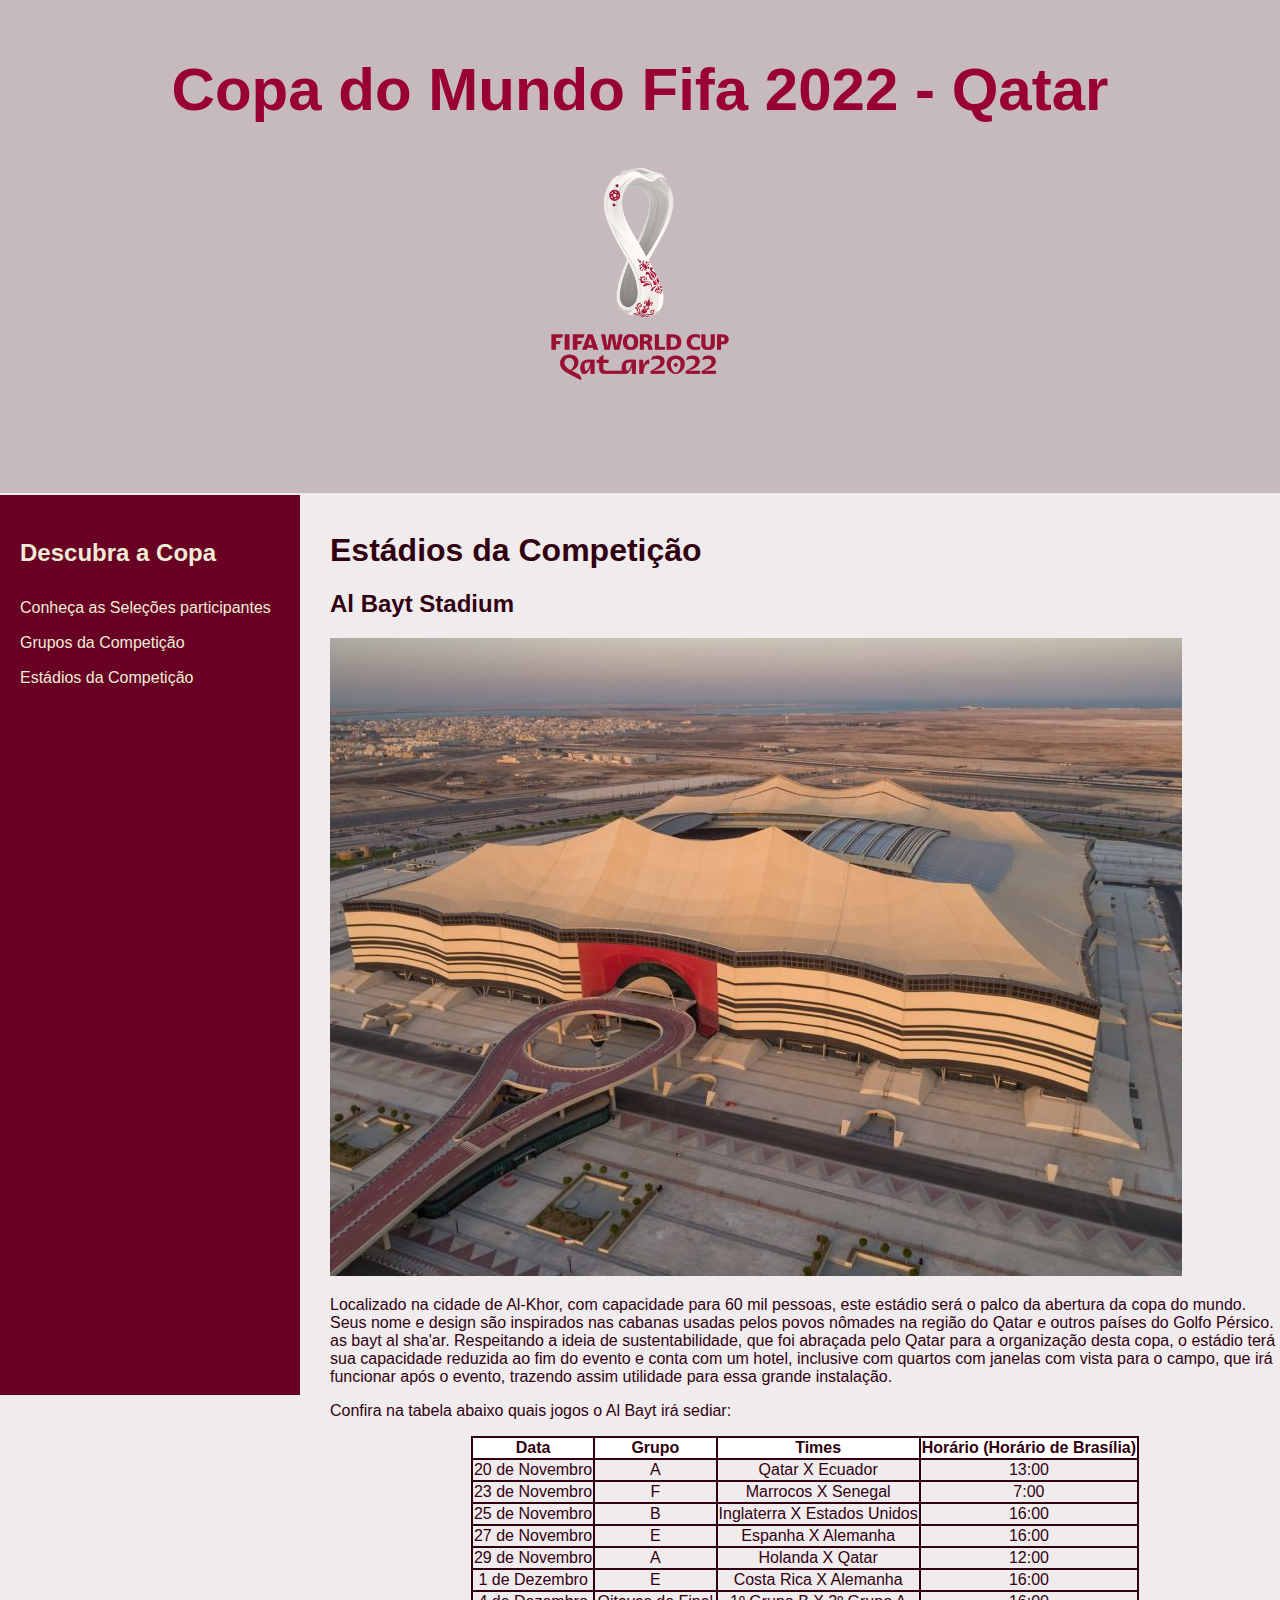
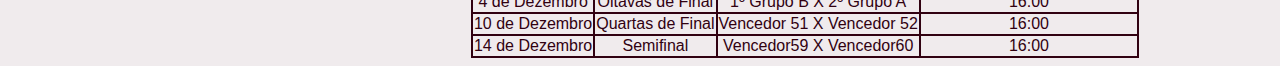
==== estadios.html @ d71aa8a8 "Add files via upload" ====
<!DOCTYPE html>
<html lang="pt-BR">
<head>
    <meta charset="UTF-8">
    <meta http-equiv="X-UA-Compatible" content="IE=edge">
    <meta name="viewport" content="width=device-width, initial-scale=1.0">
    <a href="index.html"><title>
      Copa do Mundo 2022 | Qatar
    </a></title>
    <link href="img/copaicon.ico" rel="icon">
    <link rel="stylesheet" href="css/copa.css">
    <style> 
#jogos1, th, td {
  border: 2px solid rgb(49, 1, 17);
  border-collapse: collapse;
  text-align: center;
}

#info {
    margin-top: 524px;
    margin-left: 330px;
}

.tabela1 {
  text-align: center;
}

#primeira {
    background-color: rgb(255, 255, 255);
}
    </style>
</head>
<body>
    <header><div class="myDiv">
        <h1 id="myDiv">Copa do Mundo Fifa 2022 - Qatar
          <br>
          <img src="img/logo-copa-cabec-2.png" alt="Copa do Mundo Fifa 2022 - Qatar" height="300px" width="300px">
        </h1>
      </div>

    </header>

    <section></section>
      <nav>
        <ul>
          <head>
            <style>
             
             a{ color: rgb(240, 235, 214); }
             
            
            </style>
            </head>
            <body>
            
            <h2>Descubra a Copa</h2>
          
          <li><a href="#">Conheça as Seleções participantes</a></li>
          <li><a href="#">Grupos da Competição</a></li>
          <li><a href="estadios.html">Estádios da Competição</a></li>
          
        </ul>
      </nav>


    <div id="info"> <h1>Estádios da Competição</h1>
    <h2>Al Bayt Stadium</h2>
    <img src="img/estadio_al_bayt.jpg" alt="Estádio Al Bayt">
    <p>Localizado na cidade de Al-Khor, com capacidade para 60 mil pessoas, este estádio será o palco da abertura da copa do mundo. 
      Seus nome e design são inspirados nas cabanas usadas pelos povos nômades na região do Qatar e outros países do Golfo Pérsico. as bayt al sha'ar.
      Respeitando a ideia de sustentabilidade, que foi abraçada pelo Qatar para a organização desta copa, o estádio terá sua capacidade reduzida ao fim do 
      evento e conta com um hotel, inclusive com quartos com janelas com vista para o campo, que irá funcionar após o evento, trazendo assim utilidade 
      para essa grande instalação.
    </p>
    <p>Confira na tabela abaixo quais jogos o Al Bayt irá sediar:</p>
    <div id="tabela1" align="center">

    <table id="jogos1">
        <tr id="primeira">
            <th>Data</th>
            <th>Grupo</th>
            <th>Times</th>
            <th>Horário (Horário de Brasília)</th>
        </tr>
        <tr>
            <td>20 de Novembro</td>
            <td>A</td>
            <td>Qatar X Ecuador</td>
            <td>13:00</td>
        </tr>
        <tr>
            <td>23 de Novembro</td>
            <td>F</td>
            <td>Marrocos X Senegal</td>
            <td>7:00</td>
        </tr>
      <tr>
        <td>25 de Novembro</td>
        <td>B</td>
        <td>Inglaterra X Estados Unidos</td>
        <td>16:00</td>
      </tr>
      <tr>
          <td>27 de Novembro</td>
          <td>E</td>
          <td>Espanha X Alemanha</td>
          <td>16:00</td>
      </tr>
      <tr>
          <td>29 de Novembro</td>
          <td>A</td>
          <td>Holanda X Qatar</td>
          <td>12:00</td>
      </tr>
      <tr>
          <td>1 de Dezembro</td>
          <td>E</td>
          <td>Costa Rica X Alemanha</td>
          <td>16:00</td>
      </tr>
      <tr>
          <td>4 de Dezembro</td>
          <td>Oitavas de Final</td>
          <td>1º Grupo B X 2º Grupo A</td>
          <td>16:00</td>
      </tr>
      <tr>
          <td>10 de Dezembro</td>
          <td>Quartas de Final</td>
          <td>Vencedor 51 X Vencedor 52</td>
          <td>16:00</td>
      </tr>
      <tr>
          <td>14 de Dezembro</td>
          <td>Semifinal</td>
          <td>Vencedor59 X Vencedor60</td>
          <td>16:00</td>
      </tr>


    </table></div></div>
</body>
</html>
---- css/copa.css ----
* {
    box-sizing: border-box;
    
  }

  a {
    color: rgb(153, 0, 51)
    
  }
  a:link {
    text-decoration: none;
  }


  header {
    background-color: rgb(199, 186, 191);
    position:fixed;
    padding: 15px;
    top: 0px;
    width: 100%;
    text-align: center;
    font-size: 30px;
    font-family: 'Lucida Sans', 'Lucida Sans Regular', 'Lucida Grande', 'Lucida Sans Unicode', Geneva, Verdana, sans-serif;
    color: rgb(153, 0, 51);
  }

   body {
        
          margin-left: auto;
          margin-right: auto;
  
          font-family: 'Lucida Sans', 'Lucida Sans Regular', 'Lucida Grande', 'Lucida Sans Unicode', Geneva, Verdana, sans-serif;
          color:rgb(49, 1, 17);
          background-color: rgb(240, 235, 237);
        }
        
  /* Create two columns/boxes that floats next to each other */
  nav {
    margin-top: 487px;
    float: left;
    position: fixed;
    line-height: 35px;
    width: 300px;
    height: 100%;
    background: rgb(104, 1, 35);
    padding: 20px;
  }
  
  /* Style the list inside the menu */
  nav ul {
    list-style-type: none;
    padding: 0;
    font-family: 'Lucida Sans', 'Lucida Sans Regular', 'Lucida Grande', 'Lucida Sans Unicode', Geneva, Verdana, sans-serif;
    color:rgb(240, 235, 237);
  }

  .divText {
    position: relative;
    margin-left: 300px;
    margin-top: 486px;
    padding: 20px;
    width: 70%;
    background-color: rgb(240, 235, 237);
  
  }

section::after {
  content: "";
  display: table;
  clear: both;
}

     

      @media (max-width: 600px) {
  nav, article {
    width: 100%;
    height: auto;
  }
}
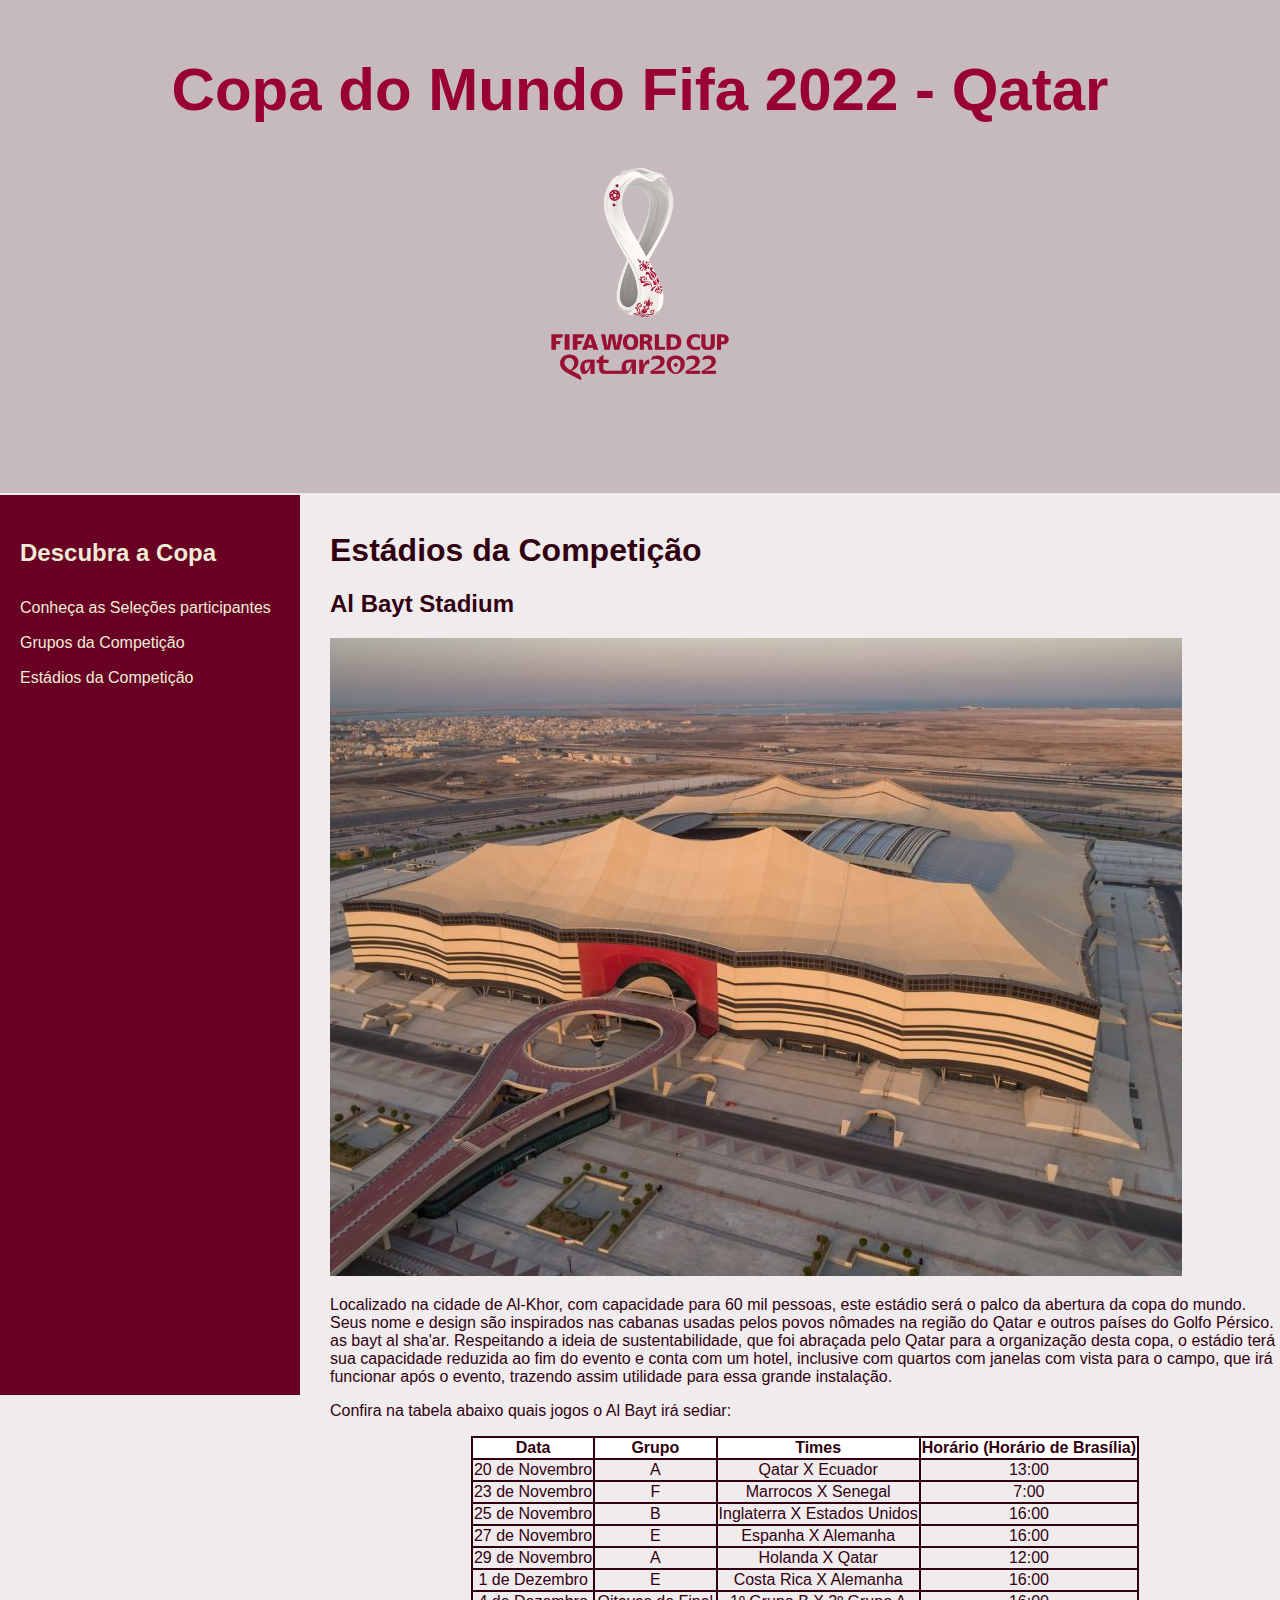
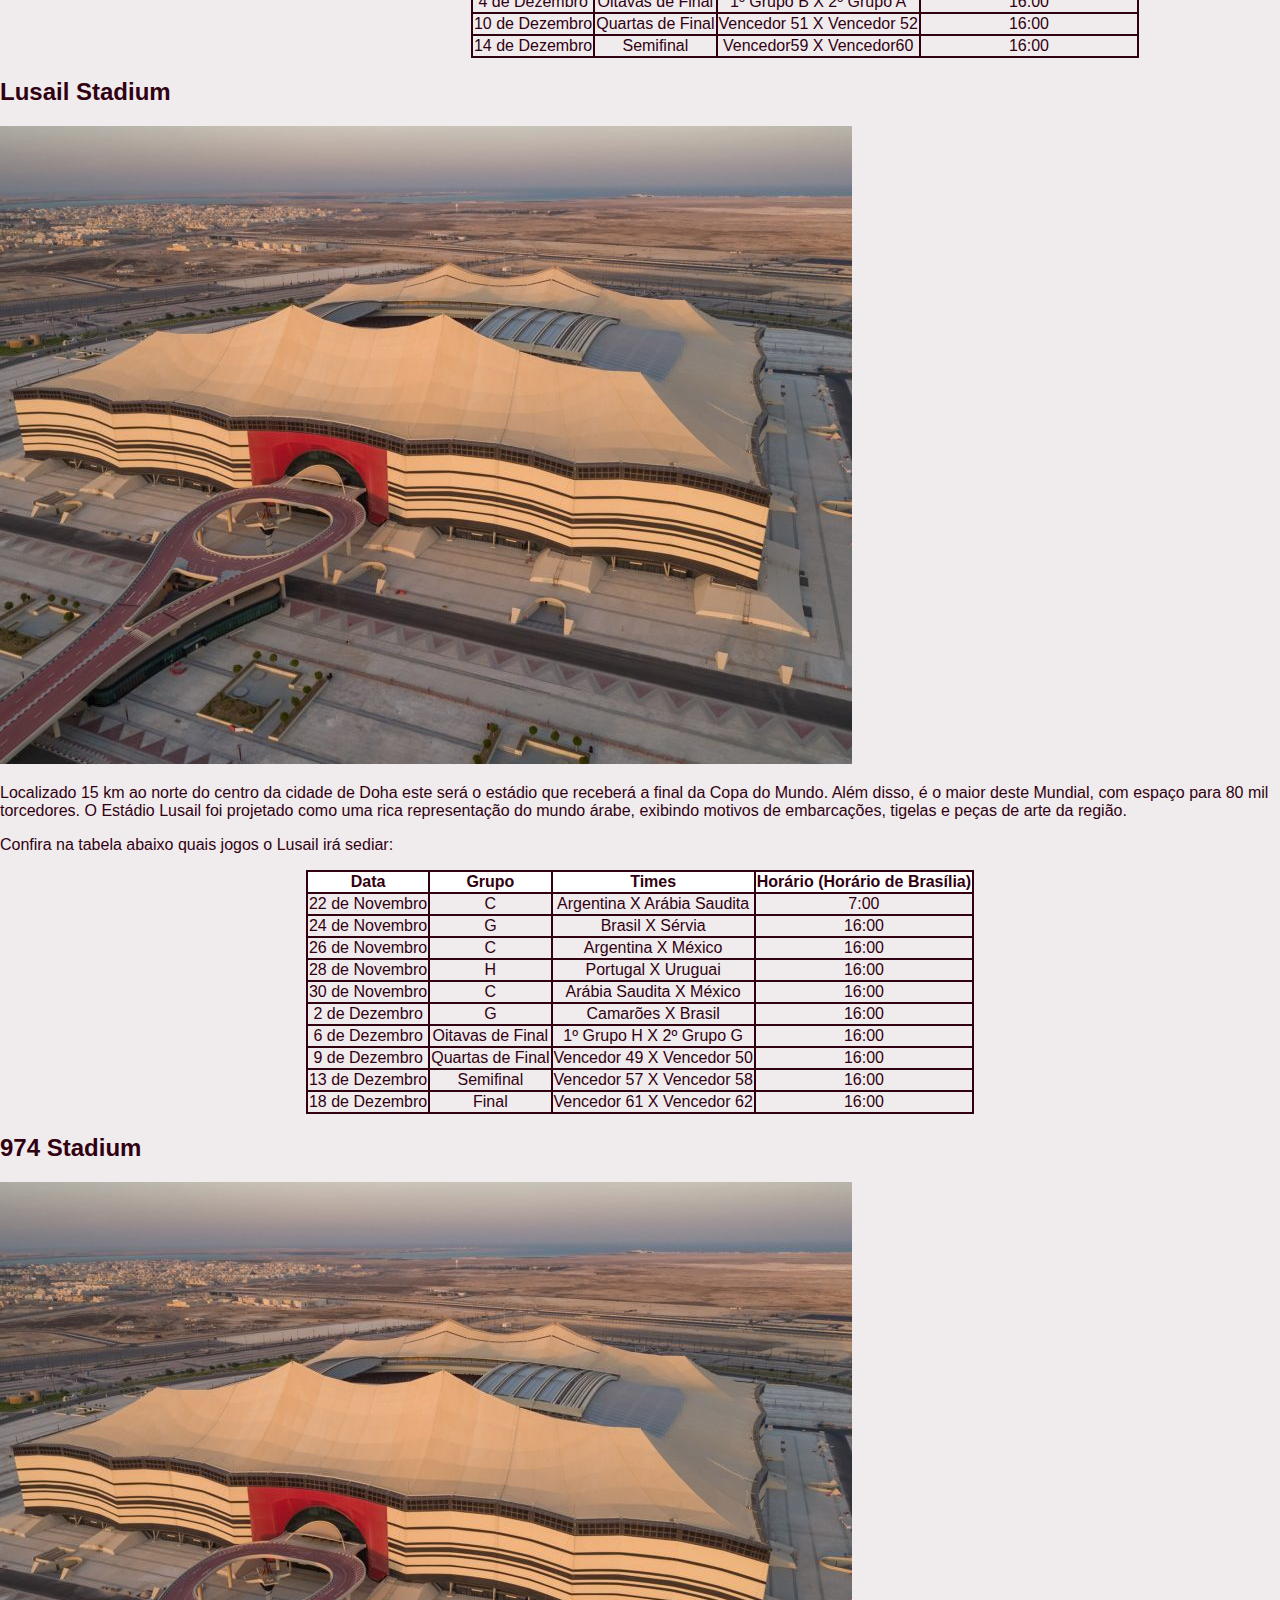
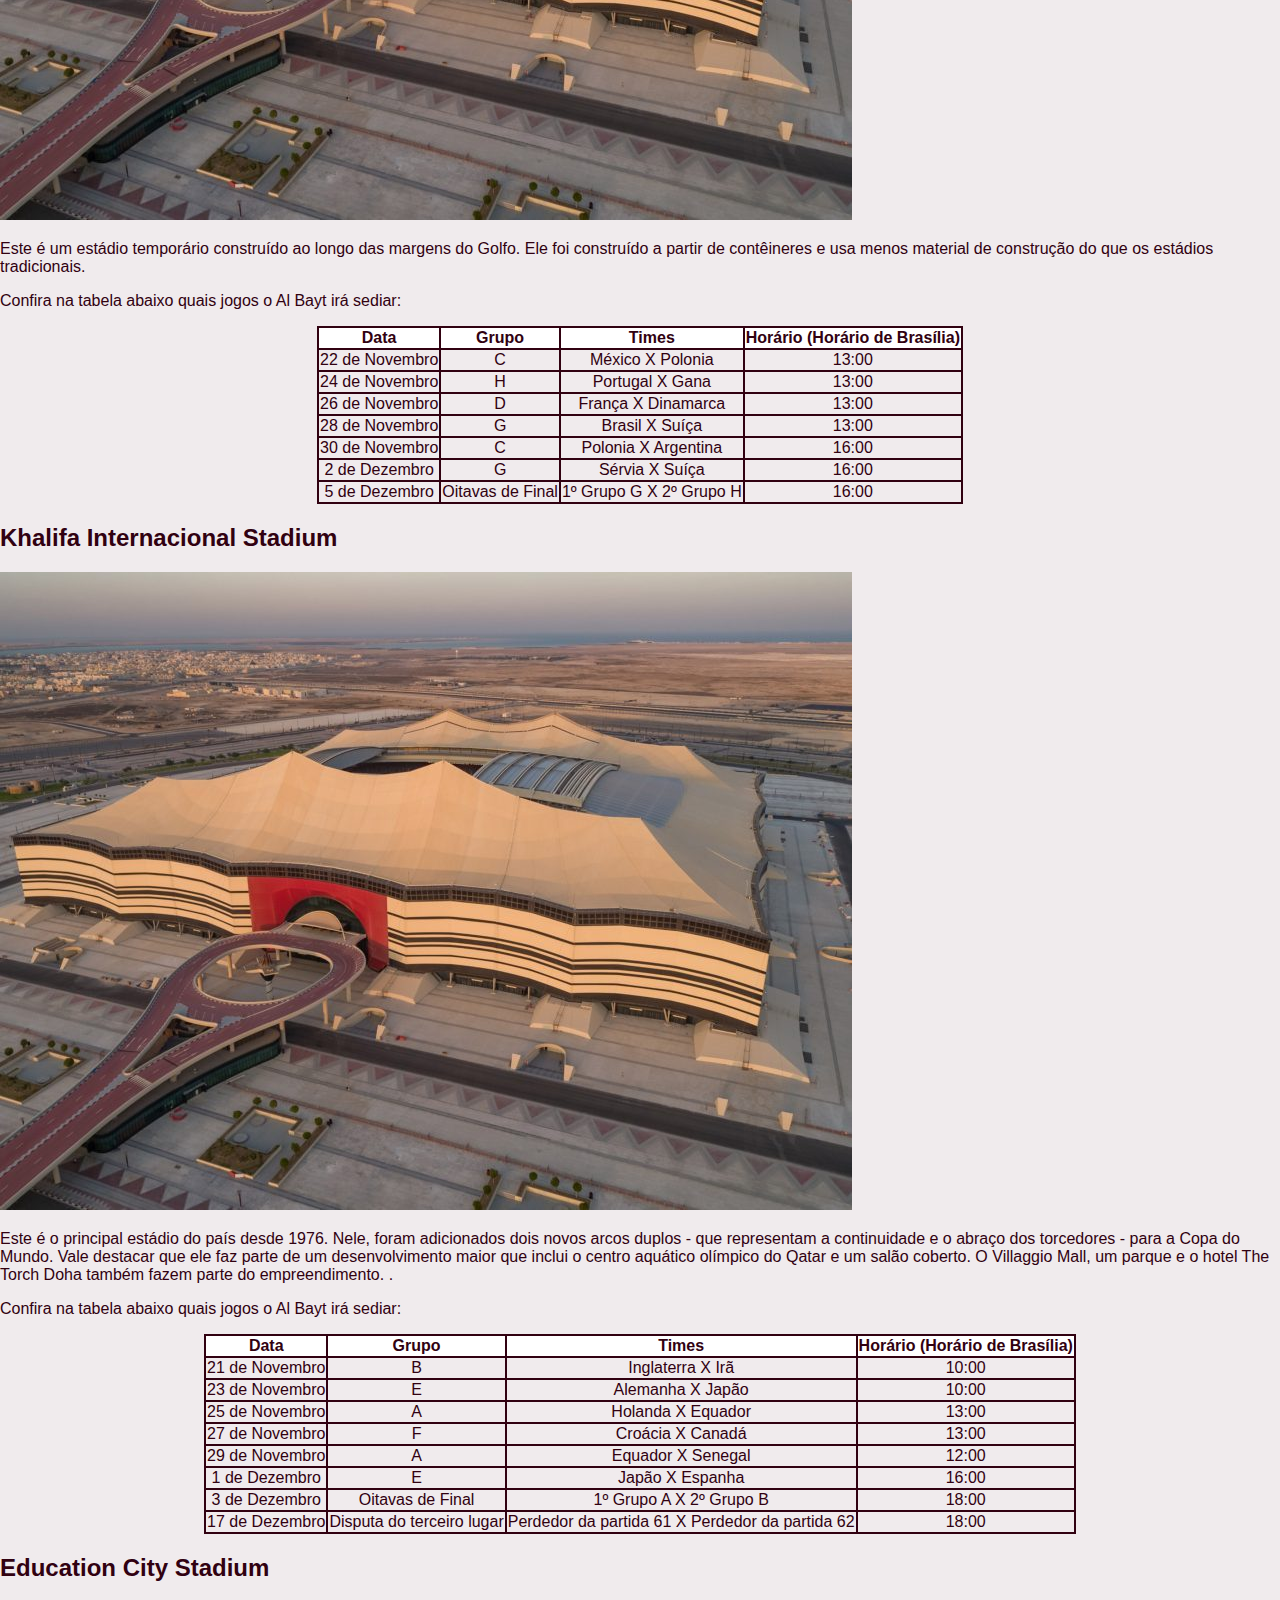
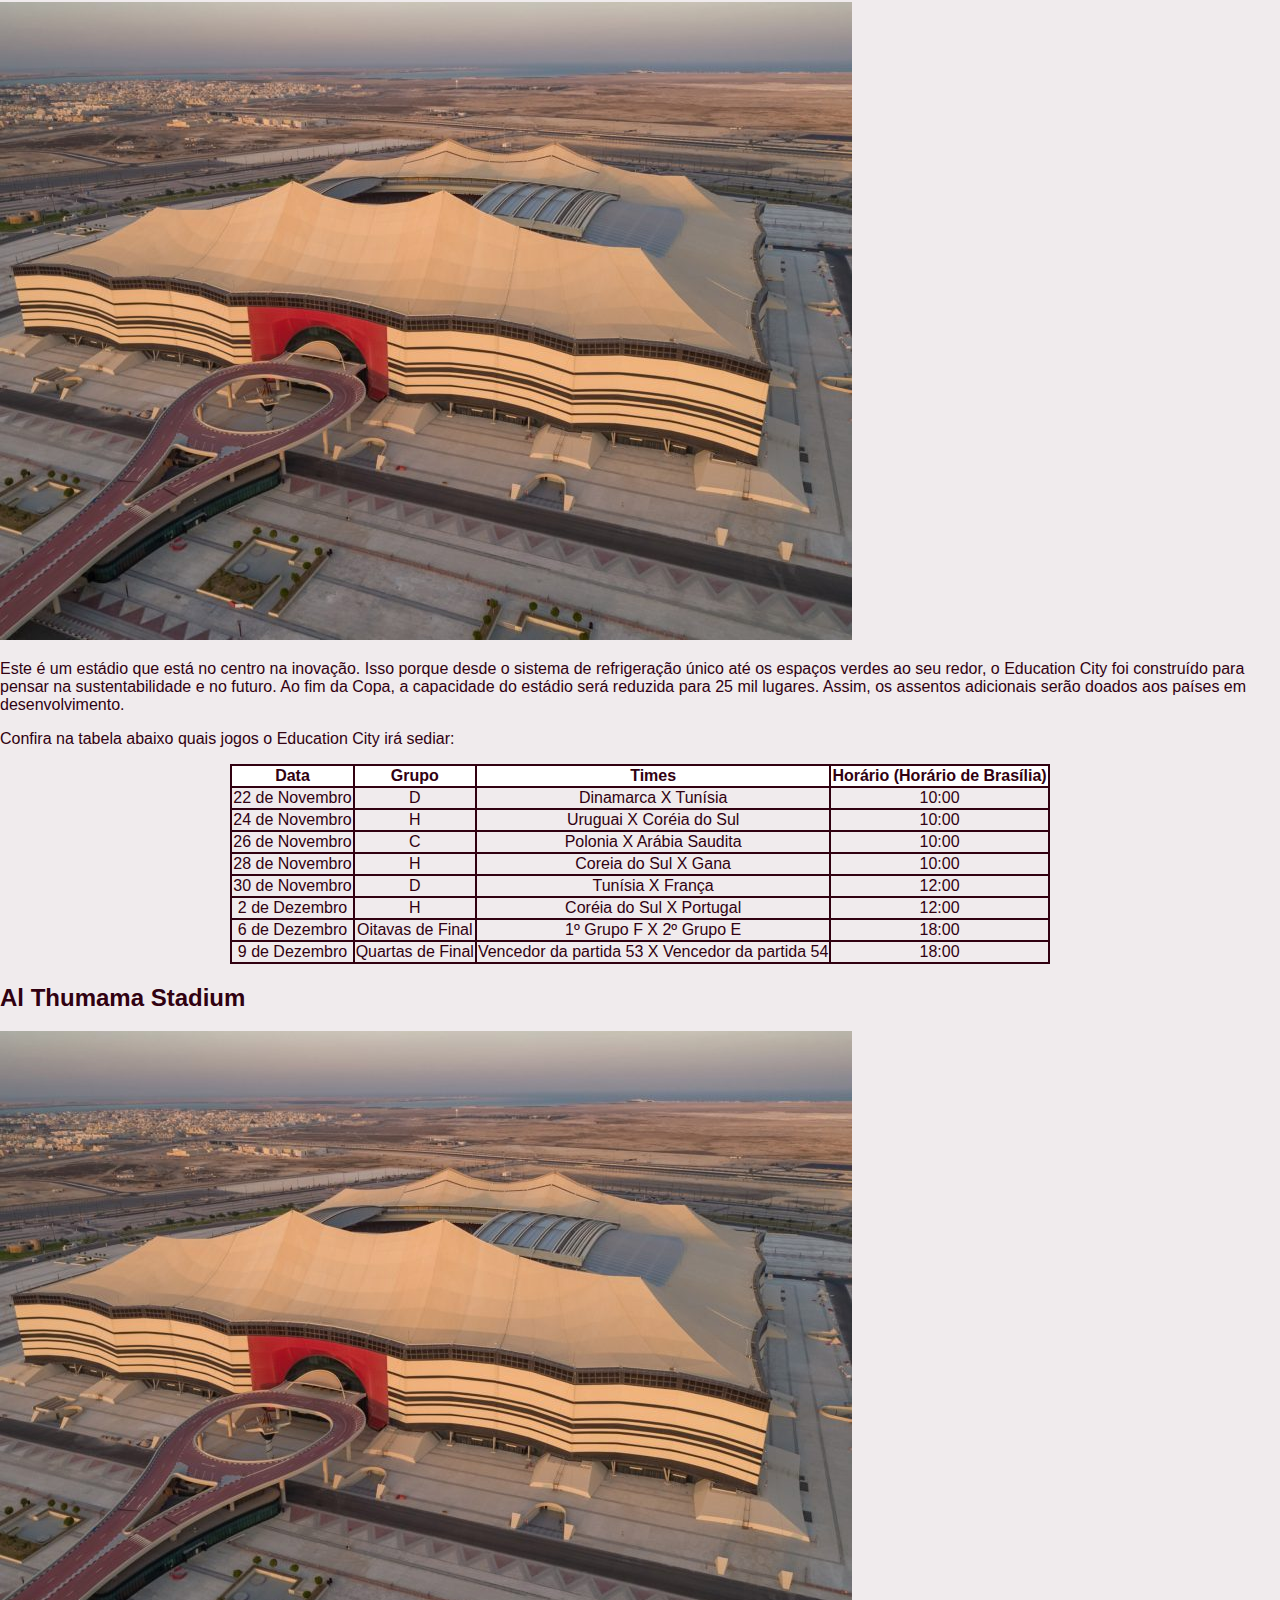
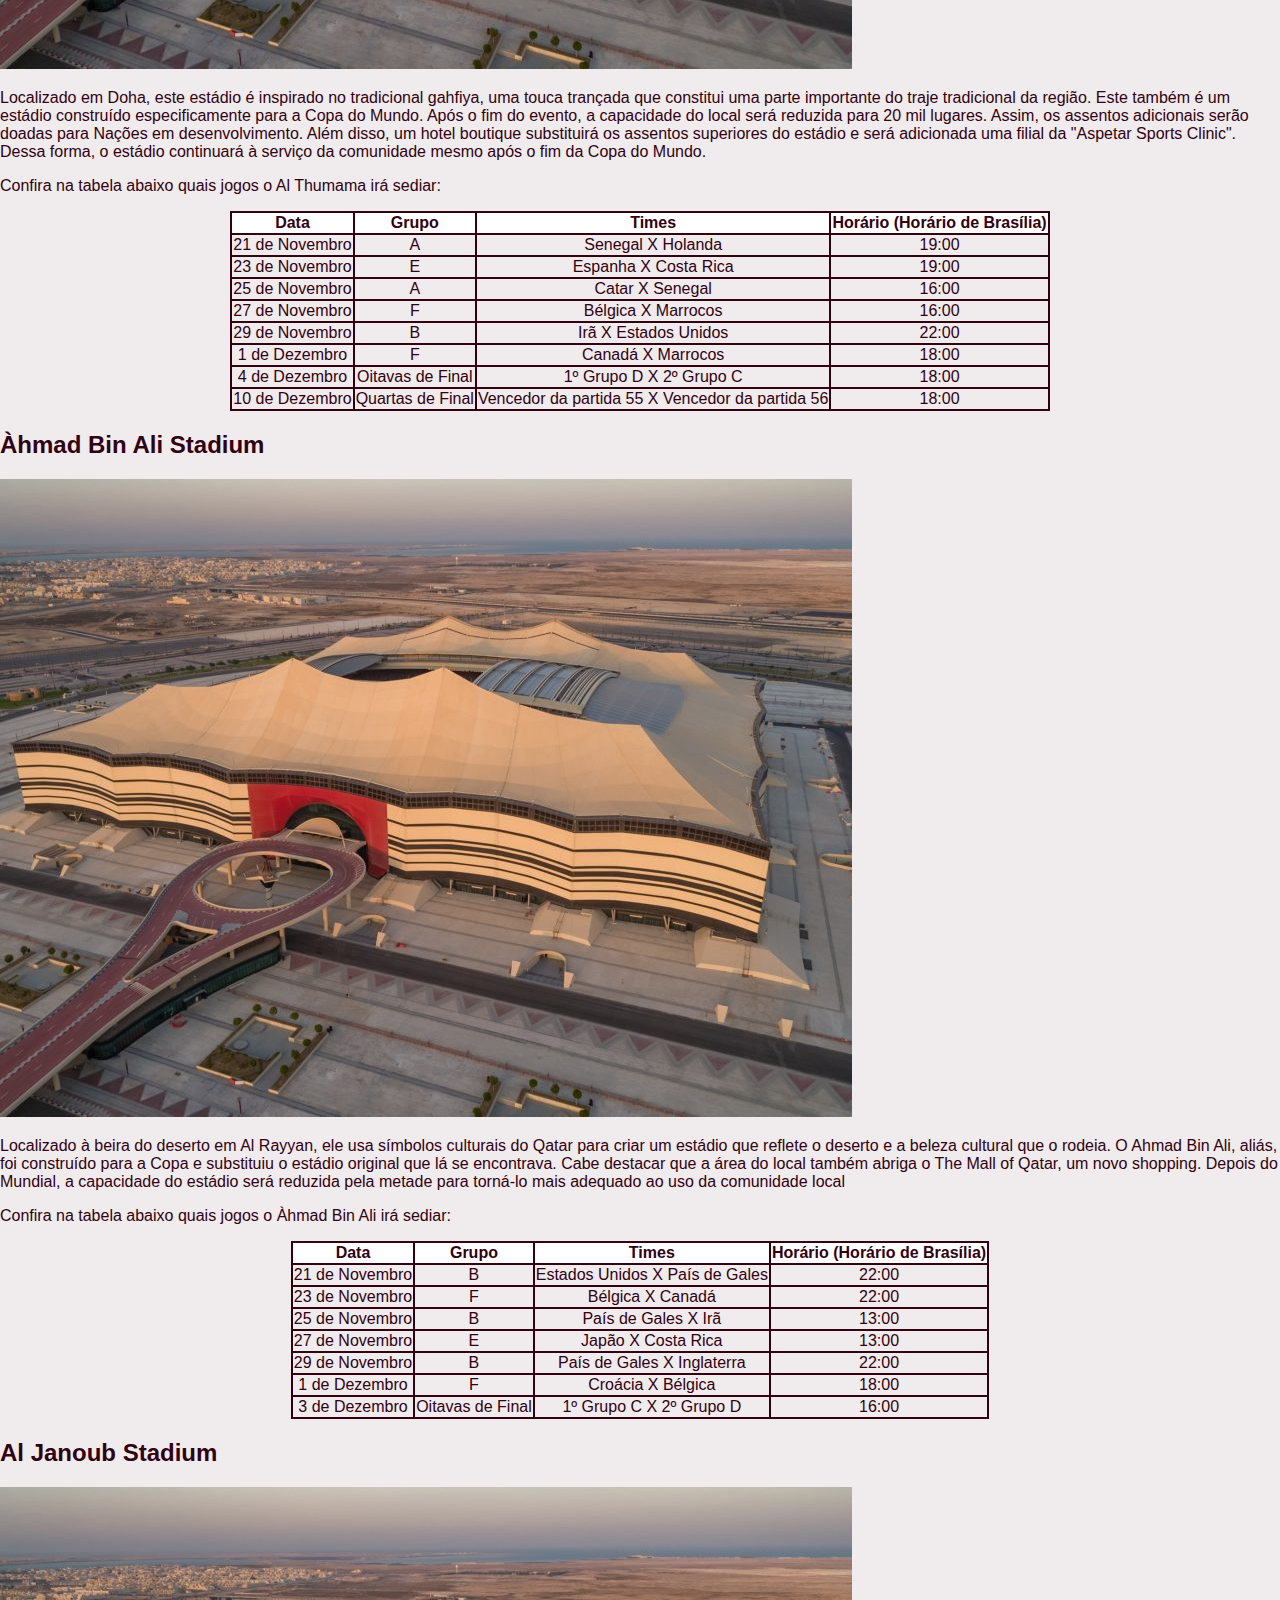
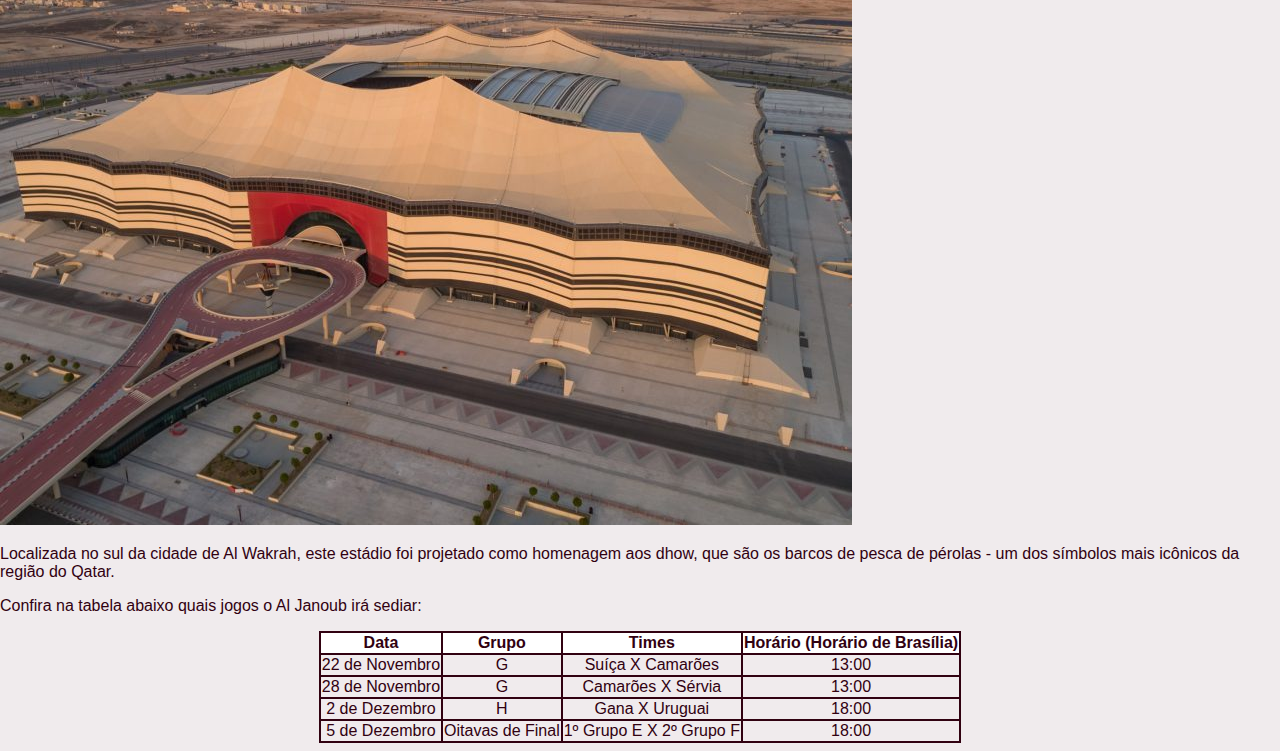
==== commit 452dd693: "Add files via upload" ====
--- a/estadios.html
+++ b/estadios.html
@@ -139,5 +139,443 @@
 
 
     </table></div></div>
-</body>
-</html>+    
+    <h2>Lusail Stadium</h2>
+    <img src="img/estadio_al_bayt.jpg" alt="Estádio Lusail">
+    <p>Localizado 15 km ao norte do centro da cidade de Doha este será o estádio que receberá a final da Copa do Mundo. Além disso, é o maior deste Mundial, com espaço para 80 mil torcedores.
+O Estádio Lusail foi projetado como uma rica representação do mundo árabe, exibindo motivos de embarcações, tigelas e peças de arte da região.
+      
+    </p>
+    <p>Confira na tabela abaixo quais jogos o Lusail irá sediar:</p>
+    <div id="tabela1" align="center">
+
+    <table id="jogos1">
+        <tr id="primeira">
+            <th>Data</th>
+            <th>Grupo</th>
+            <th>Times</th>
+            <th>Horário (Horário de Brasília)</th>
+        </tr>
+        <tr>
+            <td>22 de Novembro</td>
+            <td>C</td>
+            <td>Argentina X Arábia Saudita</td>
+            <td>7:00</td>
+        </tr>
+        <tr>
+            <td>24 de Novembro</td>
+            <td>G</td>
+            <td>Brasil X Sérvia</td>
+            <td>16:00</td>
+        </tr>
+      <tr>
+        <td>26 de Novembro</td>
+        <td>C</td>
+        <td>Argentina X México</td>
+        <td>16:00</td>
+      </tr>
+      <tr>
+          <td>28 de Novembro</td>
+          <td>H</td>
+          <td>Portugal X Uruguai</td>
+          <td>16:00</td>
+      </tr>
+      <tr>
+          <td>30 de Novembro</td>
+          <td>C</td>
+          <td>Arábia Saudita X México</td>
+          <td>16:00</td>
+      </tr>
+      <tr>
+          <td>2 de Dezembro</td>
+          <td>G</td>
+          <td>Camarões X Brasil</td>
+          <td>16:00</td>
+      </tr>
+      <tr>
+          <td>6 de Dezembro</td>
+          <td>Oitavas de Final</td>
+          <td>1º Grupo H X 2º Grupo G</td>
+          <td>16:00</td>
+      </tr>
+      <tr>
+          <td>9 de Dezembro</td>
+          <td>Quartas de Final</td>
+          <td>Vencedor 49 X Vencedor 50</td>
+          <td>16:00</td>
+      </tr>
+      <tr>
+          <td>13 de Dezembro</td>
+          <td>Semifinal</td>
+          <td>Vencedor 57 X Vencedor 58</td>
+          <td>16:00</td>
+      </tr>
+      <tr>
+        <td>18 de Dezembro</td>
+        <td>Final</td>
+        <td>Vencedor 61 X Vencedor 62</td>
+        <td>16:00</td>
+    </tr>
+
+
+    </table></div></div>
+
+    <h2>974 Stadium</h2>
+    <img src="img/estadio_al_bayt.jpg" alt="Estádio 974">
+    <p>Este é um estádio temporário construído ao longo das margens do Golfo. Ele foi construído a partir de contêineres e usa menos material de construção do que os estádios tradicionais.
+    </p>
+    <p>Confira na tabela abaixo quais jogos o Al Bayt irá sediar:</p>
+    <div id="tabela1" align="center">
+
+    <table id="jogos1">
+        <tr id="primeira">
+            <th>Data</th>
+            <th>Grupo</th>
+            <th>Times</th>
+            <th>Horário (Horário de Brasília)</th>
+        </tr>
+        <tr>
+            <td>22 de Novembro</td>
+            <td>C</td>
+            <td>México X Polonia</td>
+            <td>13:00</td>
+        </tr>
+        <tr>
+            <td>24 de Novembro</td>
+            <td>H</td>
+            <td>Portugal X Gana</td>
+            <td>13:00</td>
+        </tr>
+      <tr>
+        <td>26 de Novembro</td>
+        <td>D</td>
+        <td>França X Dinamarca</td>
+        <td>13:00</td>
+      </tr>
+      <tr>
+          <td>28 de Novembro</td>
+          <td>G</td>
+          <td>Brasil X Suíça</td>
+          <td>13:00</td>
+      </tr>
+      <tr>
+          <td>30 de Novembro</td>
+          <td>C</td>
+          <td>Polonia X Argentina</td>
+          <td>16:00</td>
+      </tr>
+      <tr>
+          <td>2 de Dezembro</td>
+          <td>G</td>
+          <td>Sérvia X Suíça</td>
+          <td>16:00</td>
+      </tr>
+      <tr>
+          <td>5 de Dezembro</td>
+          <td>Oitavas de Final</td>
+          <td>1º Grupo G X 2º Grupo H</td>
+          <td>16:00</td>
+      </tr>
+    </table></div></div>
+
+    <h2>Khalifa Internacional Stadium</h2>
+    <img src="img/estadio_al_bayt.jpg" alt="Estádio Khalifa Internacional">
+    <p>Este é o principal estádio do país desde 1976. Nele, foram adicionados dois novos arcos duplos - que representam a continuidade e o abraço dos torcedores - para a Copa do Mundo.
+
+      Vale destacar que ele faz parte de um desenvolvimento maior que inclui o centro aquático olímpico do Qatar e um salão coberto. O Villaggio Mall, um parque e o hotel The Torch Doha também fazem parte do empreendimento.
+      .
+    </p>
+    <p>Confira na tabela abaixo quais jogos o Al Bayt irá sediar:</p>
+    <div id="tabela1" align="center">
+
+    <table id="jogos1">
+        <tr id="primeira">
+            <th>Data</th>
+            <th>Grupo</th>
+            <th>Times</th>
+            <th>Horário (Horário de Brasília)</th>
+        </tr>
+        <tr>
+            <td>21 de Novembro</td>
+            <td>B</td>
+            <td>Inglaterra X Irã</td>
+            <td>10:00</td>
+        </tr>
+        <tr>
+            <td>23 de Novembro</td>
+            <td>E</td>
+            <td>Alemanha X Japão</td>
+            <td>10:00</td>
+        </tr>
+      <tr>
+        <td>25 de Novembro</td>
+        <td>A</td>
+        <td>Holanda X Equador</td>
+        <td>13:00</td>
+      </tr>
+      <tr>
+          <td>27 de Novembro</td>
+          <td>F</td>
+          <td>Croácia X Canadá</td>
+          <td>13:00</td>
+      </tr>
+      <tr>
+          <td>29 de Novembro</td>
+          <td>A</td>
+          <td>Equador X Senegal</td>
+          <td>12:00</td>
+      </tr>
+      <tr>
+          <td>1 de Dezembro</td>
+          <td>E</td>
+          <td>Japão X Espanha</td>
+          <td>16:00</td>
+      </tr>
+      <tr>
+          <td>3 de Dezembro</td>
+          <td>Oitavas de Final</td>
+          <td>1º Grupo A X 2º Grupo B</td>
+          <td>18:00</td>
+      </tr>
+      <tr>
+        <td>17 de Dezembro</td>
+        <td>Disputa do terceiro lugar</td>
+        <td>Perdedor da partida 61 X Perdedor da partida 62</td>
+        <td>18:00</td>
+    </tr>
+    </table></div></div>
+
+    <h2>Education City Stadium</h2>
+    <img src="img/estadio_al_bayt.jpg" alt="Estádio Education City">
+    <p>Este é um estádio que está no centro na inovação. Isso porque desde o sistema de refrigeração único até os espaços verdes ao seu redor, o Education City foi construído para pensar na sustentabilidade e no futuro. 
+
+      Ao fim da Copa, a capacidade do estádio será reduzida para 25 mil lugares. Assim, os assentos adicionais serão doados aos países em desenvolvimento. 
+    </p>
+    <p>Confira na tabela abaixo quais jogos o Education City irá sediar:</p>
+    <div id="tabela1" align="center">
+
+    <table id="jogos1">
+        <tr id="primeira">
+            <th>Data</th>
+            <th>Grupo</th>
+            <th>Times</th>
+            <th>Horário (Horário de Brasília)</th>
+        </tr>
+        <tr>
+            <td>22 de Novembro</td>
+            <td>D</td>
+            <td>Dinamarca X Tunísia</td>
+            <td>10:00</td>
+        </tr>
+        <tr>
+            <td>24 de Novembro</td>
+            <td>H</td>
+            <td>Uruguai X Coréia do Sul</td>
+            <td>10:00</td>
+        </tr>
+      <tr>
+        <td>26 de Novembro</td>
+        <td>C</td>
+        <td>Polonia X Arábia Saudita</td>
+        <td>10:00</td>
+      </tr>
+      <tr>
+          <td>28 de Novembro</td>
+          <td>H</td>
+          <td>Coreia do Sul X Gana</td>
+          <td>10:00</td>
+      </tr>
+      <tr>
+          <td>30 de Novembro</td>
+          <td>D</td>
+          <td>Tunísia X França</td>
+          <td>12:00</td>
+      </tr>
+      <tr>
+          <td>2 de Dezembro</td>
+          <td>H</td>
+          <td>Coréia do Sul X Portugal</td>
+          <td>12:00</td>
+      </tr>
+      <tr>
+          <td>6 de Dezembro</td>
+          <td>Oitavas de Final</td>
+          <td>1º Grupo F X 2º Grupo E</td>
+          <td>18:00</td>
+      </tr>
+      <tr>
+        <td>9 de Dezembro</td>
+        <td>Quartas de Final</td>
+        <td>Vencedor da partida 53 X Vencedor da partida 54</td>
+        <td>18:00</td>
+    </tr>
+    </table></div></div>
+    
+    <h2>Al Thumama Stadium</h2>
+    <img src="img/estadio_al_bayt.jpg" alt="Estádio Al Thumama">
+    <p>Localizado em Doha, este estádio é inspirado no tradicional gahfiya, uma touca trançada que constitui uma parte importante do traje tradicional da região.
+
+      Este também é um estádio construído especificamente para a Copa do Mundo. Após o fim do evento, a capacidade do local será reduzida para 20 mil lugares. Assim, os assentos adicionais serão doadas para Nações em desenvolvimento. 
+      
+      Além disso, um hotel boutique substituirá os assentos superiores do estádio e será adicionada uma filial da "Aspetar Sports Clinic". Dessa forma, o estádio continuará à serviço da comunidade mesmo após o fim da Copa do Mundo.
+    </p>
+    <p>Confira na tabela abaixo quais jogos o Al Thumama irá sediar:</p>
+    <div id="tabela1" align="center">
+
+    <table id="jogos1">
+        <tr id="primeira">
+            <th>Data</th>
+            <th>Grupo</th>
+            <th>Times</th>
+            <th>Horário (Horário de Brasília)</th>
+        </tr>
+        <tr>
+            <td>21 de Novembro</td>
+            <td>A</td>
+            <td>Senegal X Holanda</td>
+            <td>19:00</td>
+        </tr>
+        <tr>
+            <td>23 de Novembro</td>
+            <td>E</td>
+            <td>Espanha X Costa Rica</td>
+            <td>19:00</td>
+        </tr>
+      <tr>
+        <td>25 de Novembro</td>
+        <td>A</td>
+        <td>Catar X Senegal</td>
+        <td>16:00</td>
+      </tr>
+      <tr>
+          <td>27 de Novembro</td>
+          <td>F</td>
+          <td>Bélgica X Marrocos</td>
+          <td>16:00</td>
+      </tr>
+      <tr>
+          <td>29 de Novembro</td>
+          <td>B</td>
+          <td>Irã X Estados Unidos</td>
+          <td>22:00</td>
+      </tr>
+      <tr>
+          <td>1 de Dezembro</td>
+          <td>F</td>
+          <td>Canadá X Marrocos</td>
+          <td>18:00</td>
+      </tr>
+      <tr>
+          <td>4 de Dezembro</td>
+          <td>Oitavas de Final</td>
+          <td>1º Grupo D X 2º Grupo C</td>
+          <td>18:00</td>
+      </tr>
+      <tr>
+        <td>10 de Dezembro</td>
+        <td>Quartas de Final</td>
+        <td>Vencedor da partida 55 X Vencedor da partida 56</td>
+        <td>18:00</td>
+    </tr>
+    </table></div></div>
+
+    <h2>Àhmad Bin Ali Stadium</h2>
+    <img src="img/estadio_al_bayt.jpg" alt="Estádio Àhmad Bin Ali">
+    <p>Localizado à beira do deserto em Al Rayyan, ele usa símbolos culturais do Qatar para criar um estádio que reflete o deserto e a beleza cultural que o rodeia. O Ahmad Bin Ali, aliás, foi construído para a Copa e substituiu o estádio original que lá se encontrava. 
+
+      Cabe destacar que a área do local também abriga o The Mall of Qatar, um novo shopping. Depois do Mundial, a capacidade do estádio será reduzida pela metade para torná-lo mais adequado ao uso da comunidade local    </p>
+    <p>Confira na tabela abaixo quais jogos o Àhmad Bin Ali irá sediar:</p>
+    <div id="tabela1" align="center">
+
+    <table id="jogos1">
+        <tr id="primeira">
+            <th>Data</th>
+            <th>Grupo</th>
+            <th>Times</th>
+            <th>Horário (Horário de Brasília)</th>
+        </tr>
+        <tr>
+            <td>21 de Novembro</td>
+            <td>B</td>
+            <td>Estados Unidos X País de Gales</td>
+            <td>22:00</td>
+        </tr>
+        <tr>
+            <td>23 de Novembro</td>
+            <td>F</td>
+            <td>Bélgica X Canadá</td>
+            <td>22:00</td>
+        </tr>
+      <tr>
+        <td>25 de Novembro</td>
+        <td>B</td>
+        <td>País de Gales X Irã</td>
+        <td>13:00</td>
+      </tr>
+      <tr>
+          <td>27 de Novembro</td>
+          <td>E</td>
+          <td>Japão X Costa Rica</td>
+          <td>13:00</td>
+      </tr>
+      <tr>
+          <td>29 de Novembro</td>
+          <td>B</td>
+          <td>País de Gales X Inglaterra</td>
+          <td>22:00</td>
+      </tr>
+      <tr>
+          <td>1 de Dezembro</td>
+          <td>F</td>
+          <td>Croácia X Bélgica</td>
+          <td>18:00</td>
+      </tr>
+      <tr>
+          <td>3 de Dezembro</td>
+          <td>Oitavas de Final</td>
+          <td>1º Grupo C X 2º Grupo D</td>
+          <td>16:00</td>
+      </tr>
+    </table></div></div>
+
+    <h2>Al Janoub Stadium</h2>
+    <img src="img/estadio_al_bayt.jpg" alt="Estádio Al Janoub">
+    <p> Localizada no sul da cidade de Al Wakrah, este estádio foi projetado como homenagem aos dhow, que são os barcos de pesca de pérolas - um dos símbolos mais icônicos da região do Qatar. </p>
+    <p>Confira na tabela abaixo quais jogos o Al Janoub irá sediar:</p>
+    <div id="tabela1" align="center">
+
+    <table id="jogos1">
+        <tr id="primeira">
+            <th>Data</th>
+            <th>Grupo</th>
+            <th>Times</th>
+            <th>Horário (Horário de Brasília)</th>
+        </tr>
+        <tr>
+            <td>22 de Novembro</td>
+            <td>G</td>
+            <td>Suíça X Camarões</td>
+            <td>13:00</td>
+        </tr>
+        <tr>
+            <td>28 de Novembro</td>
+            <td>G</td>
+            <td>Camarões X Sérvia</td>
+            <td>13:00</td>
+        </tr>
+      <tr>
+        <td>2 de Dezembro</td>
+        <td>H</td>
+        <td>Gana X Uruguai</td>
+        <td>18:00</td>
+      </tr>
+      <tr>
+          <td>5 de Dezembro</td>
+          <td>Oitavas de Final</td>
+          <td>1º Grupo E X 2º Grupo F</td>
+          <td>18:00</td>
+      </tr>
+    </table></div></div>
+    </body>
+
+</html>
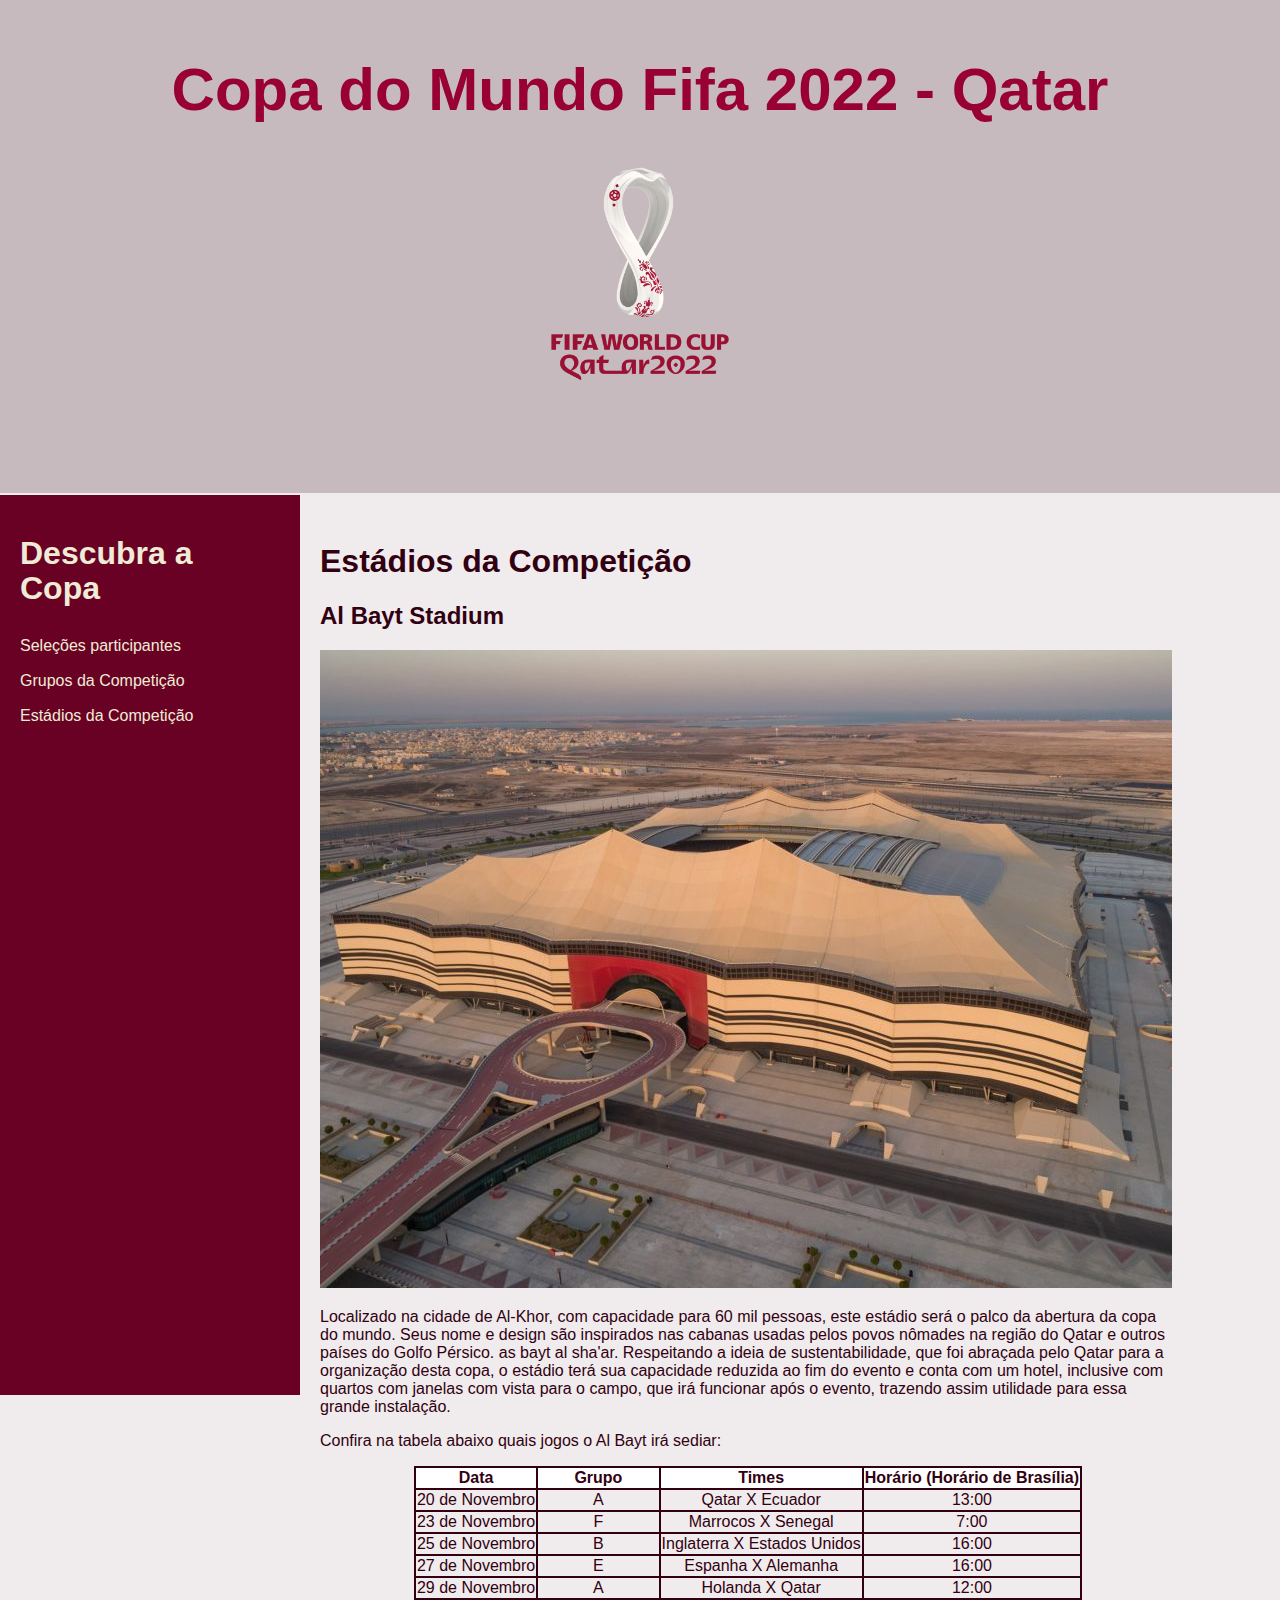
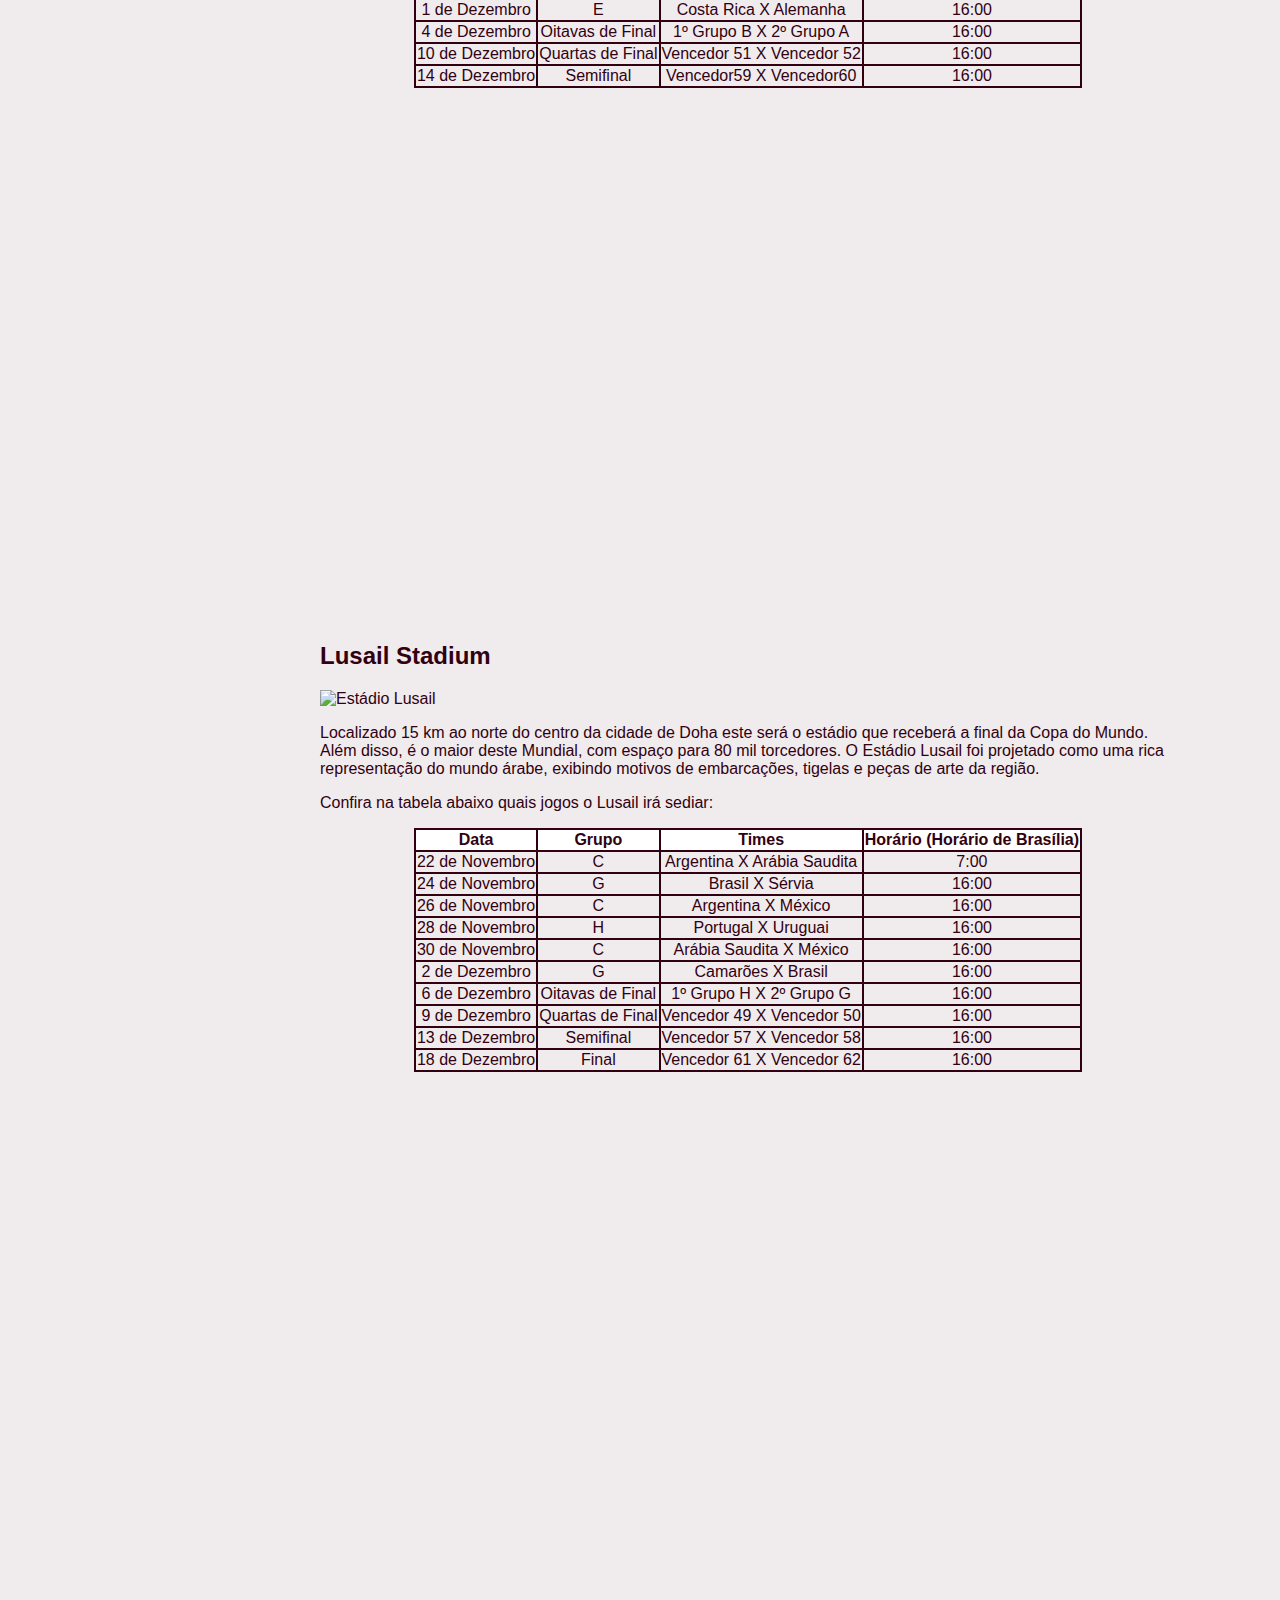
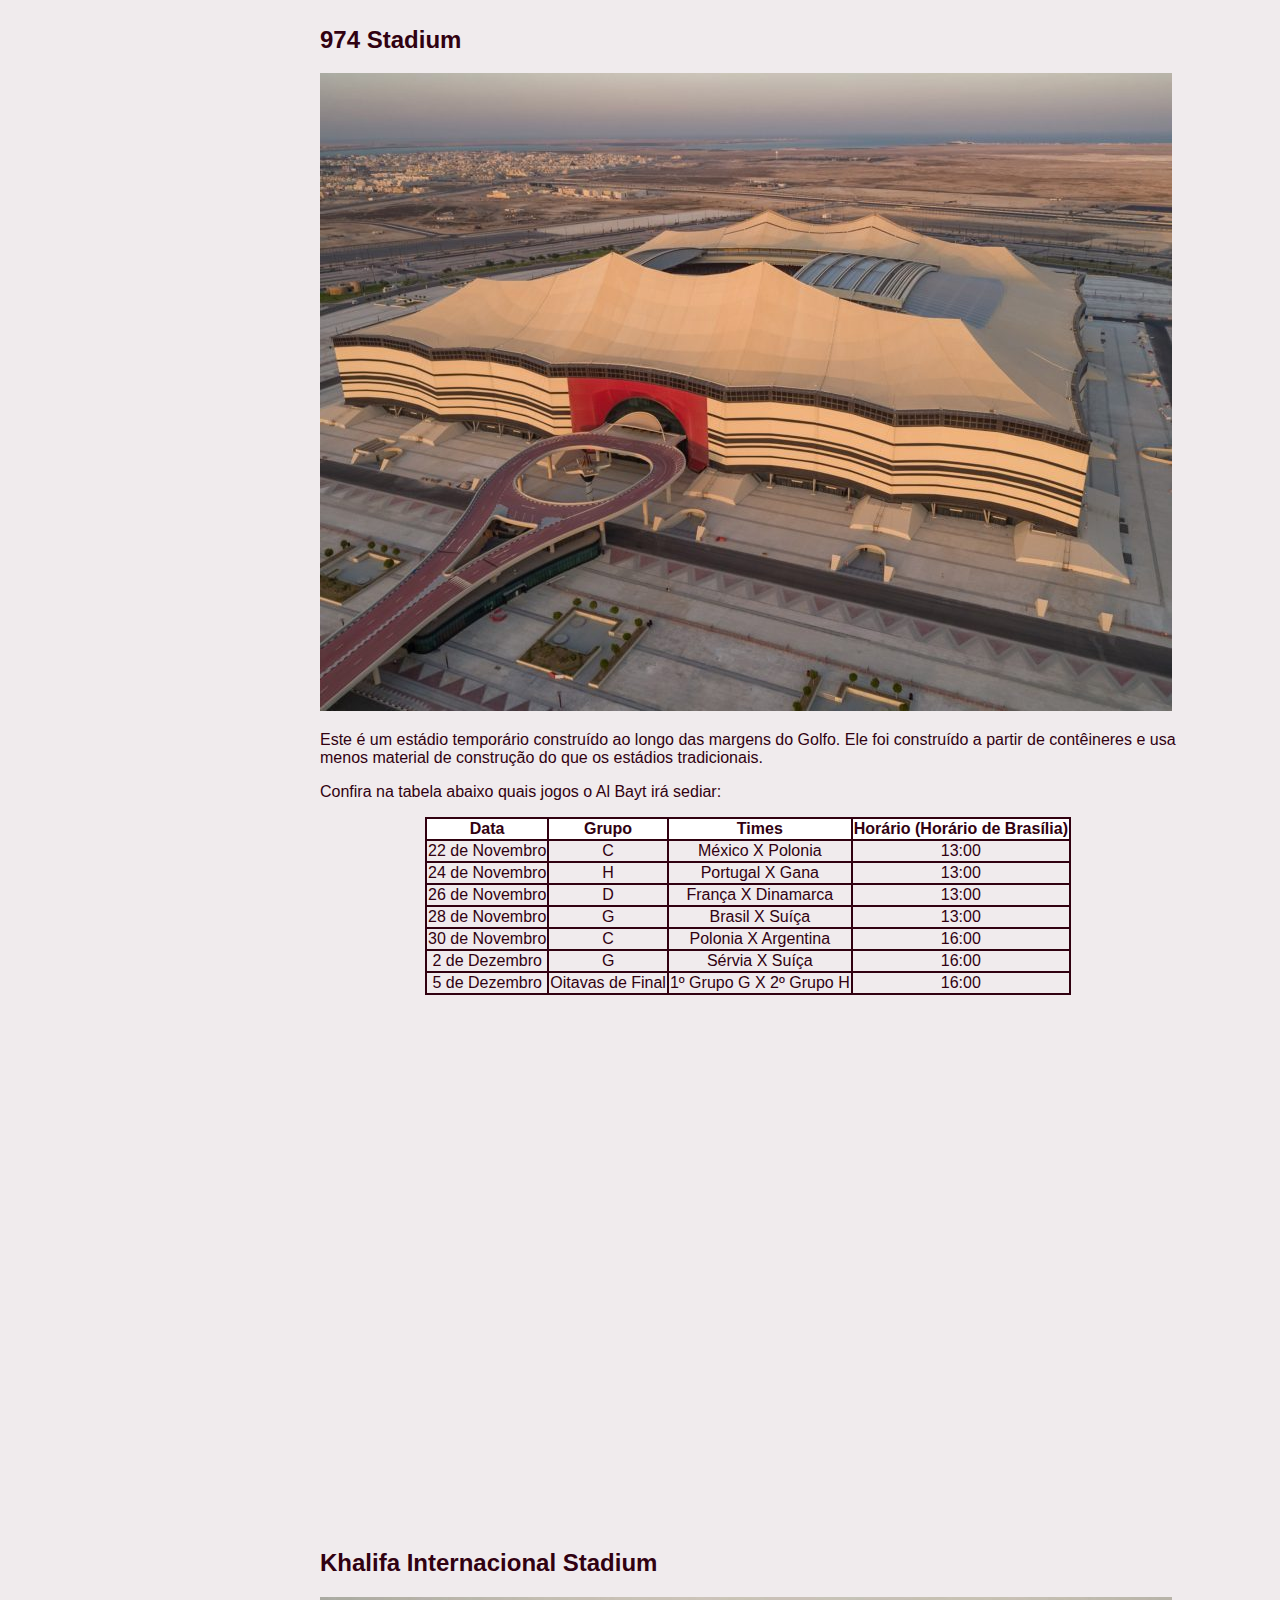
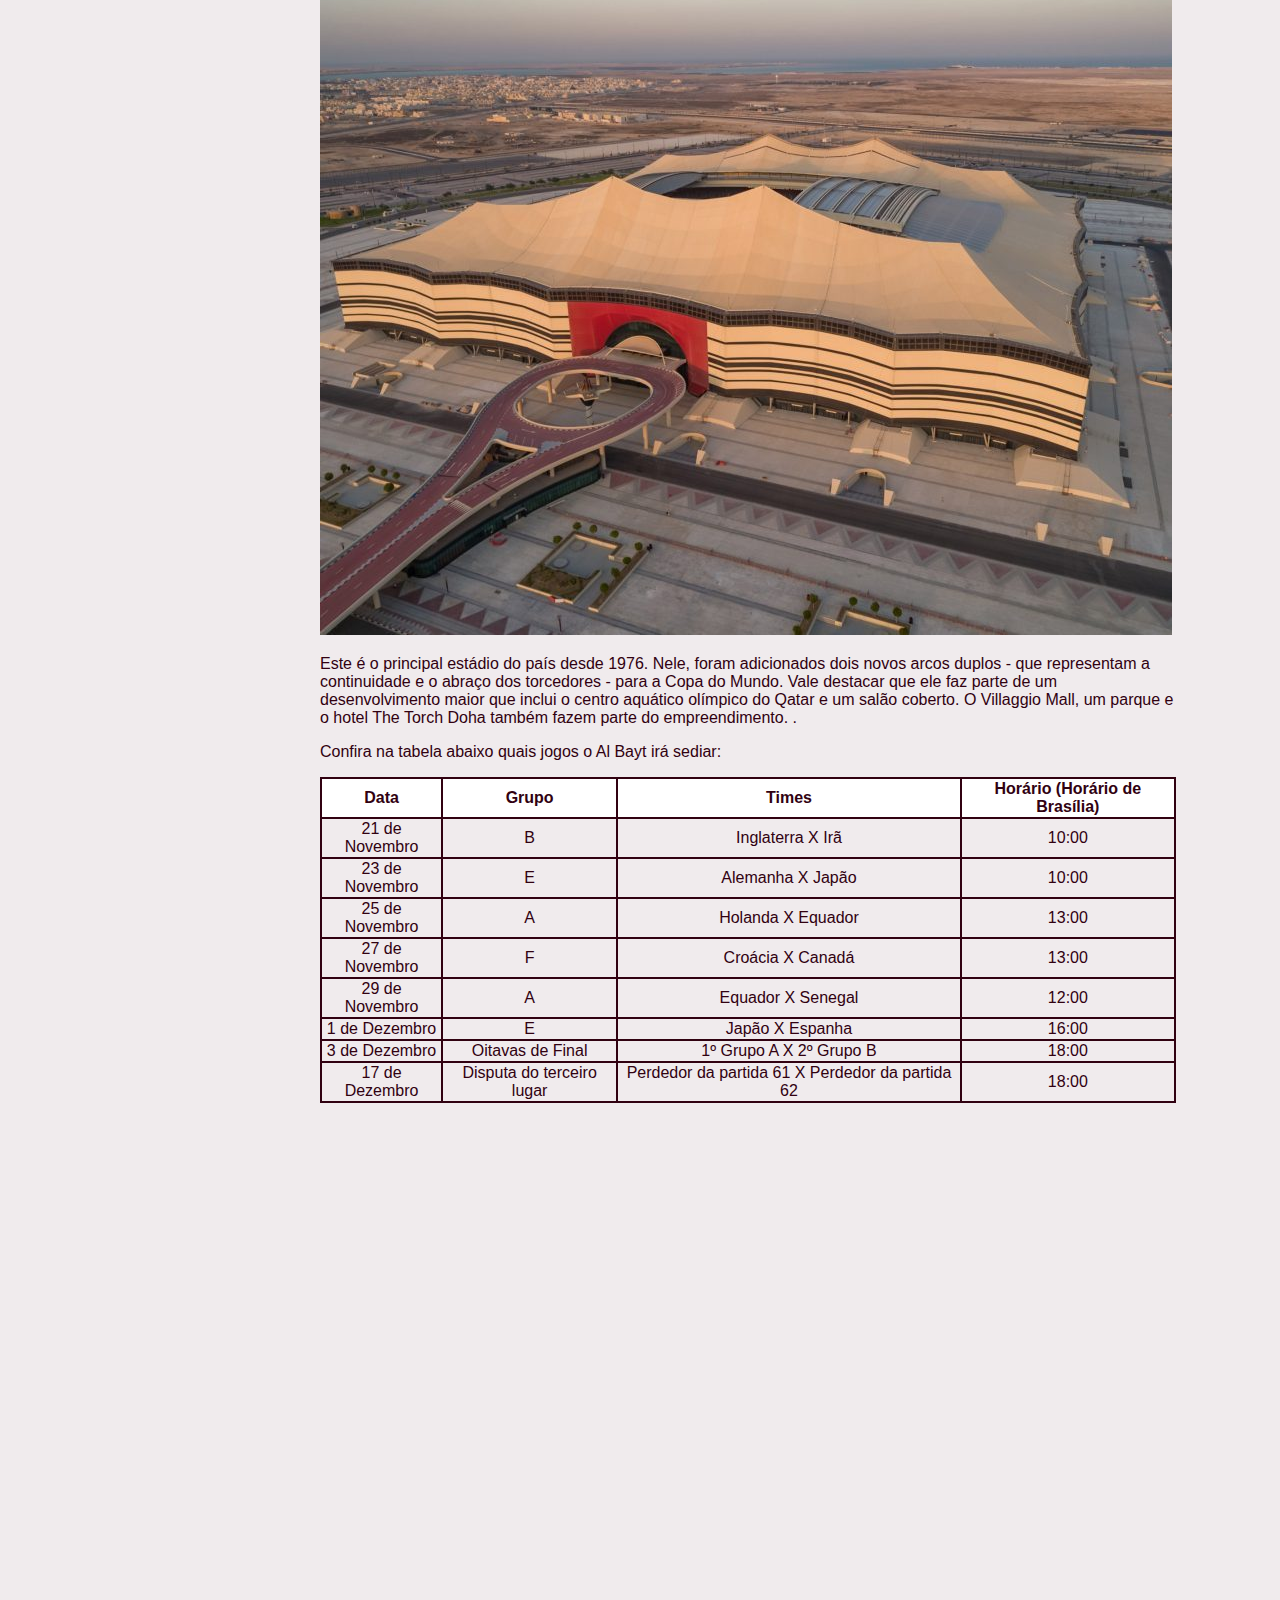
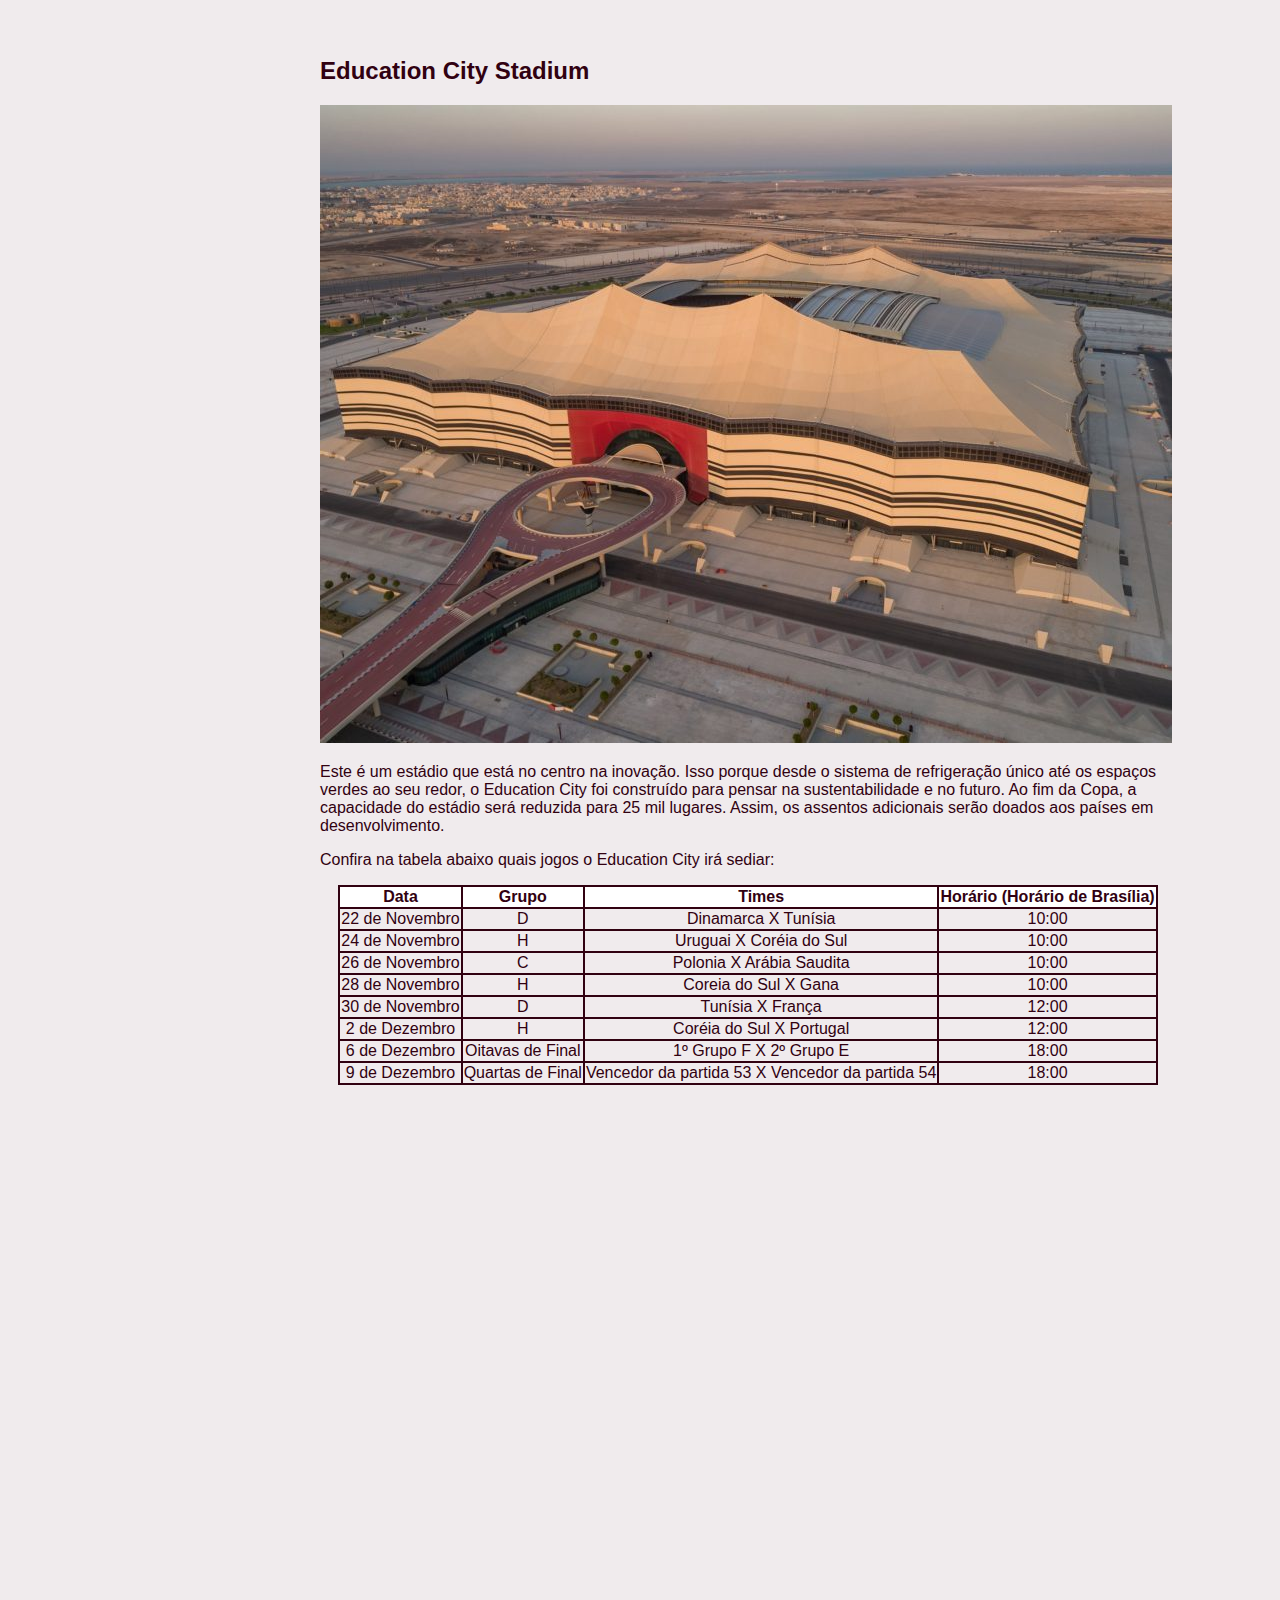
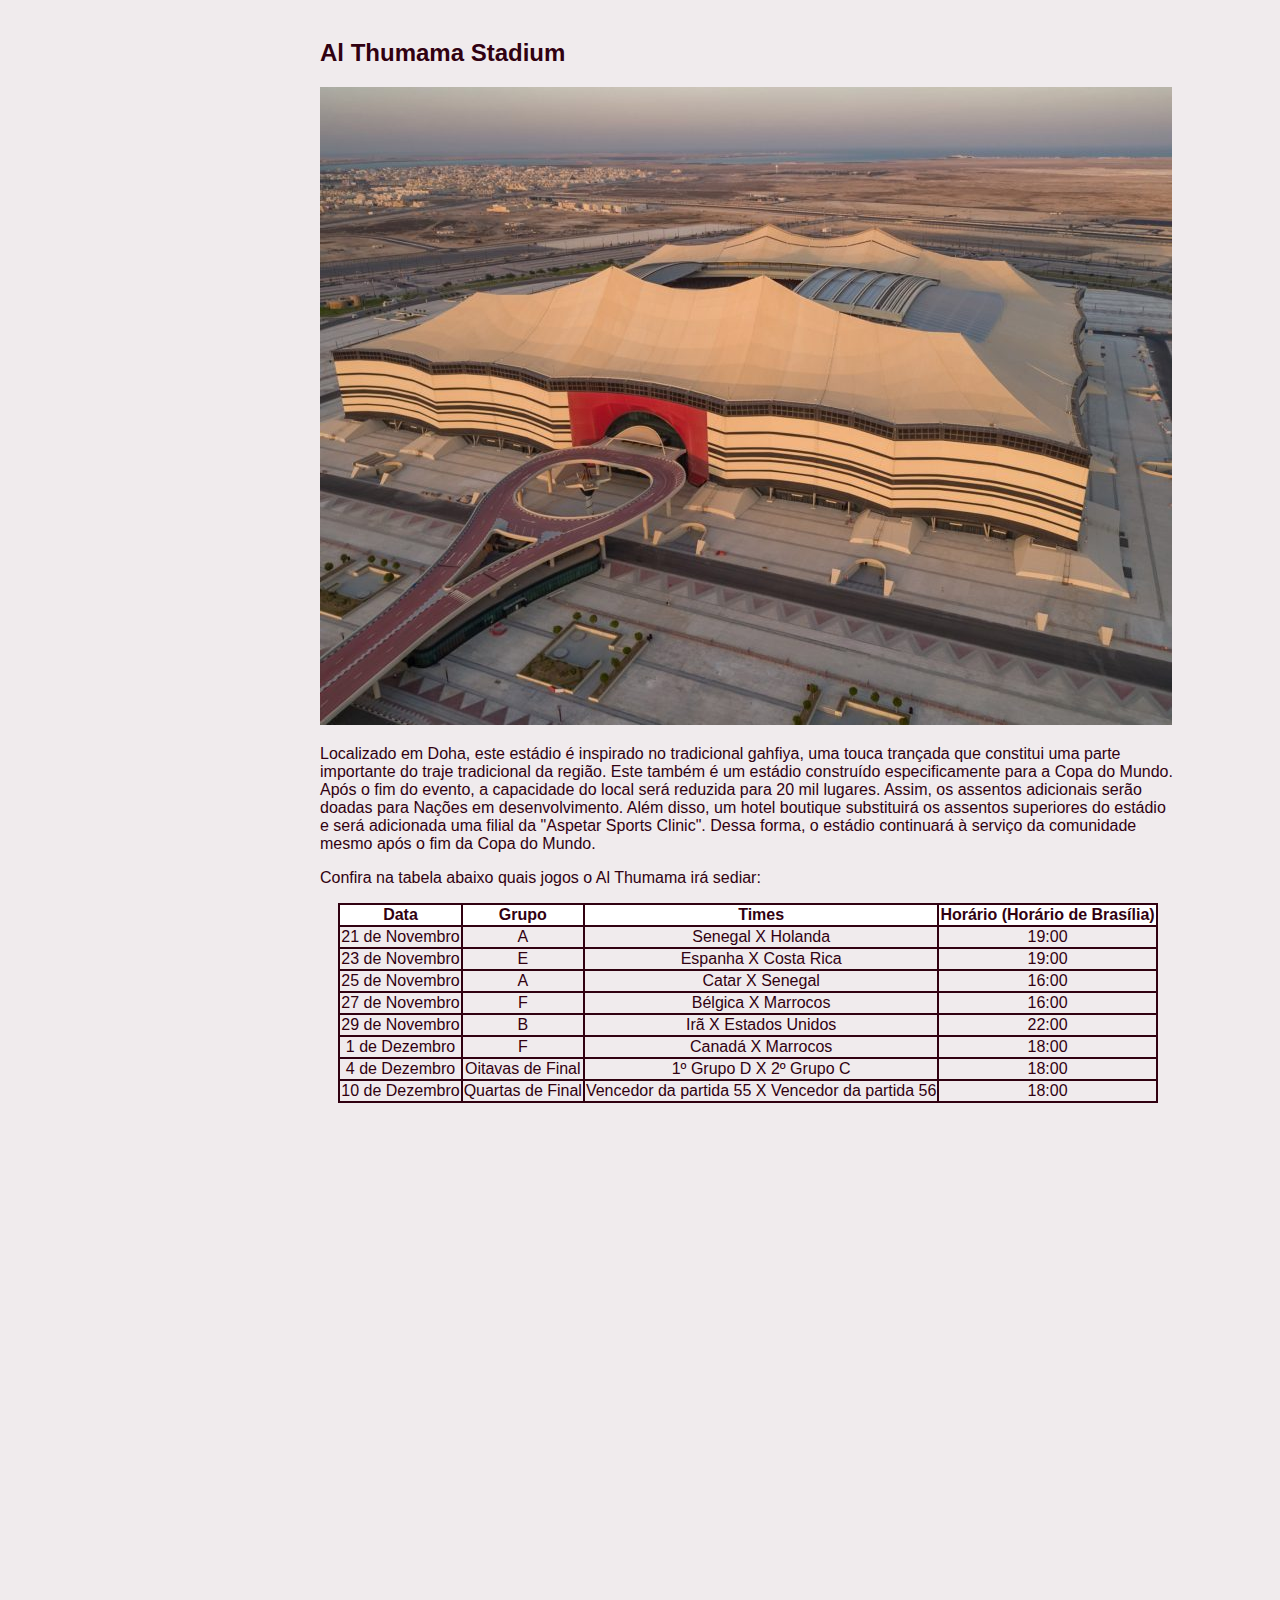
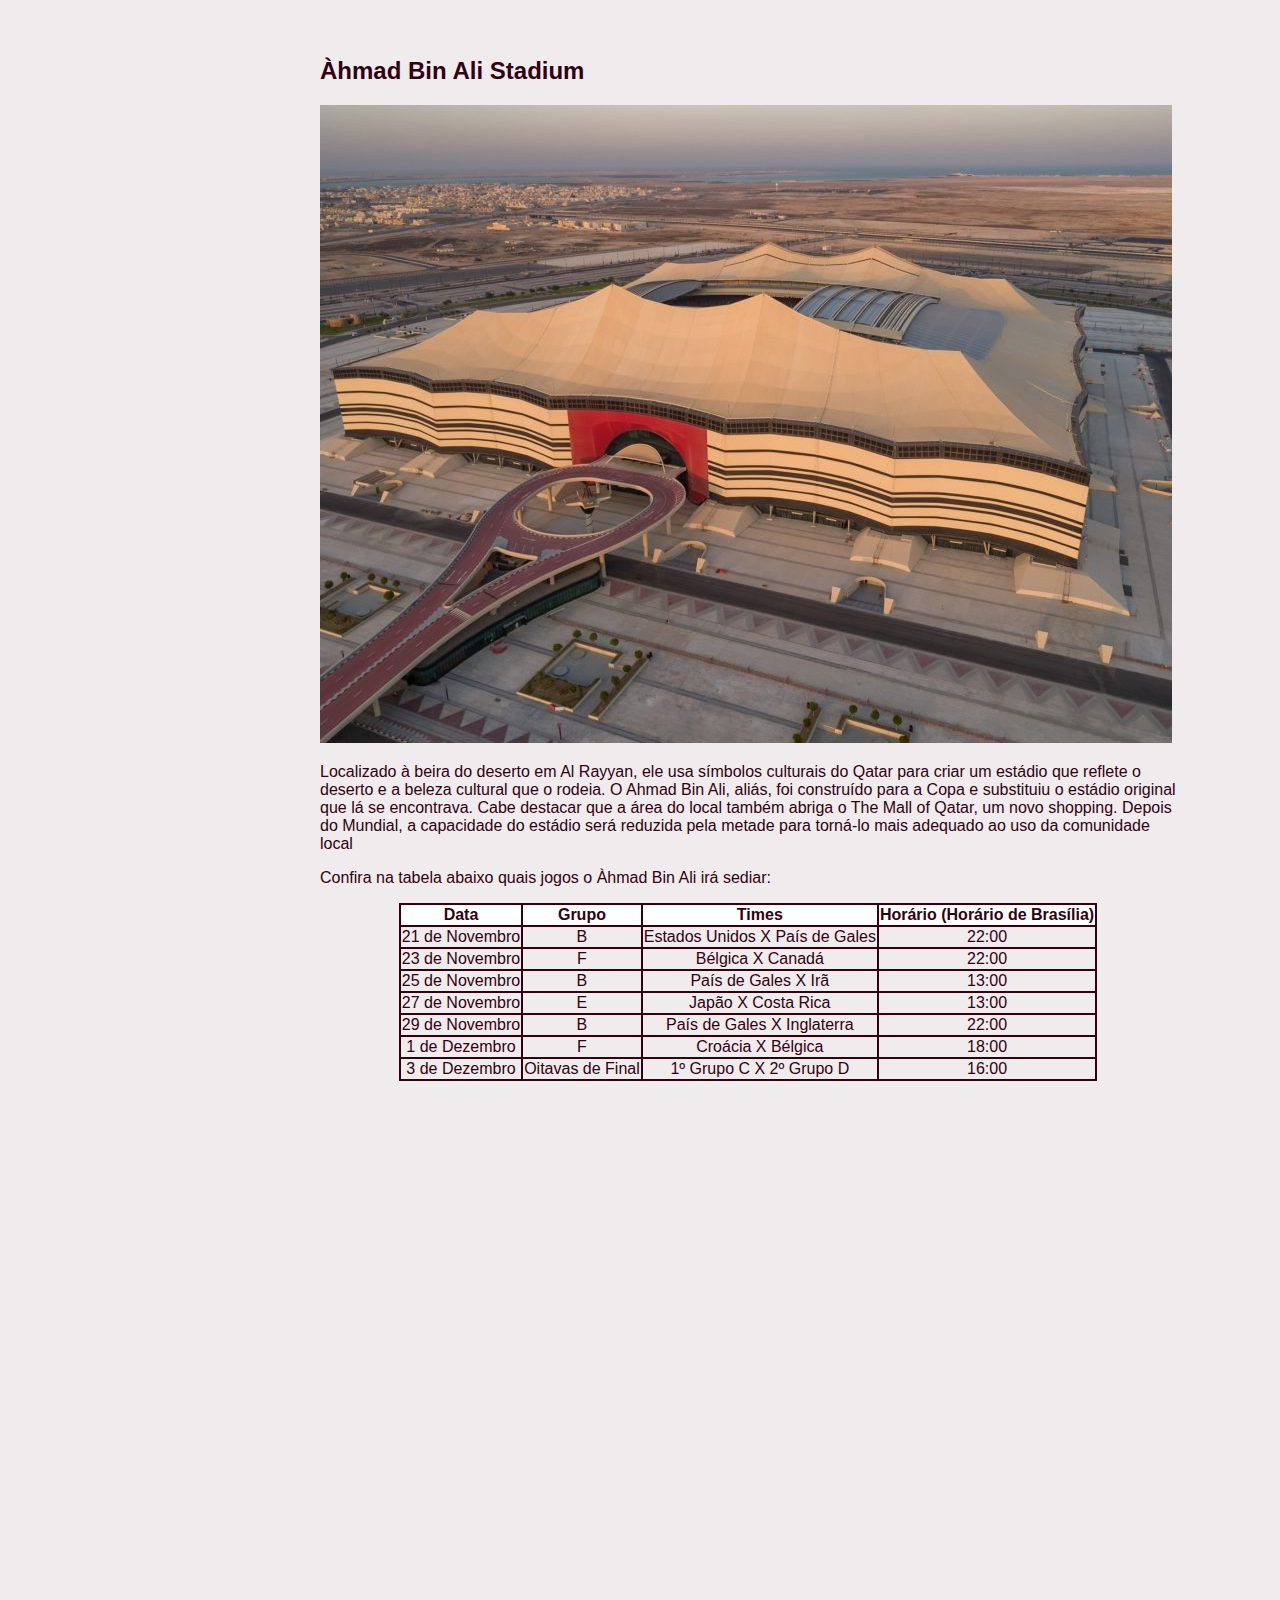
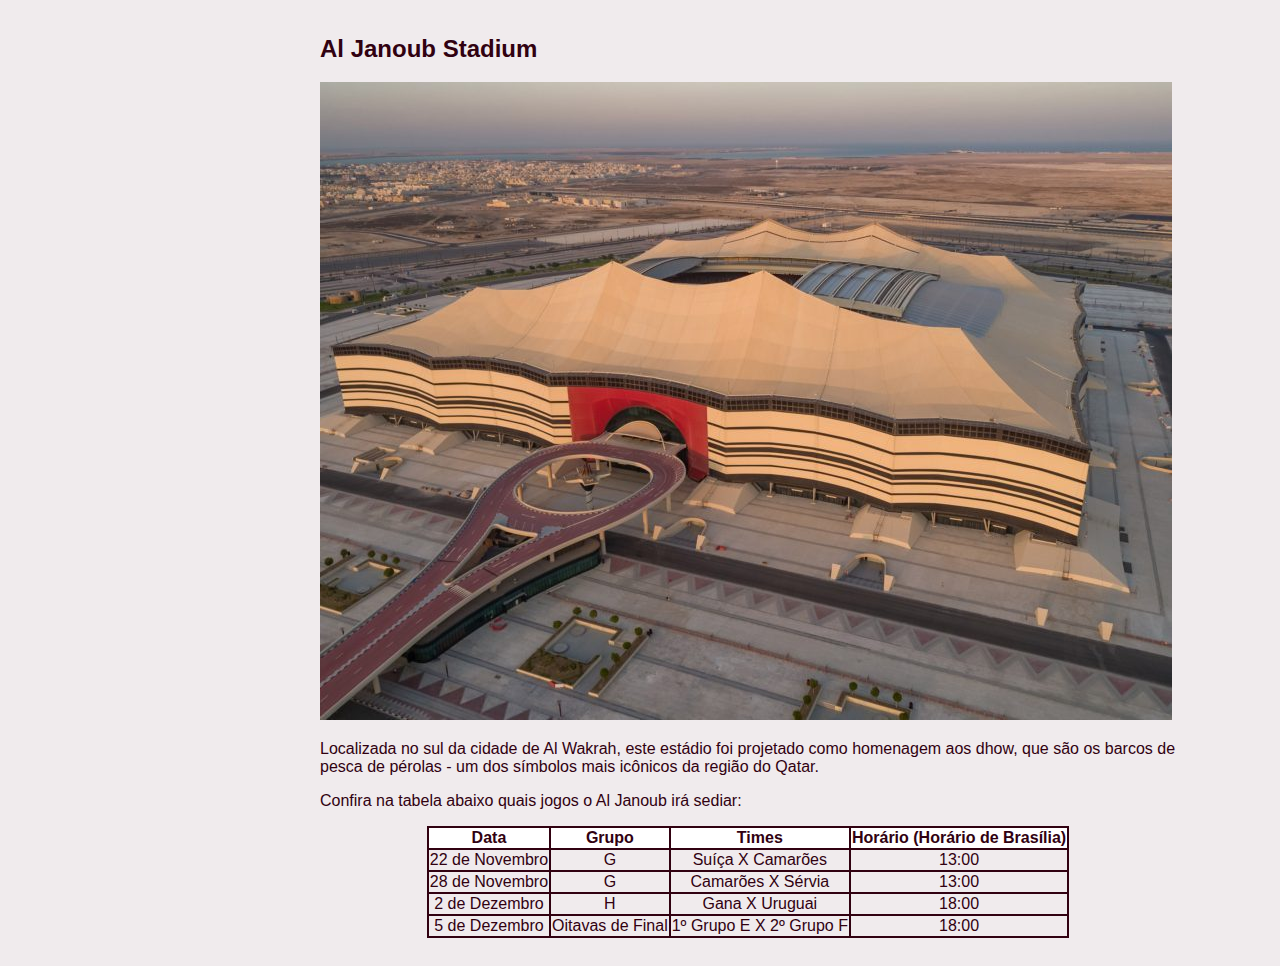
==== commit 01ac9140: "adição dos estadios" ====
--- a/estadios.html
+++ b/estadios.html
@@ -1,581 +1,574 @@
-<!DOCTYPE html>
-<html lang="pt-BR">
-<head>
-    <meta charset="UTF-8">
-    <meta http-equiv="X-UA-Compatible" content="IE=edge">
-    <meta name="viewport" content="width=device-width, initial-scale=1.0">
-    <a href="index.html"><title>
-      Copa do Mundo 2022 | Qatar
-    </a></title>
-    <link href="img/copaicon.ico" rel="icon">
-    <link rel="stylesheet" href="css/copa.css">
-    <style> 
-#jogos1, th, td {
-  border: 2px solid rgb(49, 1, 17);
-  border-collapse: collapse;
-  text-align: center;
-}
-
-#info {
-    margin-top: 524px;
-    margin-left: 330px;
-}
-
-.tabela1 {
-  text-align: center;
-}
-
-#primeira {
-    background-color: rgb(255, 255, 255);
-}
-    </style>
-</head>
-<body>
-    <header><div class="myDiv">
-        <h1 id="myDiv">Copa do Mundo Fifa 2022 - Qatar
-          <br>
-          <img src="img/logo-copa-cabec-2.png" alt="Copa do Mundo Fifa 2022 - Qatar" height="300px" width="300px">
-        </h1>
-      </div>
-
-    </header>
-
-    <section></section>
-      <nav>
-        <ul>
-          <head>
-            <style>
-             
-             a{ color: rgb(240, 235, 214); }
-             
-            
-            </style>
-            </head>
-            <body>
-            
-            <h2>Descubra a Copa</h2>
-          
-          <li><a href="#">Conheça as Seleções participantes</a></li>
-          <li><a href="#">Grupos da Competição</a></li>
-          <li><a href="estadios.html">Estádios da Competição</a></li>
-          
-        </ul>
-      </nav>
-
-
-    <div id="info"> <h1>Estádios da Competição</h1>
-    <h2>Al Bayt Stadium</h2>
-    <img src="img/estadio_al_bayt.jpg" alt="Estádio Al Bayt">
-    <p>Localizado na cidade de Al-Khor, com capacidade para 60 mil pessoas, este estádio será o palco da abertura da copa do mundo. 
-      Seus nome e design são inspirados nas cabanas usadas pelos povos nômades na região do Qatar e outros países do Golfo Pérsico. as bayt al sha'ar.
-      Respeitando a ideia de sustentabilidade, que foi abraçada pelo Qatar para a organização desta copa, o estádio terá sua capacidade reduzida ao fim do 
-      evento e conta com um hotel, inclusive com quartos com janelas com vista para o campo, que irá funcionar após o evento, trazendo assim utilidade 
-      para essa grande instalação.
-    </p>
-    <p>Confira na tabela abaixo quais jogos o Al Bayt irá sediar:</p>
-    <div id="tabela1" align="center">
-
-    <table id="jogos1">
-        <tr id="primeira">
-            <th>Data</th>
-            <th>Grupo</th>
-            <th>Times</th>
-            <th>Horário (Horário de Brasília)</th>
-        </tr>
-        <tr>
-            <td>20 de Novembro</td>
-            <td>A</td>
-            <td>Qatar X Ecuador</td>
-            <td>13:00</td>
-        </tr>
-        <tr>
-            <td>23 de Novembro</td>
-            <td>F</td>
-            <td>Marrocos X Senegal</td>
-            <td>7:00</td>
-        </tr>
-      <tr>
-        <td>25 de Novembro</td>
-        <td>B</td>
-        <td>Inglaterra X Estados Unidos</td>
-        <td>16:00</td>
-      </tr>
-      <tr>
-          <td>27 de Novembro</td>
-          <td>E</td>
-          <td>Espanha X Alemanha</td>
-          <td>16:00</td>
-      </tr>
-      <tr>
-          <td>29 de Novembro</td>
-          <td>A</td>
-          <td>Holanda X Qatar</td>
-          <td>12:00</td>
-      </tr>
-      <tr>
-          <td>1 de Dezembro</td>
-          <td>E</td>
-          <td>Costa Rica X Alemanha</td>
-          <td>16:00</td>
-      </tr>
-      <tr>
-          <td>4 de Dezembro</td>
-          <td>Oitavas de Final</td>
-          <td>1º Grupo B X 2º Grupo A</td>
-          <td>16:00</td>
-      </tr>
-      <tr>
-          <td>10 de Dezembro</td>
-          <td>Quartas de Final</td>
-          <td>Vencedor 51 X Vencedor 52</td>
-          <td>16:00</td>
-      </tr>
-      <tr>
-          <td>14 de Dezembro</td>
-          <td>Semifinal</td>
-          <td>Vencedor59 X Vencedor60</td>
-          <td>16:00</td>
-      </tr>
-
-
-    </table></div></div>
-    
-    <h2>Lusail Stadium</h2>
-    <img src="img/estadio_al_bayt.jpg" alt="Estádio Lusail">
-    <p>Localizado 15 km ao norte do centro da cidade de Doha este será o estádio que receberá a final da Copa do Mundo. Além disso, é o maior deste Mundial, com espaço para 80 mil torcedores.
-O Estádio Lusail foi projetado como uma rica representação do mundo árabe, exibindo motivos de embarcações, tigelas e peças de arte da região.
-      
-    </p>
-    <p>Confira na tabela abaixo quais jogos o Lusail irá sediar:</p>
-    <div id="tabela1" align="center">
-
-    <table id="jogos1">
-        <tr id="primeira">
-            <th>Data</th>
-            <th>Grupo</th>
-            <th>Times</th>
-            <th>Horário (Horário de Brasília)</th>
-        </tr>
-        <tr>
-            <td>22 de Novembro</td>
-            <td>C</td>
-            <td>Argentina X Arábia Saudita</td>
-            <td>7:00</td>
-        </tr>
-        <tr>
-            <td>24 de Novembro</td>
-            <td>G</td>
-            <td>Brasil X Sérvia</td>
-            <td>16:00</td>
-        </tr>
-      <tr>
-        <td>26 de Novembro</td>
-        <td>C</td>
-        <td>Argentina X México</td>
-        <td>16:00</td>
-      </tr>
-      <tr>
-          <td>28 de Novembro</td>
-          <td>H</td>
-          <td>Portugal X Uruguai</td>
-          <td>16:00</td>
-      </tr>
-      <tr>
-          <td>30 de Novembro</td>
-          <td>C</td>
-          <td>Arábia Saudita X México</td>
-          <td>16:00</td>
-      </tr>
-      <tr>
-          <td>2 de Dezembro</td>
-          <td>G</td>
-          <td>Camarões X Brasil</td>
-          <td>16:00</td>
-      </tr>
-      <tr>
-          <td>6 de Dezembro</td>
-          <td>Oitavas de Final</td>
-          <td>1º Grupo H X 2º Grupo G</td>
-          <td>16:00</td>
-      </tr>
-      <tr>
-          <td>9 de Dezembro</td>
-          <td>Quartas de Final</td>
-          <td>Vencedor 49 X Vencedor 50</td>
-          <td>16:00</td>
-      </tr>
-      <tr>
-          <td>13 de Dezembro</td>
-          <td>Semifinal</td>
-          <td>Vencedor 57 X Vencedor 58</td>
-          <td>16:00</td>
-      </tr>
-      <tr>
-        <td>18 de Dezembro</td>
-        <td>Final</td>
-        <td>Vencedor 61 X Vencedor 62</td>
-        <td>16:00</td>
-    </tr>
-
-
-    </table></div></div>
-
-    <h2>974 Stadium</h2>
-    <img src="img/estadio_al_bayt.jpg" alt="Estádio 974">
-    <p>Este é um estádio temporário construído ao longo das margens do Golfo. Ele foi construído a partir de contêineres e usa menos material de construção do que os estádios tradicionais.
-    </p>
-    <p>Confira na tabela abaixo quais jogos o Al Bayt irá sediar:</p>
-    <div id="tabela1" align="center">
-
-    <table id="jogos1">
-        <tr id="primeira">
-            <th>Data</th>
-            <th>Grupo</th>
-            <th>Times</th>
-            <th>Horário (Horário de Brasília)</th>
-        </tr>
-        <tr>
-            <td>22 de Novembro</td>
-            <td>C</td>
-            <td>México X Polonia</td>
-            <td>13:00</td>
-        </tr>
-        <tr>
-            <td>24 de Novembro</td>
-            <td>H</td>
-            <td>Portugal X Gana</td>
-            <td>13:00</td>
-        </tr>
-      <tr>
-        <td>26 de Novembro</td>
-        <td>D</td>
-        <td>França X Dinamarca</td>
-        <td>13:00</td>
-      </tr>
-      <tr>
-          <td>28 de Novembro</td>
-          <td>G</td>
-          <td>Brasil X Suíça</td>
-          <td>13:00</td>
-      </tr>
-      <tr>
-          <td>30 de Novembro</td>
-          <td>C</td>
-          <td>Polonia X Argentina</td>
-          <td>16:00</td>
-      </tr>
-      <tr>
-          <td>2 de Dezembro</td>
-          <td>G</td>
-          <td>Sérvia X Suíça</td>
-          <td>16:00</td>
-      </tr>
-      <tr>
-          <td>5 de Dezembro</td>
-          <td>Oitavas de Final</td>
-          <td>1º Grupo G X 2º Grupo H</td>
-          <td>16:00</td>
-      </tr>
-    </table></div></div>
-
-    <h2>Khalifa Internacional Stadium</h2>
-    <img src="img/estadio_al_bayt.jpg" alt="Estádio Khalifa Internacional">
-    <p>Este é o principal estádio do país desde 1976. Nele, foram adicionados dois novos arcos duplos - que representam a continuidade e o abraço dos torcedores - para a Copa do Mundo.
-
-      Vale destacar que ele faz parte de um desenvolvimento maior que inclui o centro aquático olímpico do Qatar e um salão coberto. O Villaggio Mall, um parque e o hotel The Torch Doha também fazem parte do empreendimento.
-      .
-    </p>
-    <p>Confira na tabela abaixo quais jogos o Al Bayt irá sediar:</p>
-    <div id="tabela1" align="center">
-
-    <table id="jogos1">
-        <tr id="primeira">
-            <th>Data</th>
-            <th>Grupo</th>
-            <th>Times</th>
-            <th>Horário (Horário de Brasília)</th>
-        </tr>
-        <tr>
-            <td>21 de Novembro</td>
-            <td>B</td>
-            <td>Inglaterra X Irã</td>
-            <td>10:00</td>
-        </tr>
-        <tr>
-            <td>23 de Novembro</td>
-            <td>E</td>
-            <td>Alemanha X Japão</td>
-            <td>10:00</td>
-        </tr>
-      <tr>
-        <td>25 de Novembro</td>
-        <td>A</td>
-        <td>Holanda X Equador</td>
-        <td>13:00</td>
-      </tr>
-      <tr>
-          <td>27 de Novembro</td>
-          <td>F</td>
-          <td>Croácia X Canadá</td>
-          <td>13:00</td>
-      </tr>
-      <tr>
-          <td>29 de Novembro</td>
-          <td>A</td>
-          <td>Equador X Senegal</td>
-          <td>12:00</td>
-      </tr>
-      <tr>
-          <td>1 de Dezembro</td>
-          <td>E</td>
-          <td>Japão X Espanha</td>
-          <td>16:00</td>
-      </tr>
-      <tr>
-          <td>3 de Dezembro</td>
-          <td>Oitavas de Final</td>
-          <td>1º Grupo A X 2º Grupo B</td>
-          <td>18:00</td>
-      </tr>
-      <tr>
-        <td>17 de Dezembro</td>
-        <td>Disputa do terceiro lugar</td>
-        <td>Perdedor da partida 61 X Perdedor da partida 62</td>
-        <td>18:00</td>
-    </tr>
-    </table></div></div>
-
-    <h2>Education City Stadium</h2>
-    <img src="img/estadio_al_bayt.jpg" alt="Estádio Education City">
-    <p>Este é um estádio que está no centro na inovação. Isso porque desde o sistema de refrigeração único até os espaços verdes ao seu redor, o Education City foi construído para pensar na sustentabilidade e no futuro. 
-
-      Ao fim da Copa, a capacidade do estádio será reduzida para 25 mil lugares. Assim, os assentos adicionais serão doados aos países em desenvolvimento. 
-    </p>
-    <p>Confira na tabela abaixo quais jogos o Education City irá sediar:</p>
-    <div id="tabela1" align="center">
-
-    <table id="jogos1">
-        <tr id="primeira">
-            <th>Data</th>
-            <th>Grupo</th>
-            <th>Times</th>
-            <th>Horário (Horário de Brasília)</th>
-        </tr>
-        <tr>
-            <td>22 de Novembro</td>
-            <td>D</td>
-            <td>Dinamarca X Tunísia</td>
-            <td>10:00</td>
-        </tr>
-        <tr>
-            <td>24 de Novembro</td>
-            <td>H</td>
-            <td>Uruguai X Coréia do Sul</td>
-            <td>10:00</td>
-        </tr>
-      <tr>
-        <td>26 de Novembro</td>
-        <td>C</td>
-        <td>Polonia X Arábia Saudita</td>
-        <td>10:00</td>
-      </tr>
-      <tr>
-          <td>28 de Novembro</td>
-          <td>H</td>
-          <td>Coreia do Sul X Gana</td>
-          <td>10:00</td>
-      </tr>
-      <tr>
-          <td>30 de Novembro</td>
-          <td>D</td>
-          <td>Tunísia X França</td>
-          <td>12:00</td>
-      </tr>
-      <tr>
-          <td>2 de Dezembro</td>
-          <td>H</td>
-          <td>Coréia do Sul X Portugal</td>
-          <td>12:00</td>
-      </tr>
-      <tr>
-          <td>6 de Dezembro</td>
-          <td>Oitavas de Final</td>
-          <td>1º Grupo F X 2º Grupo E</td>
-          <td>18:00</td>
-      </tr>
-      <tr>
-        <td>9 de Dezembro</td>
-        <td>Quartas de Final</td>
-        <td>Vencedor da partida 53 X Vencedor da partida 54</td>
-        <td>18:00</td>
-    </tr>
-    </table></div></div>
-    
-    <h2>Al Thumama Stadium</h2>
-    <img src="img/estadio_al_bayt.jpg" alt="Estádio Al Thumama">
-    <p>Localizado em Doha, este estádio é inspirado no tradicional gahfiya, uma touca trançada que constitui uma parte importante do traje tradicional da região.
-
-      Este também é um estádio construído especificamente para a Copa do Mundo. Após o fim do evento, a capacidade do local será reduzida para 20 mil lugares. Assim, os assentos adicionais serão doadas para Nações em desenvolvimento. 
-      
-      Além disso, um hotel boutique substituirá os assentos superiores do estádio e será adicionada uma filial da "Aspetar Sports Clinic". Dessa forma, o estádio continuará à serviço da comunidade mesmo após o fim da Copa do Mundo.
-    </p>
-    <p>Confira na tabela abaixo quais jogos o Al Thumama irá sediar:</p>
-    <div id="tabela1" align="center">
-
-    <table id="jogos1">
-        <tr id="primeira">
-            <th>Data</th>
-            <th>Grupo</th>
-            <th>Times</th>
-            <th>Horário (Horário de Brasília)</th>
-        </tr>
-        <tr>
-            <td>21 de Novembro</td>
-            <td>A</td>
-            <td>Senegal X Holanda</td>
-            <td>19:00</td>
-        </tr>
-        <tr>
-            <td>23 de Novembro</td>
-            <td>E</td>
-            <td>Espanha X Costa Rica</td>
-            <td>19:00</td>
-        </tr>
-      <tr>
-        <td>25 de Novembro</td>
-        <td>A</td>
-        <td>Catar X Senegal</td>
-        <td>16:00</td>
-      </tr>
-      <tr>
-          <td>27 de Novembro</td>
-          <td>F</td>
-          <td>Bélgica X Marrocos</td>
-          <td>16:00</td>
-      </tr>
-      <tr>
-          <td>29 de Novembro</td>
-          <td>B</td>
-          <td>Irã X Estados Unidos</td>
-          <td>22:00</td>
-      </tr>
-      <tr>
-          <td>1 de Dezembro</td>
-          <td>F</td>
-          <td>Canadá X Marrocos</td>
-          <td>18:00</td>
-      </tr>
-      <tr>
-          <td>4 de Dezembro</td>
-          <td>Oitavas de Final</td>
-          <td>1º Grupo D X 2º Grupo C</td>
-          <td>18:00</td>
-      </tr>
-      <tr>
-        <td>10 de Dezembro</td>
-        <td>Quartas de Final</td>
-        <td>Vencedor da partida 55 X Vencedor da partida 56</td>
-        <td>18:00</td>
-    </tr>
-    </table></div></div>
-
-    <h2>Àhmad Bin Ali Stadium</h2>
-    <img src="img/estadio_al_bayt.jpg" alt="Estádio Àhmad Bin Ali">
-    <p>Localizado à beira do deserto em Al Rayyan, ele usa símbolos culturais do Qatar para criar um estádio que reflete o deserto e a beleza cultural que o rodeia. O Ahmad Bin Ali, aliás, foi construído para a Copa e substituiu o estádio original que lá se encontrava. 
-
-      Cabe destacar que a área do local também abriga o The Mall of Qatar, um novo shopping. Depois do Mundial, a capacidade do estádio será reduzida pela metade para torná-lo mais adequado ao uso da comunidade local    </p>
-    <p>Confira na tabela abaixo quais jogos o Àhmad Bin Ali irá sediar:</p>
-    <div id="tabela1" align="center">
-
-    <table id="jogos1">
-        <tr id="primeira">
-            <th>Data</th>
-            <th>Grupo</th>
-            <th>Times</th>
-            <th>Horário (Horário de Brasília)</th>
-        </tr>
-        <tr>
-            <td>21 de Novembro</td>
-            <td>B</td>
-            <td>Estados Unidos X País de Gales</td>
-            <td>22:00</td>
-        </tr>
-        <tr>
-            <td>23 de Novembro</td>
-            <td>F</td>
-            <td>Bélgica X Canadá</td>
-            <td>22:00</td>
-        </tr>
-      <tr>
-        <td>25 de Novembro</td>
-        <td>B</td>
-        <td>País de Gales X Irã</td>
-        <td>13:00</td>
-      </tr>
-      <tr>
-          <td>27 de Novembro</td>
-          <td>E</td>
-          <td>Japão X Costa Rica</td>
-          <td>13:00</td>
-      </tr>
-      <tr>
-          <td>29 de Novembro</td>
-          <td>B</td>
-          <td>País de Gales X Inglaterra</td>
-          <td>22:00</td>
-      </tr>
-      <tr>
-          <td>1 de Dezembro</td>
-          <td>F</td>
-          <td>Croácia X Bélgica</td>
-          <td>18:00</td>
-      </tr>
-      <tr>
-          <td>3 de Dezembro</td>
-          <td>Oitavas de Final</td>
-          <td>1º Grupo C X 2º Grupo D</td>
-          <td>16:00</td>
-      </tr>
-    </table></div></div>
-
-    <h2>Al Janoub Stadium</h2>
-    <img src="img/estadio_al_bayt.jpg" alt="Estádio Al Janoub">
-    <p> Localizada no sul da cidade de Al Wakrah, este estádio foi projetado como homenagem aos dhow, que são os barcos de pesca de pérolas - um dos símbolos mais icônicos da região do Qatar. </p>
-    <p>Confira na tabela abaixo quais jogos o Al Janoub irá sediar:</p>
-    <div id="tabela1" align="center">
-
-    <table id="jogos1">
-        <tr id="primeira">
-            <th>Data</th>
-            <th>Grupo</th>
-            <th>Times</th>
-            <th>Horário (Horário de Brasília)</th>
-        </tr>
-        <tr>
-            <td>22 de Novembro</td>
-            <td>G</td>
-            <td>Suíça X Camarões</td>
-            <td>13:00</td>
-        </tr>
-        <tr>
-            <td>28 de Novembro</td>
-            <td>G</td>
-            <td>Camarões X Sérvia</td>
-            <td>13:00</td>
-        </tr>
-      <tr>
-        <td>2 de Dezembro</td>
-        <td>H</td>
-        <td>Gana X Uruguai</td>
-        <td>18:00</td>
-      </tr>
-      <tr>
-          <td>5 de Dezembro</td>
-          <td>Oitavas de Final</td>
-          <td>1º Grupo E X 2º Grupo F</td>
-          <td>18:00</td>
-      </tr>
-    </table></div></div>
-    </body>
-
-</html>
+<!DOCTYPE html>
+<html lang="pt-BR">
+<head>
+    <meta charset="UTF-8">
+    <meta http-equiv="X-UA-Compatible" content="IE=edge">
+    <meta name="viewport" content="width=device-width, initial-scale=1.0">
+    <title>Copa do Mundo 2022 | Qatar</title>
+    <link href="img/copaicon.ico" rel="icon">
+    <link rel="stylesheet" href="css/copa.css"> 
+    <nav>
+      
+      <h1 style="color:rgb(240, 235, 214)">Descubra a Copa</h1>
+        <ul>
+          
+          <li><a href="index.html" style="color:rgb(240, 235, 214)">Seleções participantes</a></li>
+          <li><a href="grupos.html" style="color:rgb(240, 235, 214)">Grupos da Competição</a></li>
+          <li><a href="estadios.html" style="color:rgb(240, 235, 214)">Estádios da Competição</a></li>
+          
+            </ul>
+      </nav>
+  <style>
+#jogos1, th, td {
+  border: 2px solid rgb(49, 1, 17);
+  border-collapse: collapse;
+  text-align: center;
+}
+
+#info {
+  position: relative;
+  background-color: rgb(240, 235, 237);
+  padding: 20px;
+  width: 70%;
+    margin-top: 494px;
+    margin-left: 300px;
+}
+
+.tabela1 {
+  text-align: center;
+}
+
+#primeira {
+    background-color: rgb(255, 255, 255);
+}
+    </style>
+</head>
+<body>
+    <header><div class="myDiv"><a href="index.html">
+        <h1 id="myDiv">Copa do Mundo Fifa 2022 - Qatar
+          <br>
+          <img src="img/logo-copa-cabec-2.png" alt="Copa do Mundo Fifa 2022 - Qatar" height="300px" width="300px">
+        </h1></a>
+      </div>
+
+    </header>
+
+    <section></section>
+
+
+
+    <div id="info"> <h1>Estádios da Competição</h1>
+    <h2>Al Bayt Stadium</h2>
+    <img src="img/estadio_al_bayt.jpg" alt="Estádio Al Bayt">
+    <p>Localizado na cidade de Al-Khor, com capacidade para 60 mil pessoas, este estádio será o palco da abertura da copa do mundo. 
+      Seus nome e design são inspirados nas cabanas usadas pelos povos nômades na região do Qatar e outros países do Golfo Pérsico. as bayt al sha'ar.
+      Respeitando a ideia de sustentabilidade, que foi abraçada pelo Qatar para a organização desta copa, o estádio terá sua capacidade reduzida ao fim do 
+      evento e conta com um hotel, inclusive com quartos com janelas com vista para o campo, que irá funcionar após o evento, trazendo assim utilidade 
+      para essa grande instalação.
+    </p>
+    <p>Confira na tabela abaixo quais jogos o Al Bayt irá sediar:</p>
+    <div id="tabela1" align="center">
+
+    <table id="jogos1">
+        <tr id="primeira">
+            <th>Data</th>
+            <th>Grupo</th>
+            <th>Times</th>
+            <th>Horário (Horário de Brasília)</th>
+        </tr>
+        <tr>
+            <td>20 de Novembro</td>
+            <td>A</td>
+            <td>Qatar X Ecuador</td>
+            <td>13:00</td>
+        </tr>
+        <tr>
+            <td>23 de Novembro</td>
+            <td>F</td>
+            <td>Marrocos X Senegal</td>
+            <td>7:00</td>
+        </tr>
+      <tr>
+        <td>25 de Novembro</td>
+        <td>B</td>
+        <td>Inglaterra X Estados Unidos</td>
+        <td>16:00</td>
+      </tr>
+      <tr>
+          <td>27 de Novembro</td>
+          <td>E</td>
+          <td>Espanha X Alemanha</td>
+          <td>16:00</td>
+      </tr>
+      <tr>
+          <td>29 de Novembro</td>
+          <td>A</td>
+          <td>Holanda X Qatar</td>
+          <td>12:00</td>
+      </tr>
+      <tr>
+          <td>1 de Dezembro</td>
+          <td>E</td>
+          <td>Costa Rica X Alemanha</td>
+          <td>16:00</td>
+      </tr>
+      <tr>
+          <td>4 de Dezembro</td>
+          <td>Oitavas de Final</td>
+          <td>1º Grupo B X 2º Grupo A</td>
+          <td>16:00</td>
+      </tr>
+      <tr>
+          <td>10 de Dezembro</td>
+          <td>Quartas de Final</td>
+          <td>Vencedor 51 X Vencedor 52</td>
+          <td>16:00</td>
+      </tr>
+      <tr>
+          <td>14 de Dezembro</td>
+          <td>Semifinal</td>
+          <td>Vencedor59 X Vencedor60</td>
+          <td>16:00</td>
+      </tr>
+
+
+    </table></div></div>
+
+    <div id="info"><h2>Lusail Stadium</h2>
+    <img src="img/lusailes.jfif" alt="Estádio Lusail">
+    <p>Localizado 15 km ao norte do centro da cidade de Doha este será o estádio que receberá a final da Copa do Mundo. Além disso, é o maior deste Mundial, com espaço para 80 mil torcedores.
+O Estádio Lusail foi projetado como uma rica representação do mundo árabe, exibindo motivos de embarcações, tigelas e peças de arte da região.
+      
+    </p>
+    <p>Confira na tabela abaixo quais jogos o Lusail irá sediar:</p>
+    <div id="tabela1" align="center">
+
+    <table id="jogos1">
+        <tr id="primeira">
+            <th>Data</th>
+            <th>Grupo</th>
+            <th>Times</th>
+            <th>Horário (Horário de Brasília)</th>
+        </tr>
+        <tr>
+            <td>22 de Novembro</td>
+            <td>C</td>
+            <td>Argentina X Arábia Saudita</td>
+            <td>7:00</td>
+        </tr>
+        <tr>
+            <td>24 de Novembro</td>
+            <td>G</td>
+            <td>Brasil X Sérvia</td>
+            <td>16:00</td>
+        </tr>
+      <tr>
+        <td>26 de Novembro</td>
+        <td>C</td>
+        <td>Argentina X México</td>
+        <td>16:00</td>
+      </tr>
+      <tr>
+          <td>28 de Novembro</td>
+          <td>H</td>
+          <td>Portugal X Uruguai</td>
+          <td>16:00</td>
+      </tr>
+      <tr>
+          <td>30 de Novembro</td>
+          <td>C</td>
+          <td>Arábia Saudita X México</td>
+          <td>16:00</td>
+      </tr>
+      <tr>
+          <td>2 de Dezembro</td>
+          <td>G</td>
+          <td>Camarões X Brasil</td>
+          <td>16:00</td>
+      </tr>
+      <tr>
+          <td>6 de Dezembro</td>
+          <td>Oitavas de Final</td>
+          <td>1º Grupo H X 2º Grupo G</td>
+          <td>16:00</td>
+      </tr>
+      <tr>
+          <td>9 de Dezembro</td>
+          <td>Quartas de Final</td>
+          <td>Vencedor 49 X Vencedor 50</td>
+          <td>16:00</td>
+      </tr>
+      <tr>
+          <td>13 de Dezembro</td>
+          <td>Semifinal</td>
+          <td>Vencedor 57 X Vencedor 58</td>
+          <td>16:00</td>
+      </tr>
+      <tr>
+        <td>18 de Dezembro</td>
+        <td>Final</td>
+        <td>Vencedor 61 X Vencedor 62</td>
+        <td>16:00</td>
+    </tr>
+
+
+    </table></div></div>
+
+    <div id="info"><h2>974 Stadium</h2>
+    <img src="img/estadio_al_bayt.jpg" alt="Estádio 974">
+    <p>Este é um estádio temporário construído ao longo das margens do Golfo. Ele foi construído a partir de contêineres e usa menos material de construção do que os estádios tradicionais.
+    </p>
+    <p>Confira na tabela abaixo quais jogos o Al Bayt irá sediar:</p>
+    <div id="tabela1" align="center">
+
+    <table id="jogos1">
+        <tr id="primeira">
+            <th>Data</th>
+            <th>Grupo</th>
+            <th>Times</th>
+            <th>Horário (Horário de Brasília)</th>
+        </tr>
+        <tr>
+            <td>22 de Novembro</td>
+            <td>C</td>
+            <td>México X Polonia</td>
+            <td>13:00</td>
+        </tr>
+        <tr>
+            <td>24 de Novembro</td>
+            <td>H</td>
+            <td>Portugal X Gana</td>
+            <td>13:00</td>
+        </tr>
+      <tr>
+        <td>26 de Novembro</td>
+        <td>D</td>
+        <td>França X Dinamarca</td>
+        <td>13:00</td>
+      </tr>
+      <tr>
+          <td>28 de Novembro</td>
+          <td>G</td>
+          <td>Brasil X Suíça</td>
+          <td>13:00</td>
+      </tr>
+      <tr>
+          <td>30 de Novembro</td>
+          <td>C</td>
+          <td>Polonia X Argentina</td>
+          <td>16:00</td>
+      </tr>
+      <tr>
+          <td>2 de Dezembro</td>
+          <td>G</td>
+          <td>Sérvia X Suíça</td>
+          <td>16:00</td>
+      </tr>
+      <tr>
+          <td>5 de Dezembro</td>
+          <td>Oitavas de Final</td>
+          <td>1º Grupo G X 2º Grupo H</td>
+          <td>16:00</td>
+      </tr>
+    </table></div></div>
+
+    <div id="info"><h2>Khalifa Internacional Stadium</h2>
+    <img src="img/estadio_al_bayt.jpg" alt="Estádio Khalifa Internacional">
+    <p>Este é o principal estádio do país desde 1976. Nele, foram adicionados dois novos arcos duplos - que representam a continuidade e o abraço dos torcedores - para a Copa do Mundo.
+
+      Vale destacar que ele faz parte de um desenvolvimento maior que inclui o centro aquático olímpico do Qatar e um salão coberto. O Villaggio Mall, um parque e o hotel The Torch Doha também fazem parte do empreendimento.
+      .
+    </p>
+    <p>Confira na tabela abaixo quais jogos o Al Bayt irá sediar:</p>
+    <div id="tabela1" align="center">
+
+    <table id="jogos1">
+        <tr id="primeira">
+            <th>Data</th>
+            <th>Grupo</th>
+            <th>Times</th>
+            <th>Horário (Horário de Brasília)</th>
+        </tr>
+        <tr>
+            <td>21 de Novembro</td>
+            <td>B</td>
+            <td>Inglaterra X Irã</td>
+            <td>10:00</td>
+        </tr>
+        <tr>
+            <td>23 de Novembro</td>
+            <td>E</td>
+            <td>Alemanha X Japão</td>
+            <td>10:00</td>
+        </tr>
+      <tr>
+        <td>25 de Novembro</td>
+        <td>A</td>
+        <td>Holanda X Equador</td>
+        <td>13:00</td>
+      </tr>
+      <tr>
+          <td>27 de Novembro</td>
+          <td>F</td>
+          <td>Croácia X Canadá</td>
+          <td>13:00</td>
+      </tr>
+      <tr>
+          <td>29 de Novembro</td>
+          <td>A</td>
+          <td>Equador X Senegal</td>
+          <td>12:00</td>
+      </tr>
+      <tr>
+          <td>1 de Dezembro</td>
+          <td>E</td>
+          <td>Japão X Espanha</td>
+          <td>16:00</td>
+      </tr>
+      <tr>
+          <td>3 de Dezembro</td>
+          <td>Oitavas de Final</td>
+          <td>1º Grupo A X 2º Grupo B</td>
+          <td>18:00</td>
+      </tr>
+      <tr>
+        <td>17 de Dezembro</td>
+        <td>Disputa do terceiro lugar</td>
+        <td>Perdedor da partida 61 X Perdedor da partida 62</td>
+        <td>18:00</td>
+    </tr>
+    </table></div></div>
+
+    <div id="info"><h2>Education City Stadium</h2>
+    <img src="img/estadio_al_bayt.jpg" alt="Estádio Education City">
+    <p>Este é um estádio que está no centro na inovação. Isso porque desde o sistema de refrigeração único até os espaços verdes ao seu redor, o Education City foi construído para pensar na sustentabilidade e no futuro. 
+
+      Ao fim da Copa, a capacidade do estádio será reduzida para 25 mil lugares. Assim, os assentos adicionais serão doados aos países em desenvolvimento. 
+    </p>
+    <p>Confira na tabela abaixo quais jogos o Education City irá sediar:</p>
+    <div id="tabela1" align="center">
+
+    <table id="jogos1">
+        <tr id="primeira">
+            <th>Data</th>
+            <th>Grupo</th>
+            <th>Times</th>
+            <th>Horário (Horário de Brasília)</th>
+        </tr>
+        <tr>
+            <td>22 de Novembro</td>
+            <td>D</td>
+            <td>Dinamarca X Tunísia</td>
+            <td>10:00</td>
+        </tr>
+        <tr>
+            <td>24 de Novembro</td>
+            <td>H</td>
+            <td>Uruguai X Coréia do Sul</td>
+            <td>10:00</td>
+        </tr>
+      <tr>
+        <td>26 de Novembro</td>
+        <td>C</td>
+        <td>Polonia X Arábia Saudita</td>
+        <td>10:00</td>
+      </tr>
+      <tr>
+          <td>28 de Novembro</td>
+          <td>H</td>
+          <td>Coreia do Sul X Gana</td>
+          <td>10:00</td>
+      </tr>
+      <tr>
+          <td>30 de Novembro</td>
+          <td>D</td>
+          <td>Tunísia X França</td>
+          <td>12:00</td>
+      </tr>
+      <tr>
+          <td>2 de Dezembro</td>
+          <td>H</td>
+          <td>Coréia do Sul X Portugal</td>
+          <td>12:00</td>
+      </tr>
+      <tr>
+          <td>6 de Dezembro</td>
+          <td>Oitavas de Final</td>
+          <td>1º Grupo F X 2º Grupo E</td>
+          <td>18:00</td>
+      </tr>
+      <tr>
+        <td>9 de Dezembro</td>
+        <td>Quartas de Final</td>
+        <td>Vencedor da partida 53 X Vencedor da partida 54</td>
+        <td>18:00</td>
+    </tr>
+    </table></div></div>
+    
+    <div id="info"><h2>Al Thumama Stadium</h2>
+    <img src="img/estadio_al_bayt.jpg" alt="Estádio Al Thumama">
+    <p>Localizado em Doha, este estádio é inspirado no tradicional gahfiya, uma touca trançada que constitui uma parte importante do traje tradicional da região.
+
+      Este também é um estádio construído especificamente para a Copa do Mundo. Após o fim do evento, a capacidade do local será reduzida para 20 mil lugares. Assim, os assentos adicionais serão doadas para Nações em desenvolvimento. 
+      
+      Além disso, um hotel boutique substituirá os assentos superiores do estádio e será adicionada uma filial da "Aspetar Sports Clinic". Dessa forma, o estádio continuará à serviço da comunidade mesmo após o fim da Copa do Mundo.
+    </p>
+    <p>Confira na tabela abaixo quais jogos o Al Thumama irá sediar:</p>
+    <div id="tabela1" align="center">
+
+    <table id="jogos1">
+        <tr id="primeira">
+            <th>Data</th>
+            <th>Grupo</th>
+            <th>Times</th>
+            <th>Horário (Horário de Brasília)</th>
+        </tr>
+        <tr>
+            <td>21 de Novembro</td>
+            <td>A</td>
+            <td>Senegal X Holanda</td>
+            <td>19:00</td>
+        </tr>
+        <tr>
+            <td>23 de Novembro</td>
+            <td>E</td>
+            <td>Espanha X Costa Rica</td>
+            <td>19:00</td>
+        </tr>
+      <tr>
+        <td>25 de Novembro</td>
+        <td>A</td>
+        <td>Catar X Senegal</td>
+        <td>16:00</td>
+      </tr>
+      <tr>
+          <td>27 de Novembro</td>
+          <td>F</td>
+          <td>Bélgica X Marrocos</td>
+          <td>16:00</td>
+      </tr>
+      <tr>
+          <td>29 de Novembro</td>
+          <td>B</td>
+          <td>Irã X Estados Unidos</td>
+          <td>22:00</td>
+      </tr>
+      <tr>
+          <td>1 de Dezembro</td>
+          <td>F</td>
+          <td>Canadá X Marrocos</td>
+          <td>18:00</td>
+      </tr>
+      <tr>
+          <td>4 de Dezembro</td>
+          <td>Oitavas de Final</td>
+          <td>1º Grupo D X 2º Grupo C</td>
+          <td>18:00</td>
+      </tr>
+      <tr>
+        <td>10 de Dezembro</td>
+        <td>Quartas de Final</td>
+        <td>Vencedor da partida 55 X Vencedor da partida 56</td>
+        <td>18:00</td>
+    </tr>
+    </table></div></div>
+
+    <div id="info"><h2>Àhmad Bin Ali Stadium</h2>
+    <img src="img/estadio_al_bayt.jpg" alt="Estádio Àhmad Bin Ali">
+    <p>Localizado à beira do deserto em Al Rayyan, ele usa símbolos culturais do Qatar para criar um estádio que reflete o deserto e a beleza cultural que o rodeia. O Ahmad Bin Ali, aliás, foi construído para a Copa e substituiu o estádio original que lá se encontrava. 
+
+      Cabe destacar que a área do local também abriga o The Mall of Qatar, um novo shopping. Depois do Mundial, a capacidade do estádio será reduzida pela metade para torná-lo mais adequado ao uso da comunidade local    </p>
+    <p>Confira na tabela abaixo quais jogos o Àhmad Bin Ali irá sediar:</p>
+    <div id="tabela1" align="center">
+
+    <table id="jogos1">
+        <tr id="primeira">
+            <th>Data</th>
+            <th>Grupo</th>
+            <th>Times</th>
+            <th>Horário (Horário de Brasília)</th>
+        </tr>
+        <tr>
+            <td>21 de Novembro</td>
+            <td>B</td>
+            <td>Estados Unidos X País de Gales</td>
+            <td>22:00</td>
+        </tr>
+        <tr>
+            <td>23 de Novembro</td>
+            <td>F</td>
+            <td>Bélgica X Canadá</td>
+            <td>22:00</td>
+        </tr>
+      <tr>
+        <td>25 de Novembro</td>
+        <td>B</td>
+        <td>País de Gales X Irã</td>
+        <td>13:00</td>
+      </tr>
+      <tr>
+          <td>27 de Novembro</td>
+          <td>E</td>
+          <td>Japão X Costa Rica</td>
+          <td>13:00</td>
+      </tr>
+      <tr>
+          <td>29 de Novembro</td>
+          <td>B</td>
+          <td>País de Gales X Inglaterra</td>
+          <td>22:00</td>
+      </tr>
+      <tr>
+          <td>1 de Dezembro</td>
+          <td>F</td>
+          <td>Croácia X Bélgica</td>
+          <td>18:00</td>
+      </tr>
+      <tr>
+          <td>3 de Dezembro</td>
+          <td>Oitavas de Final</td>
+          <td>1º Grupo C X 2º Grupo D</td>
+          <td>16:00</td>
+      </tr>
+    </table></div></div>
+
+    <div id="info"><h2>Al Janoub Stadium</h2>
+    <img src="img/estadio_al_bayt.jpg" alt="Estádio Al Janoub">
+    <p> Localizada no sul da cidade de Al Wakrah, este estádio foi projetado como homenagem aos dhow, que são os barcos de pesca de pérolas - um dos símbolos mais icônicos da região do Qatar. </p>
+    <p>Confira na tabela abaixo quais jogos o Al Janoub irá sediar:</p>
+    <div id="tabela1" align="center">
+
+    <table id="jogos1">
+        <tr id="primeira">
+            <th>Data</th>
+            <th>Grupo</th>
+            <th>Times</th>
+            <th>Horário (Horário de Brasília)</th>
+        </tr>
+        <tr>
+            <td>22 de Novembro</td>
+            <td>G</td>
+            <td>Suíça X Camarões</td>
+            <td>13:00</td>
+        </tr>
+        <tr>
+            <td>28 de Novembro</td>
+            <td>G</td>
+            <td>Camarões X Sérvia</td>
+            <td>13:00</td>
+        </tr>
+      <tr>
+        <td>2 de Dezembro</td>
+        <td>H</td>
+        <td>Gana X Uruguai</td>
+        <td>18:00</td>
+      </tr>
+      <tr>
+          <td>5 de Dezembro</td>
+          <td>Oitavas de Final</td>
+          <td>1º Grupo E X 2º Grupo F</td>
+          <td>18:00</td>
+      </tr>
+    </table></div></div>
+</body>
+</html>--- a/css/copa.css
+++ b/css/copa.css
@@ -33,6 +33,7 @@
           color:rgb(49, 1, 17);
           background-color: rgb(240, 235, 237);
         }
+
         
   /* Create two columns/boxes that floats next to each other */
   nav {
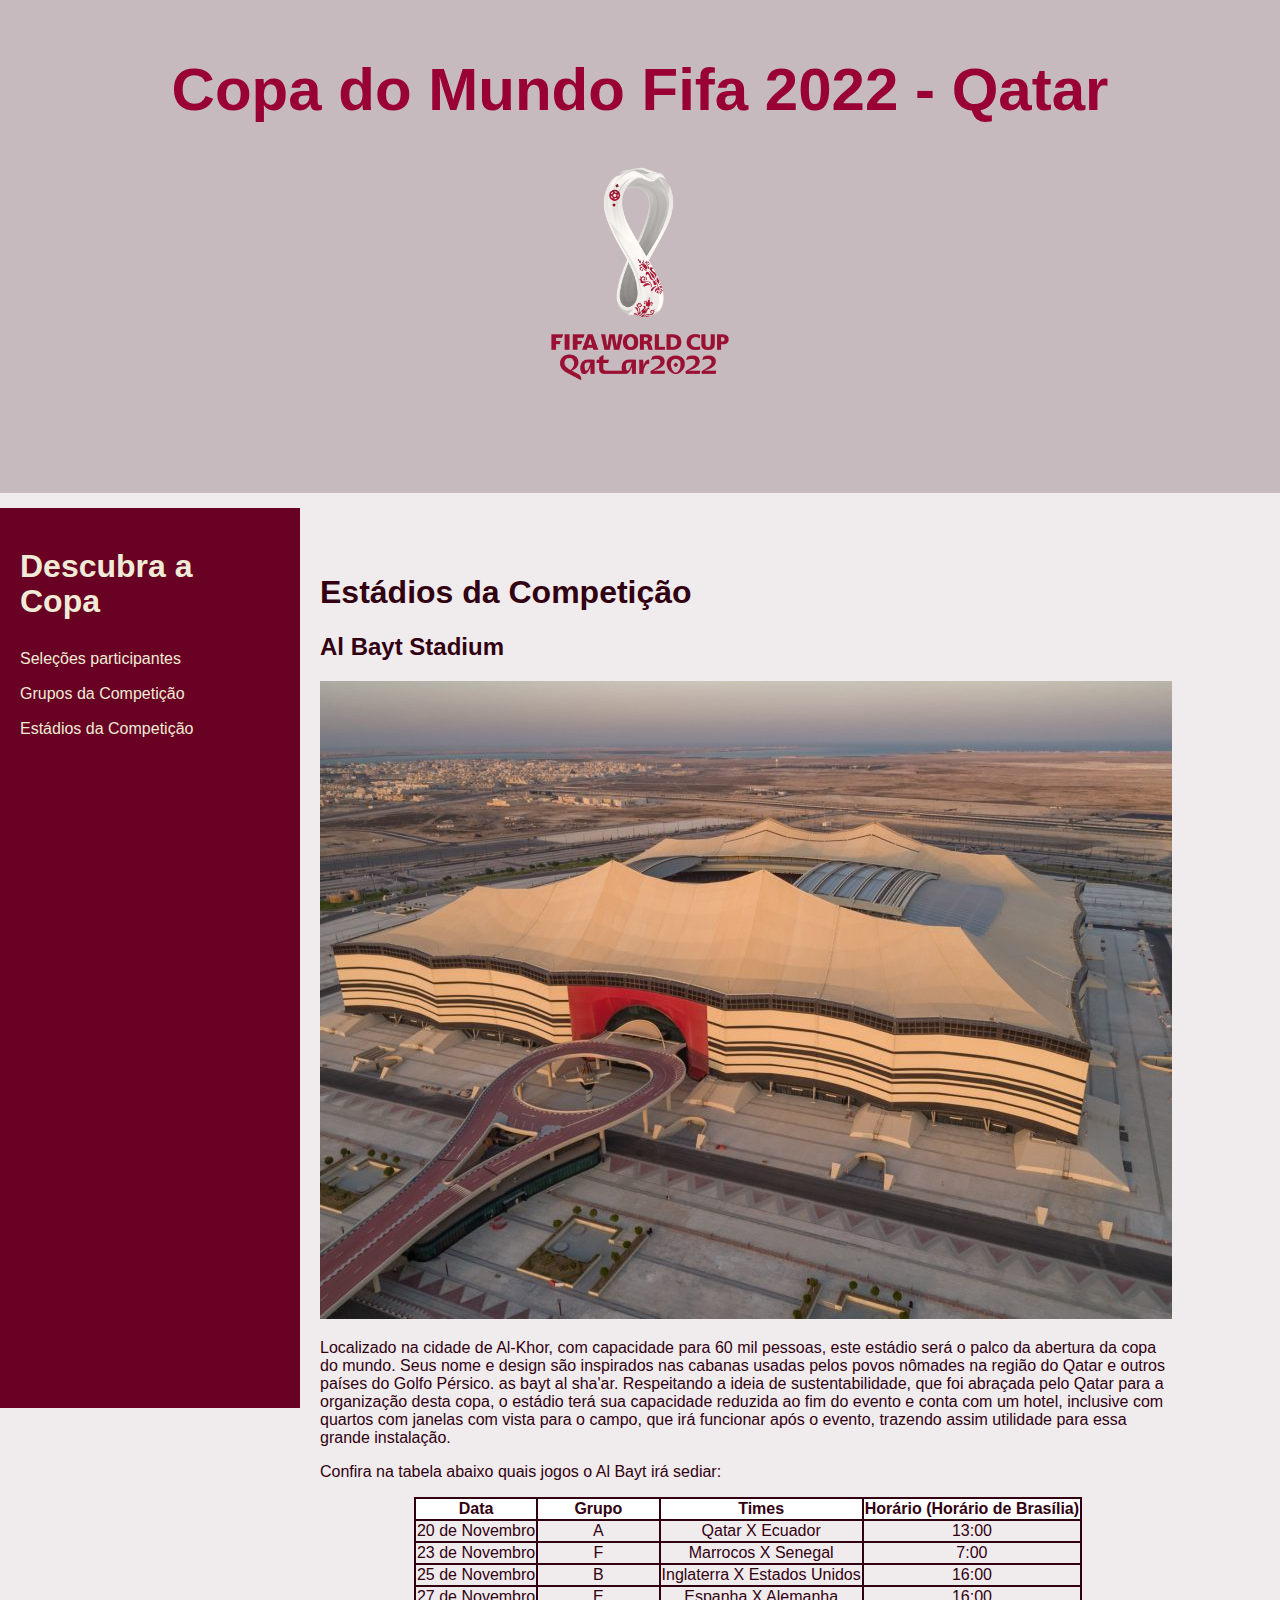
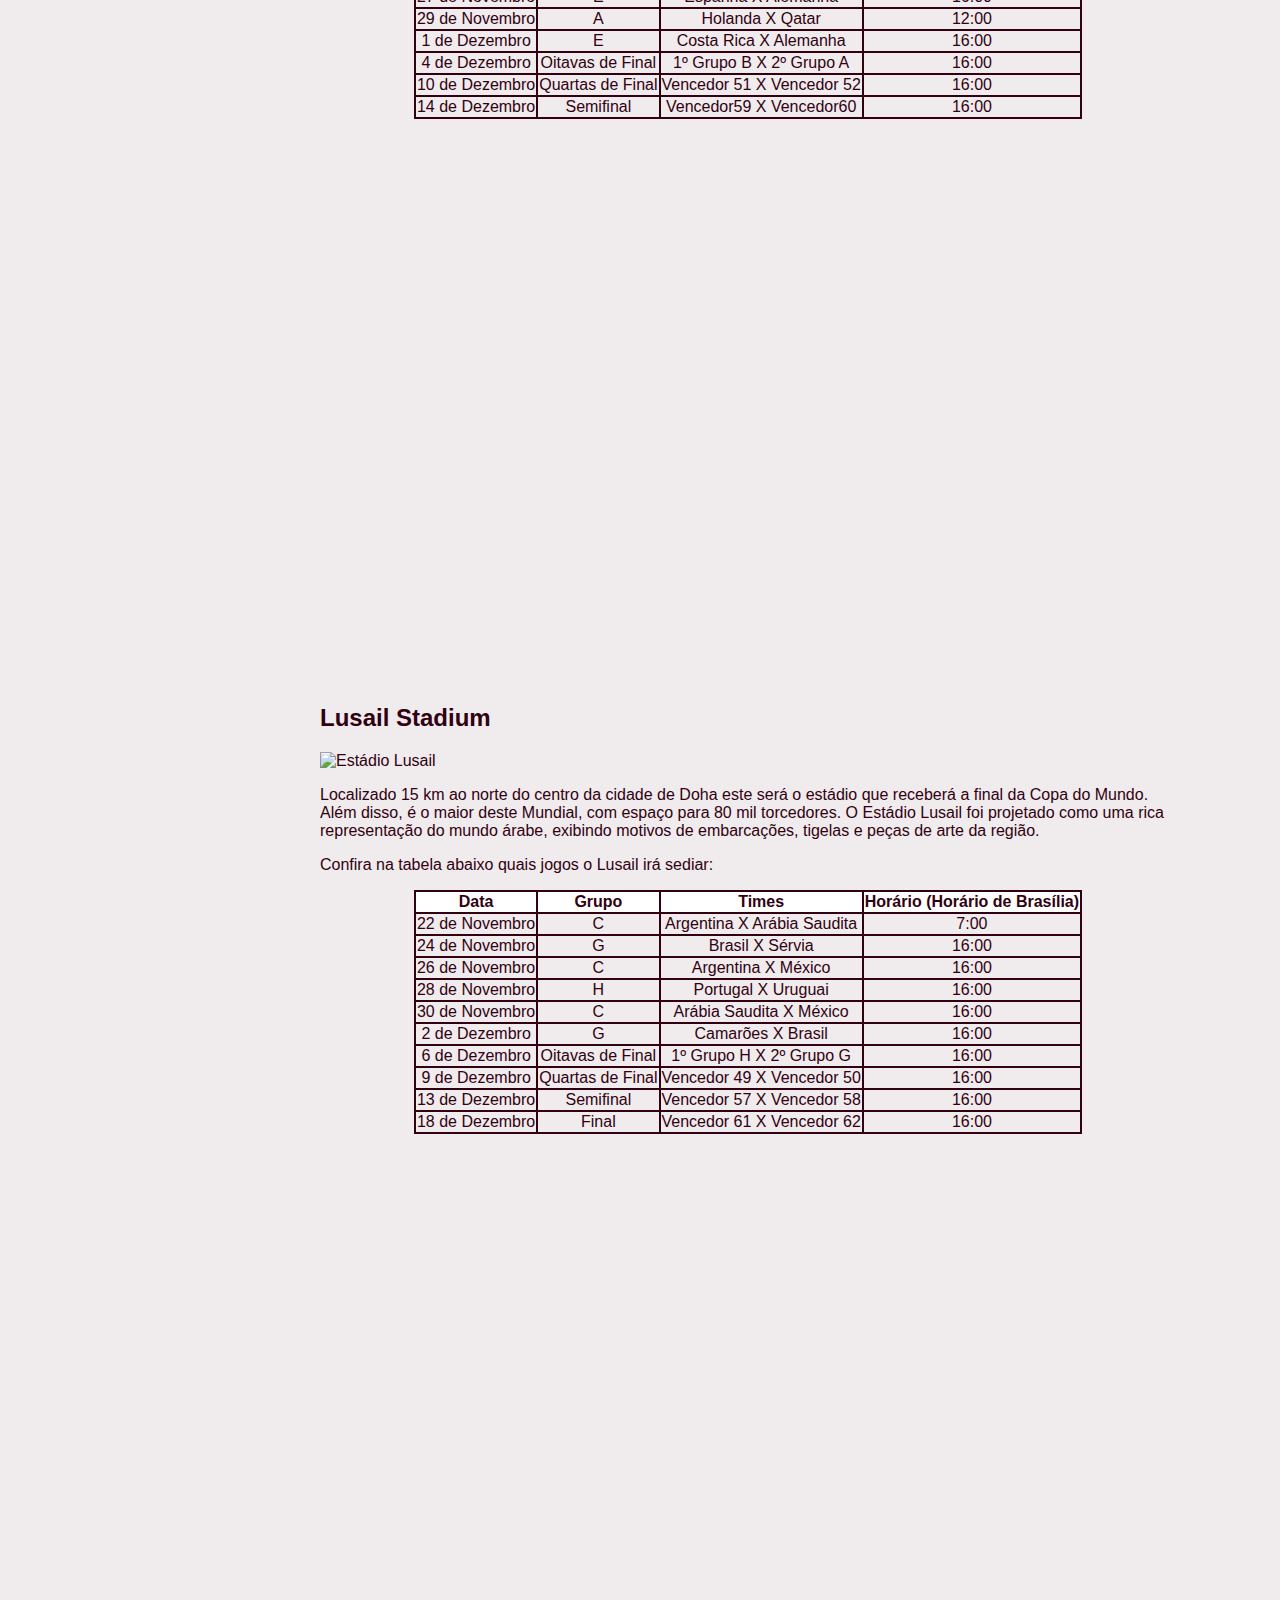
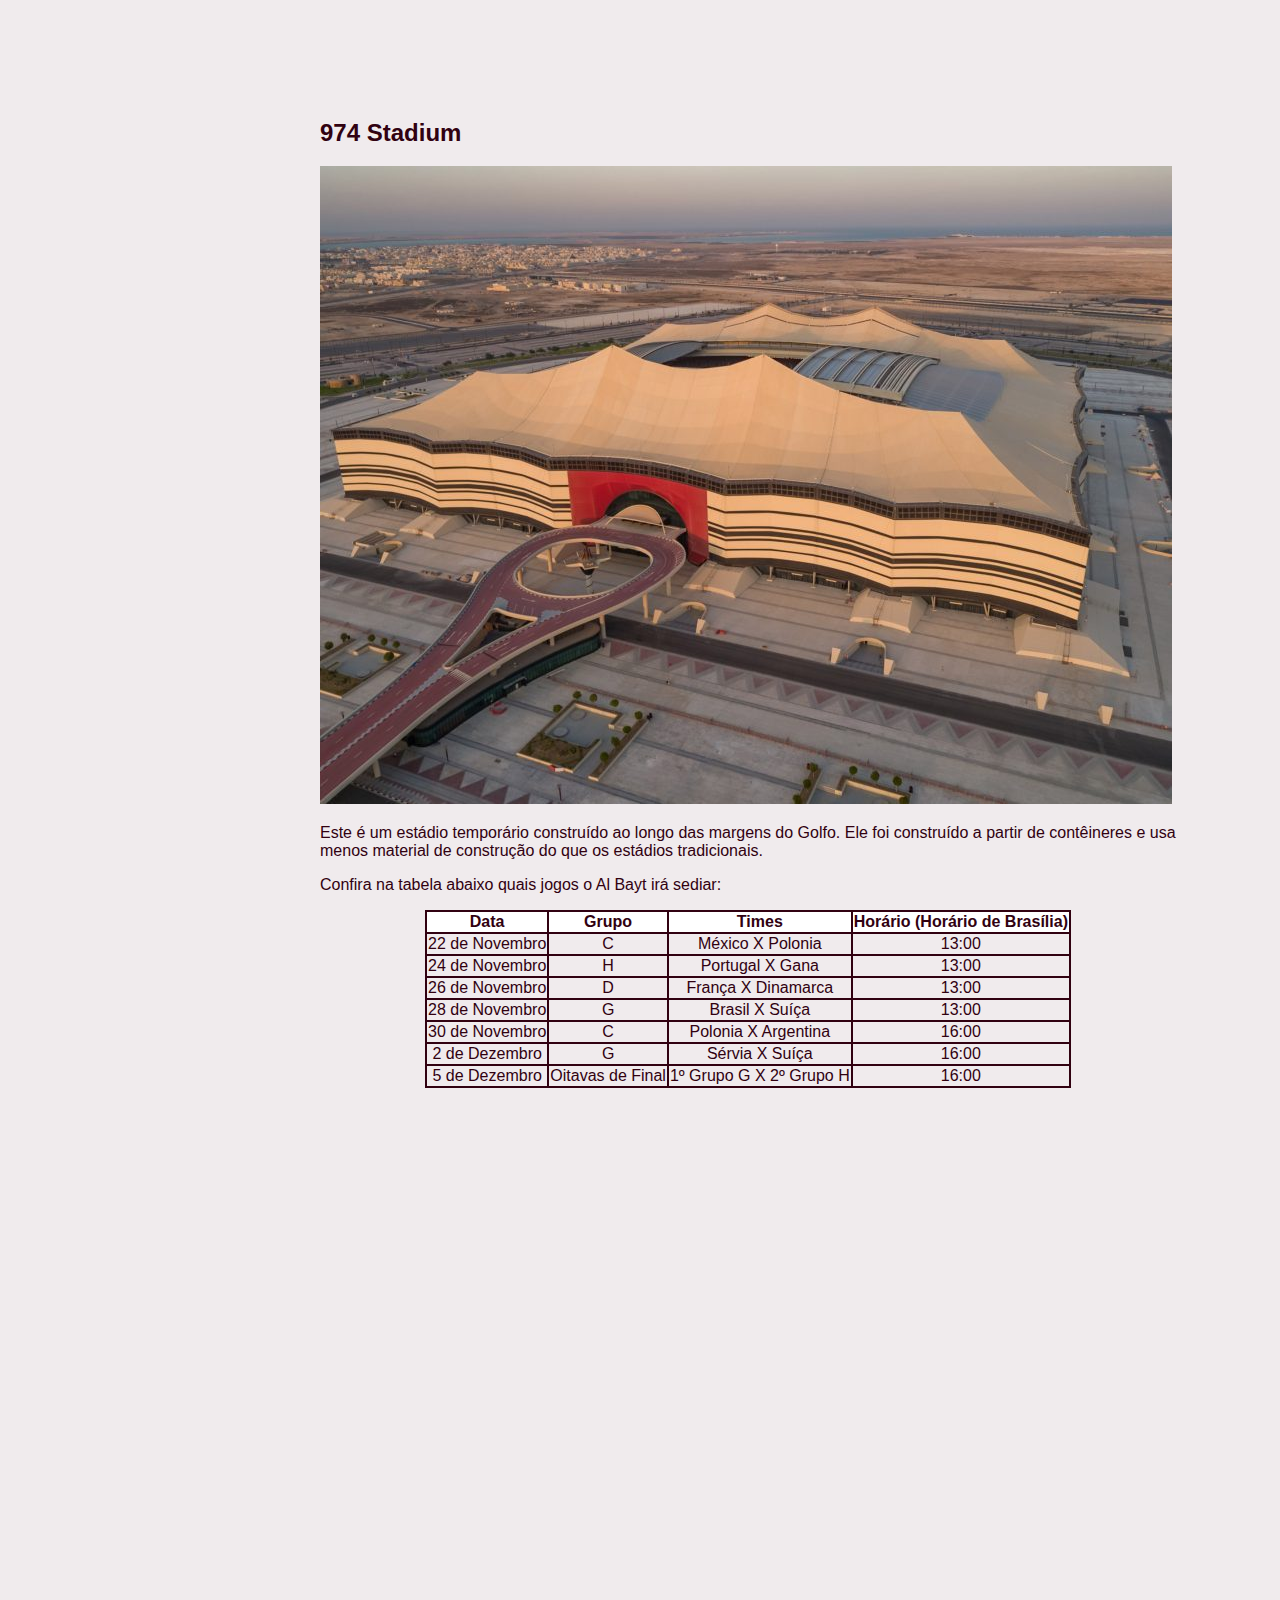
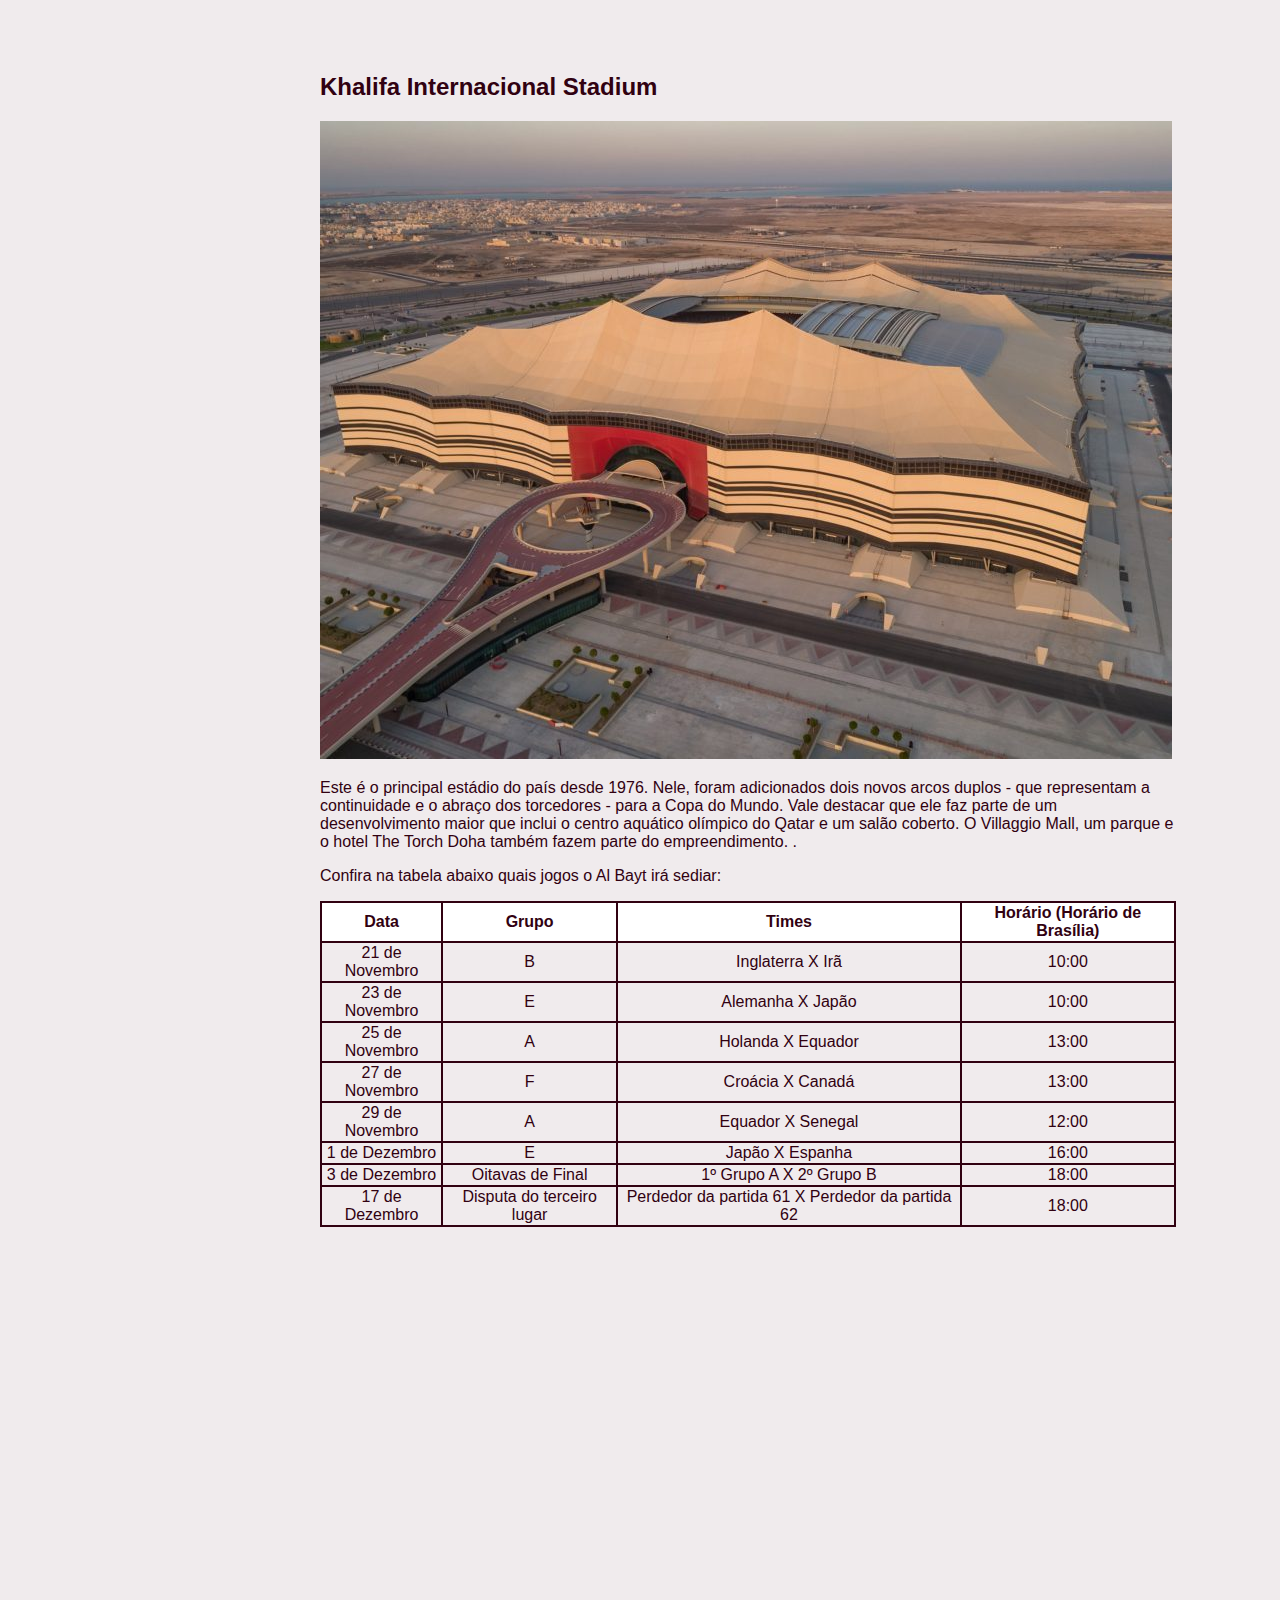
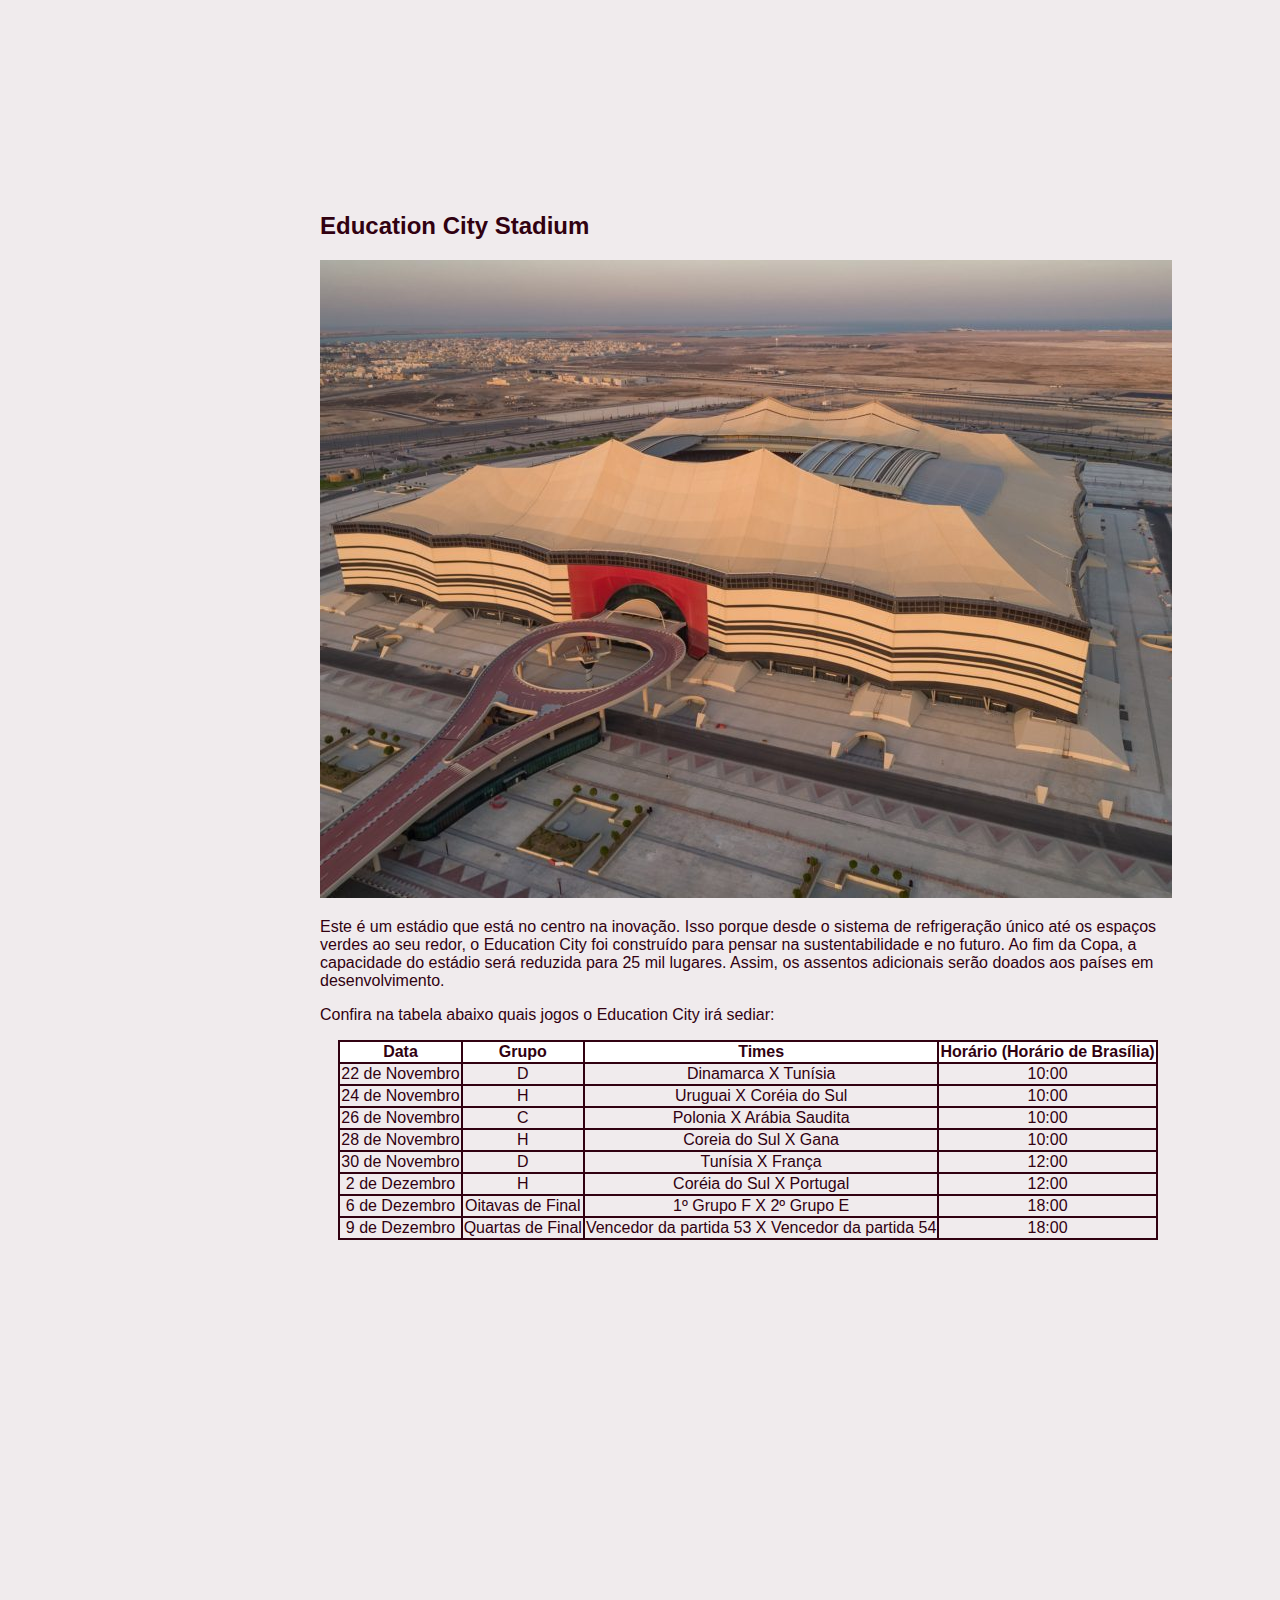
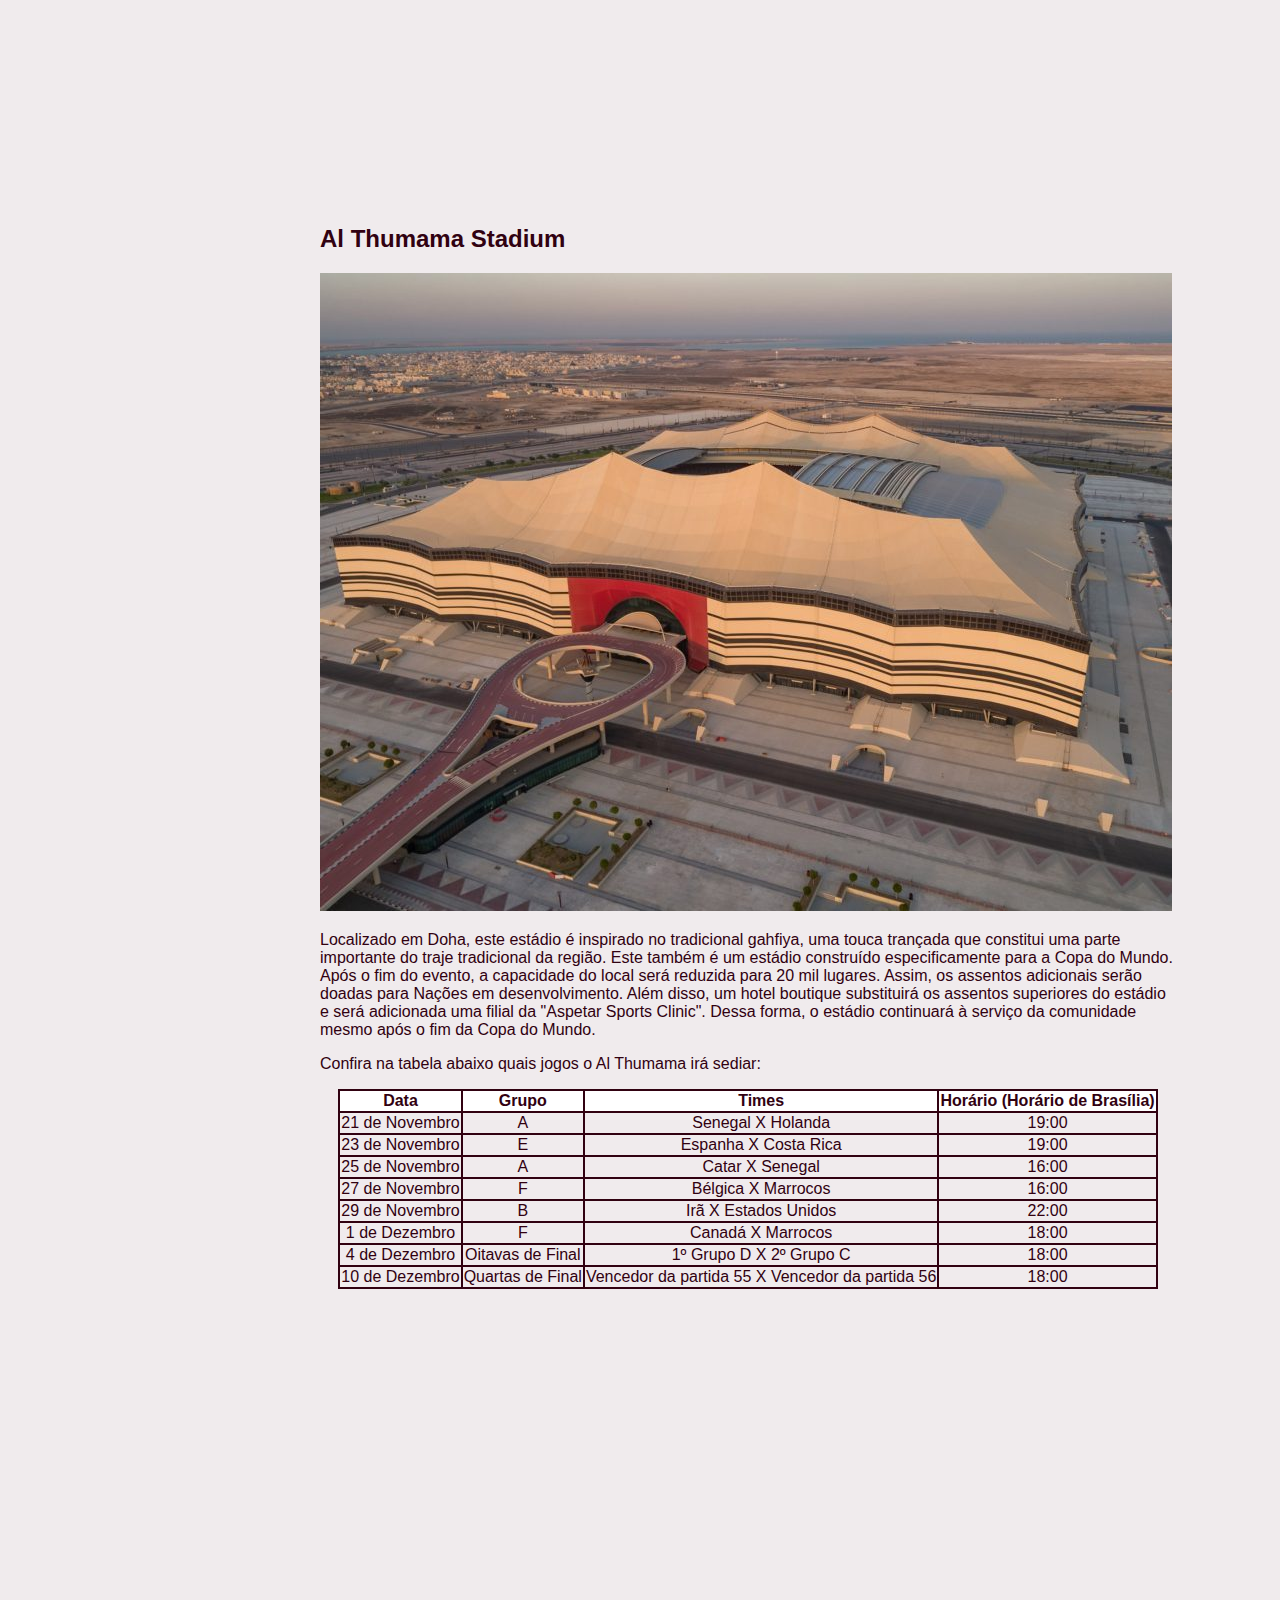
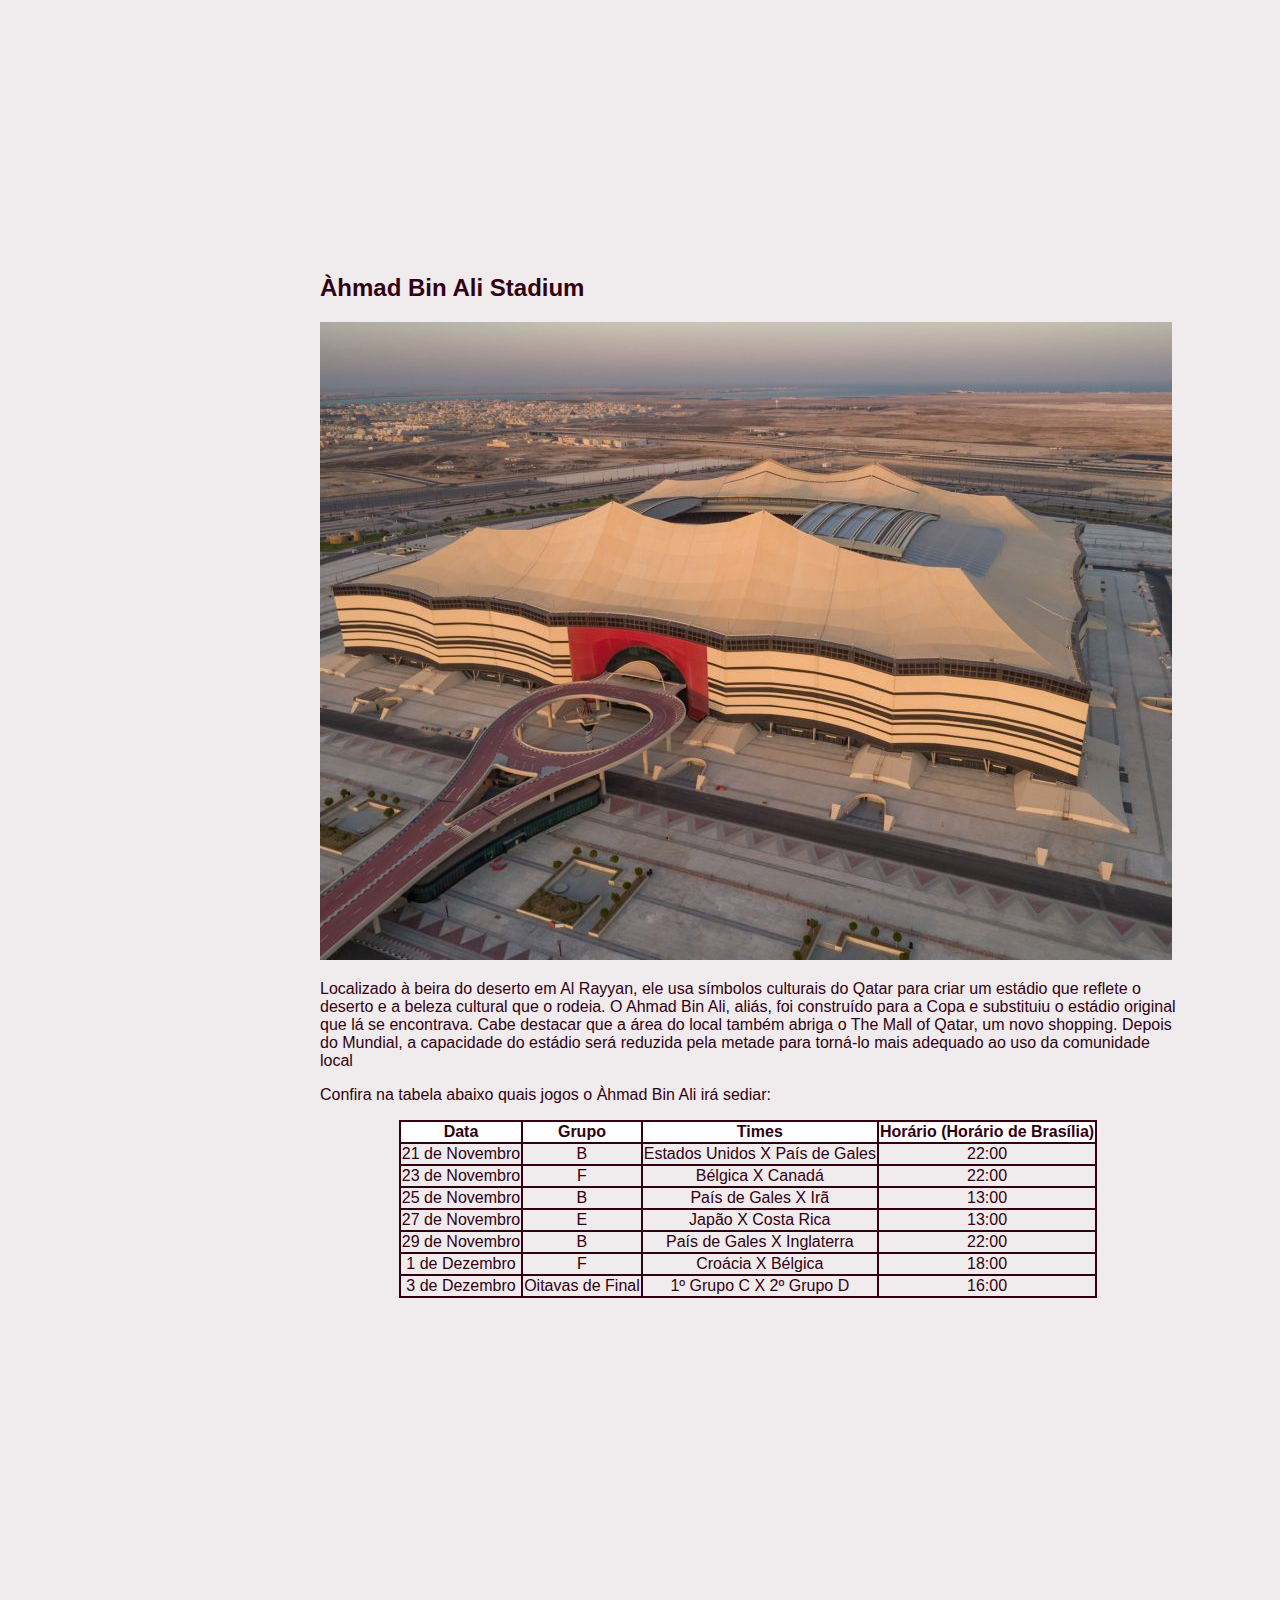
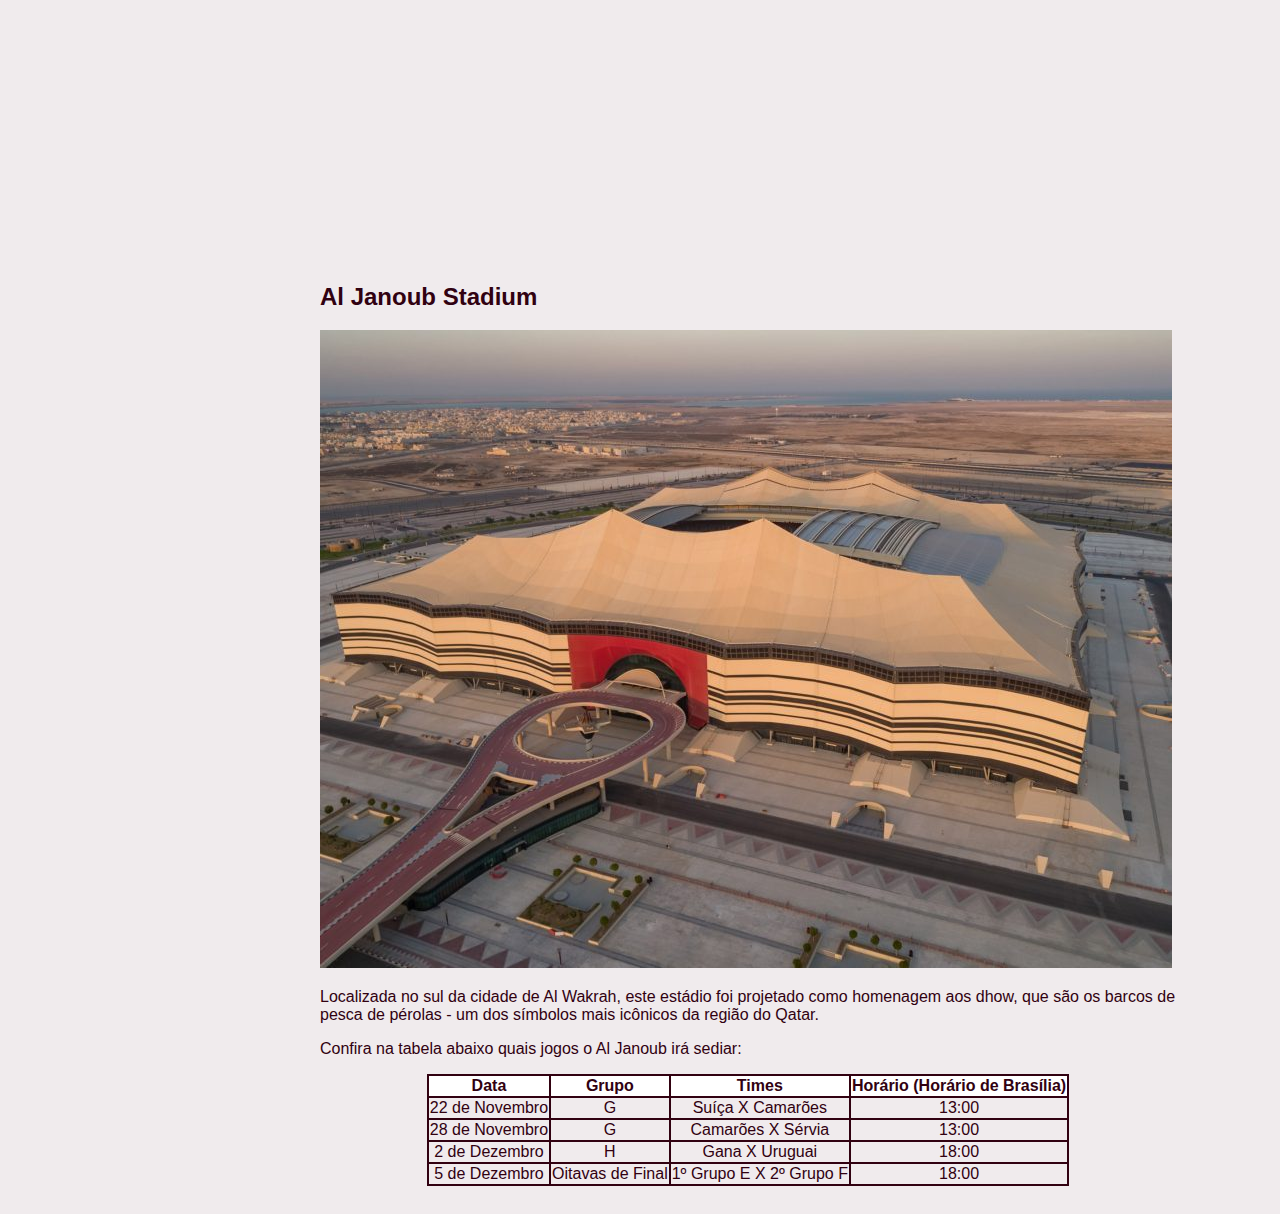
==== commit 9eda75b4: "grupos completos" ====
--- a/estadios.html
+++ b/estadios.html
@@ -30,7 +30,7 @@
   background-color: rgb(240, 235, 237);
   padding: 20px;
   width: 70%;
-    margin-top: 494px;
+    margin-top: 525px;
     margin-left: 300px;
 }
 
--- a/css/copa.css
+++ b/css/copa.css
@@ -37,7 +37,7 @@
         
   /* Create two columns/boxes that floats next to each other */
   nav {
-    margin-top: 487px;
+    margin-top: 500px;
     float: left;
     position: fixed;
     line-height: 35px;
@@ -51,6 +51,7 @@
   nav ul {
     list-style-type: none;
     padding: 0;
+    position: relative;
     font-family: 'Lucida Sans', 'Lucida Sans Regular', 'Lucida Grande', 'Lucida Sans Unicode', Geneva, Verdana, sans-serif;
     color:rgb(240, 235, 237);
   }
@@ -58,7 +59,7 @@
   .divText {
     position: relative;
     margin-left: 300px;
-    margin-top: 486px;
+    margin-top: 525px;
     padding: 20px;
     width: 70%;
     background-color: rgb(240, 235, 237);
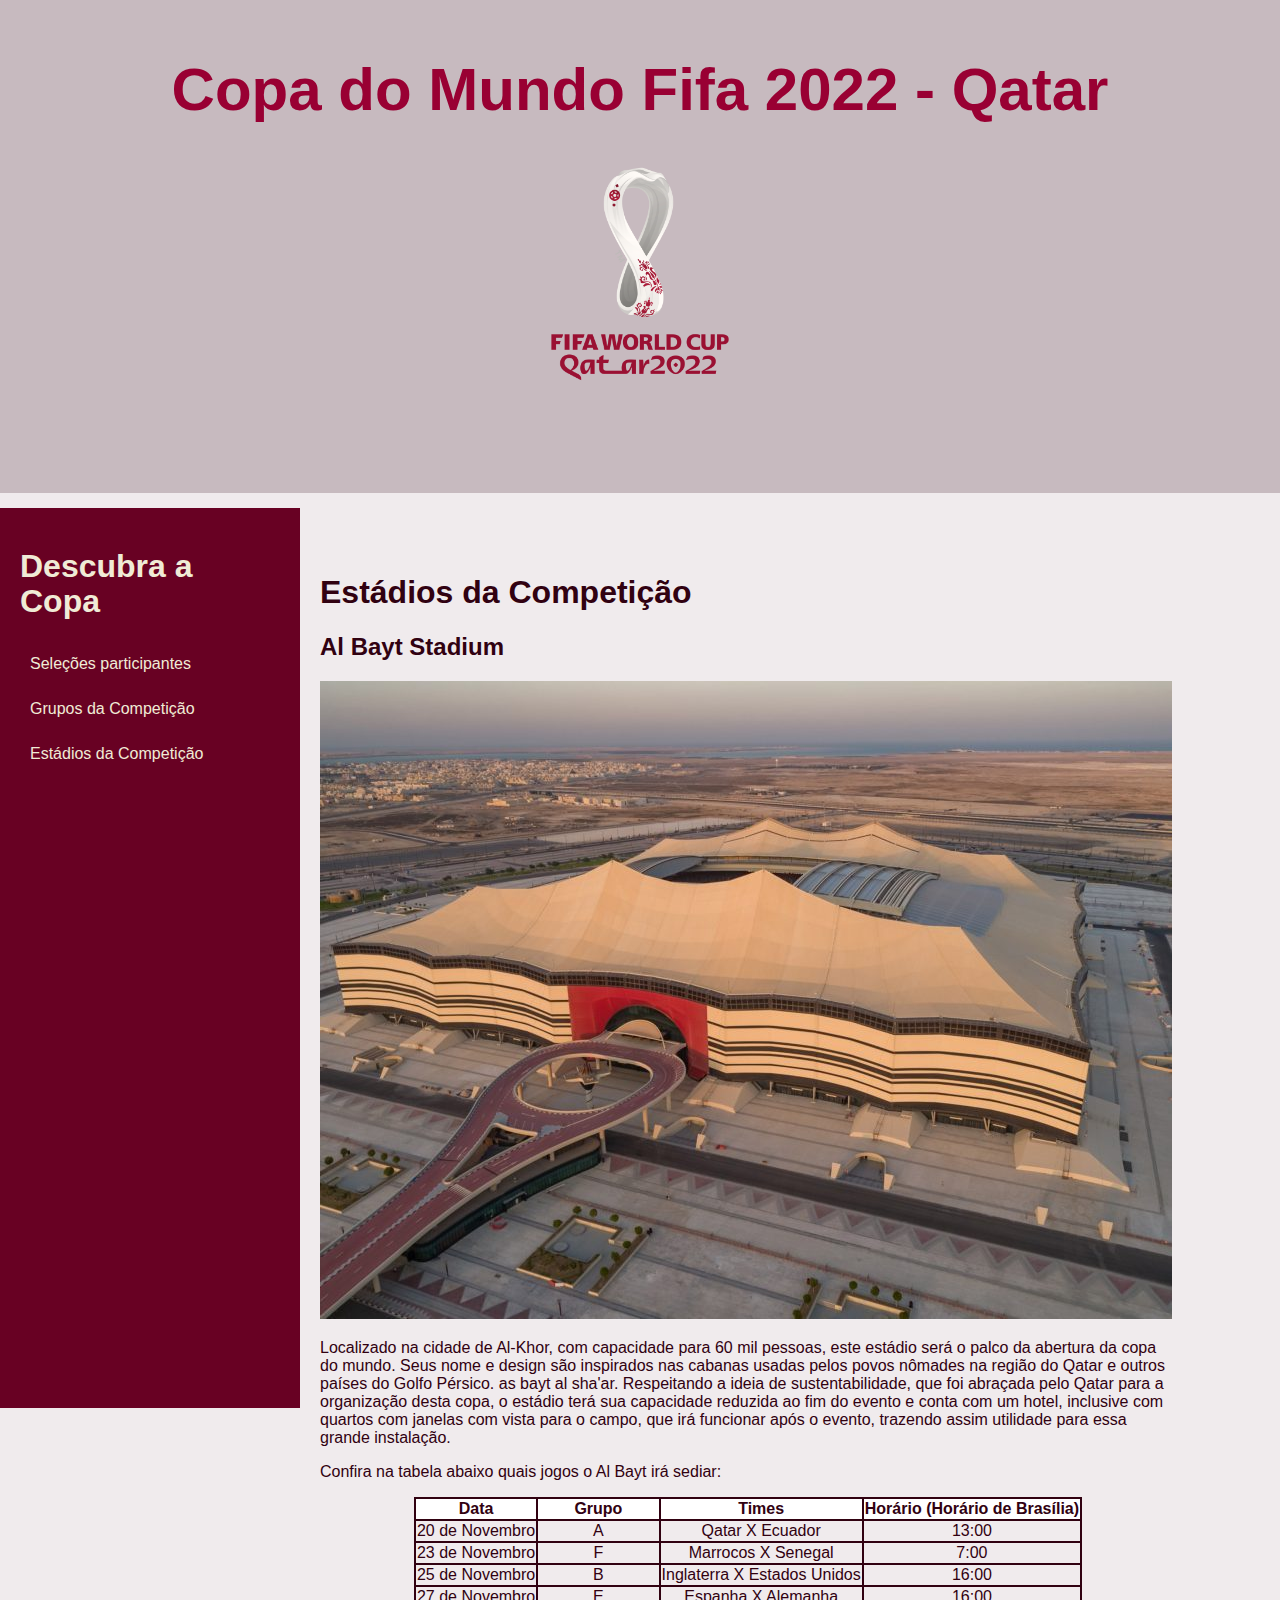
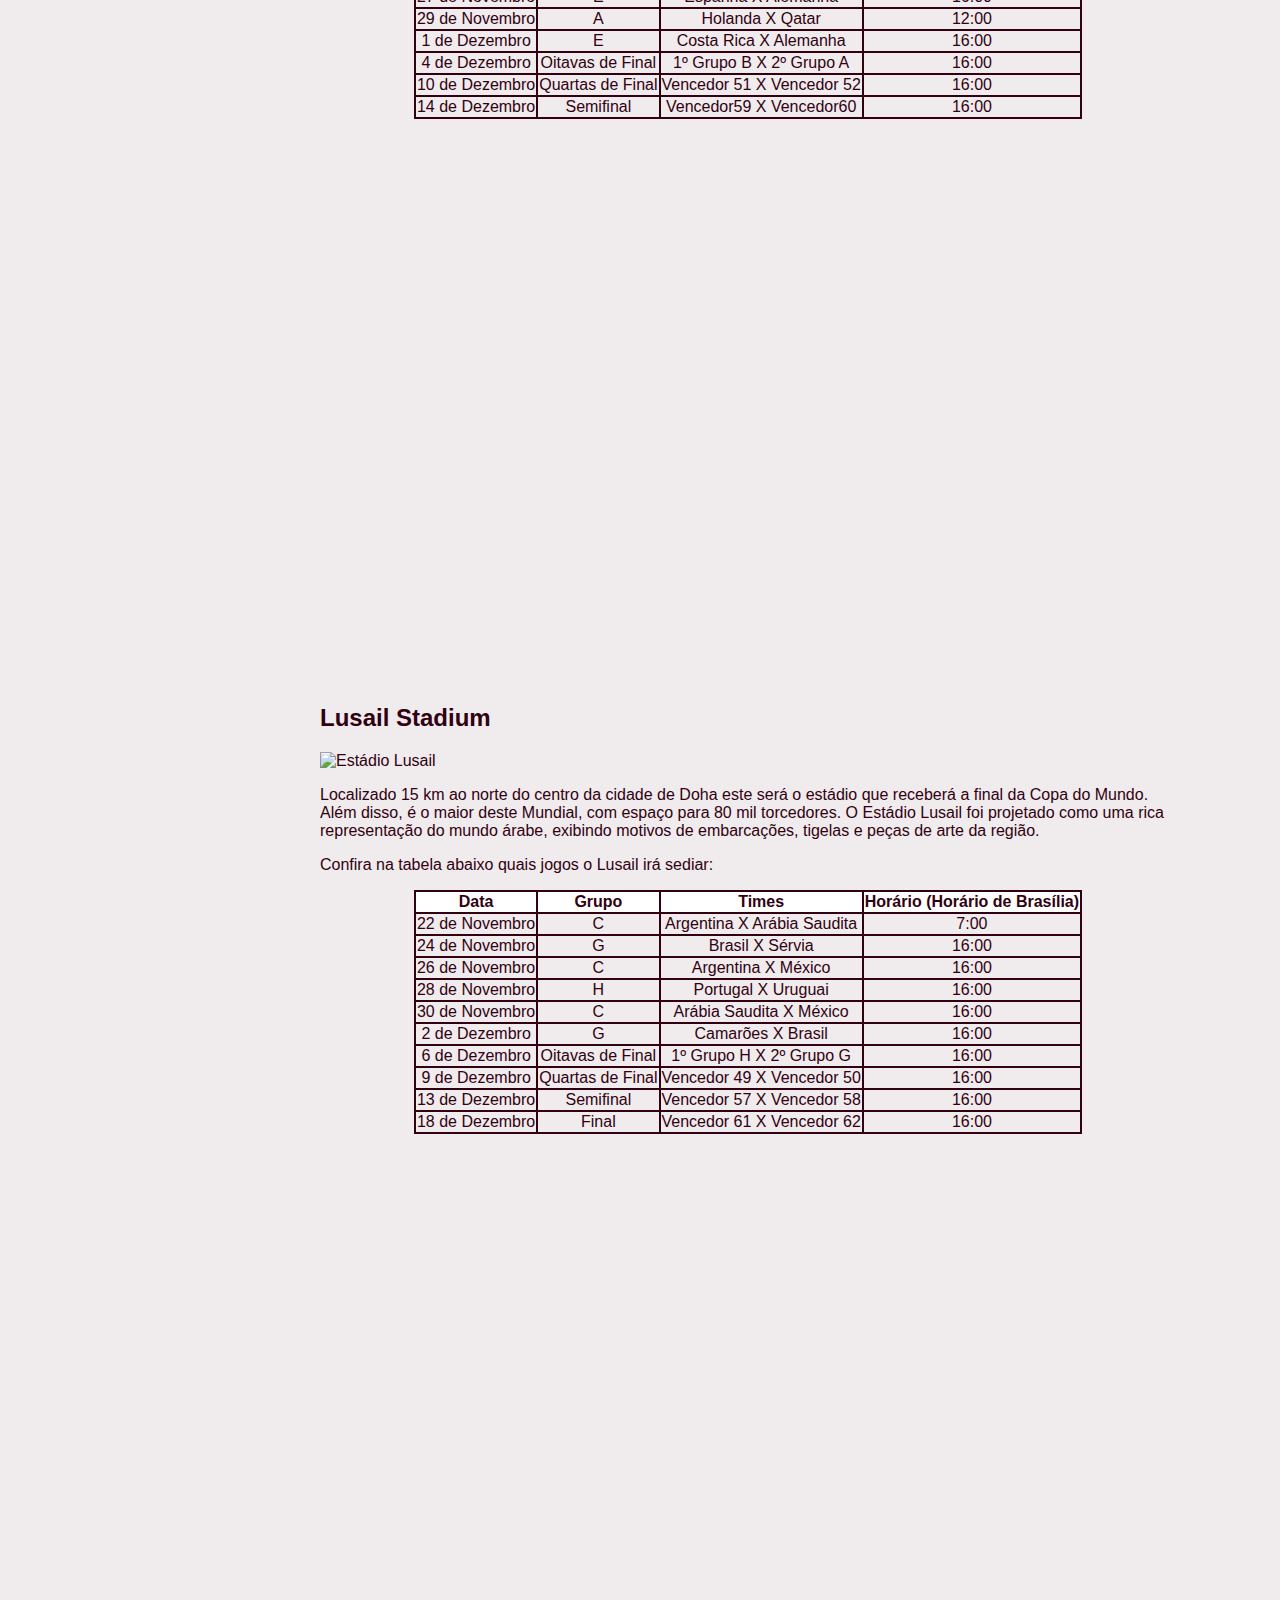
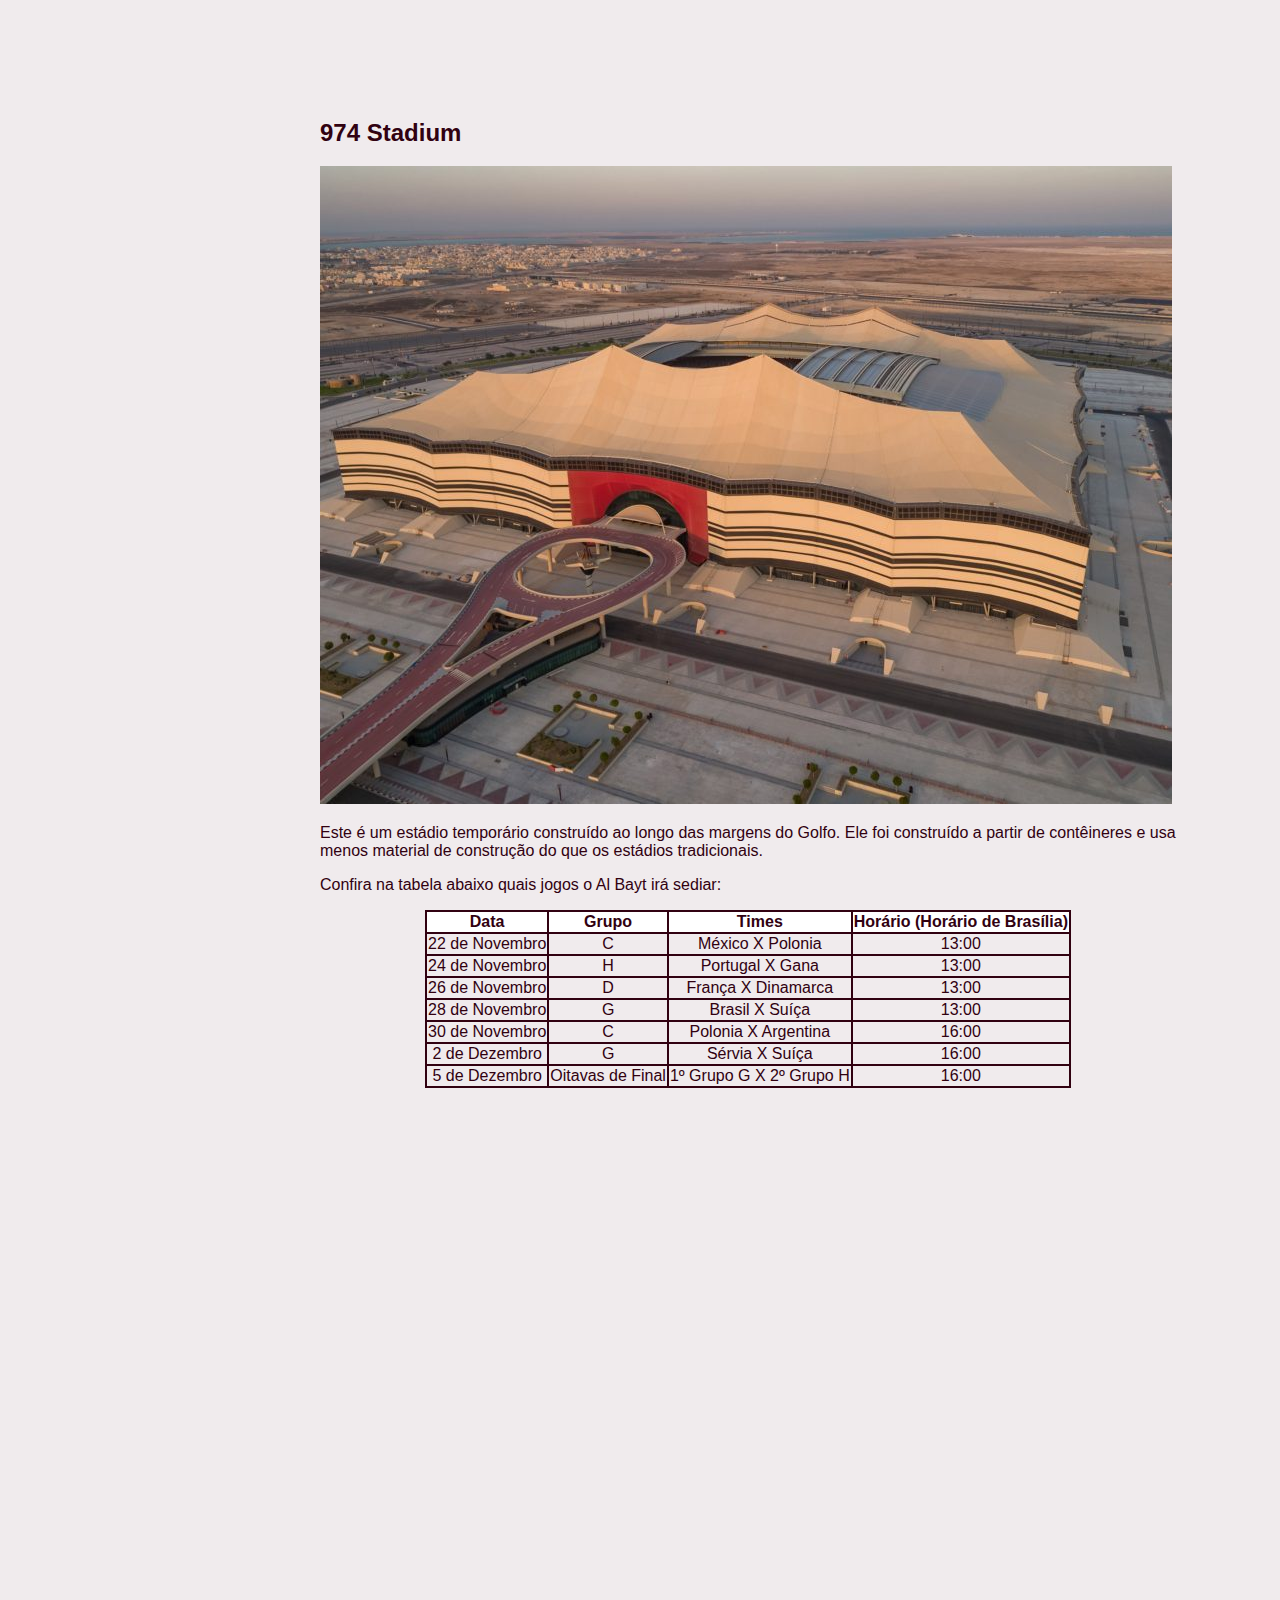
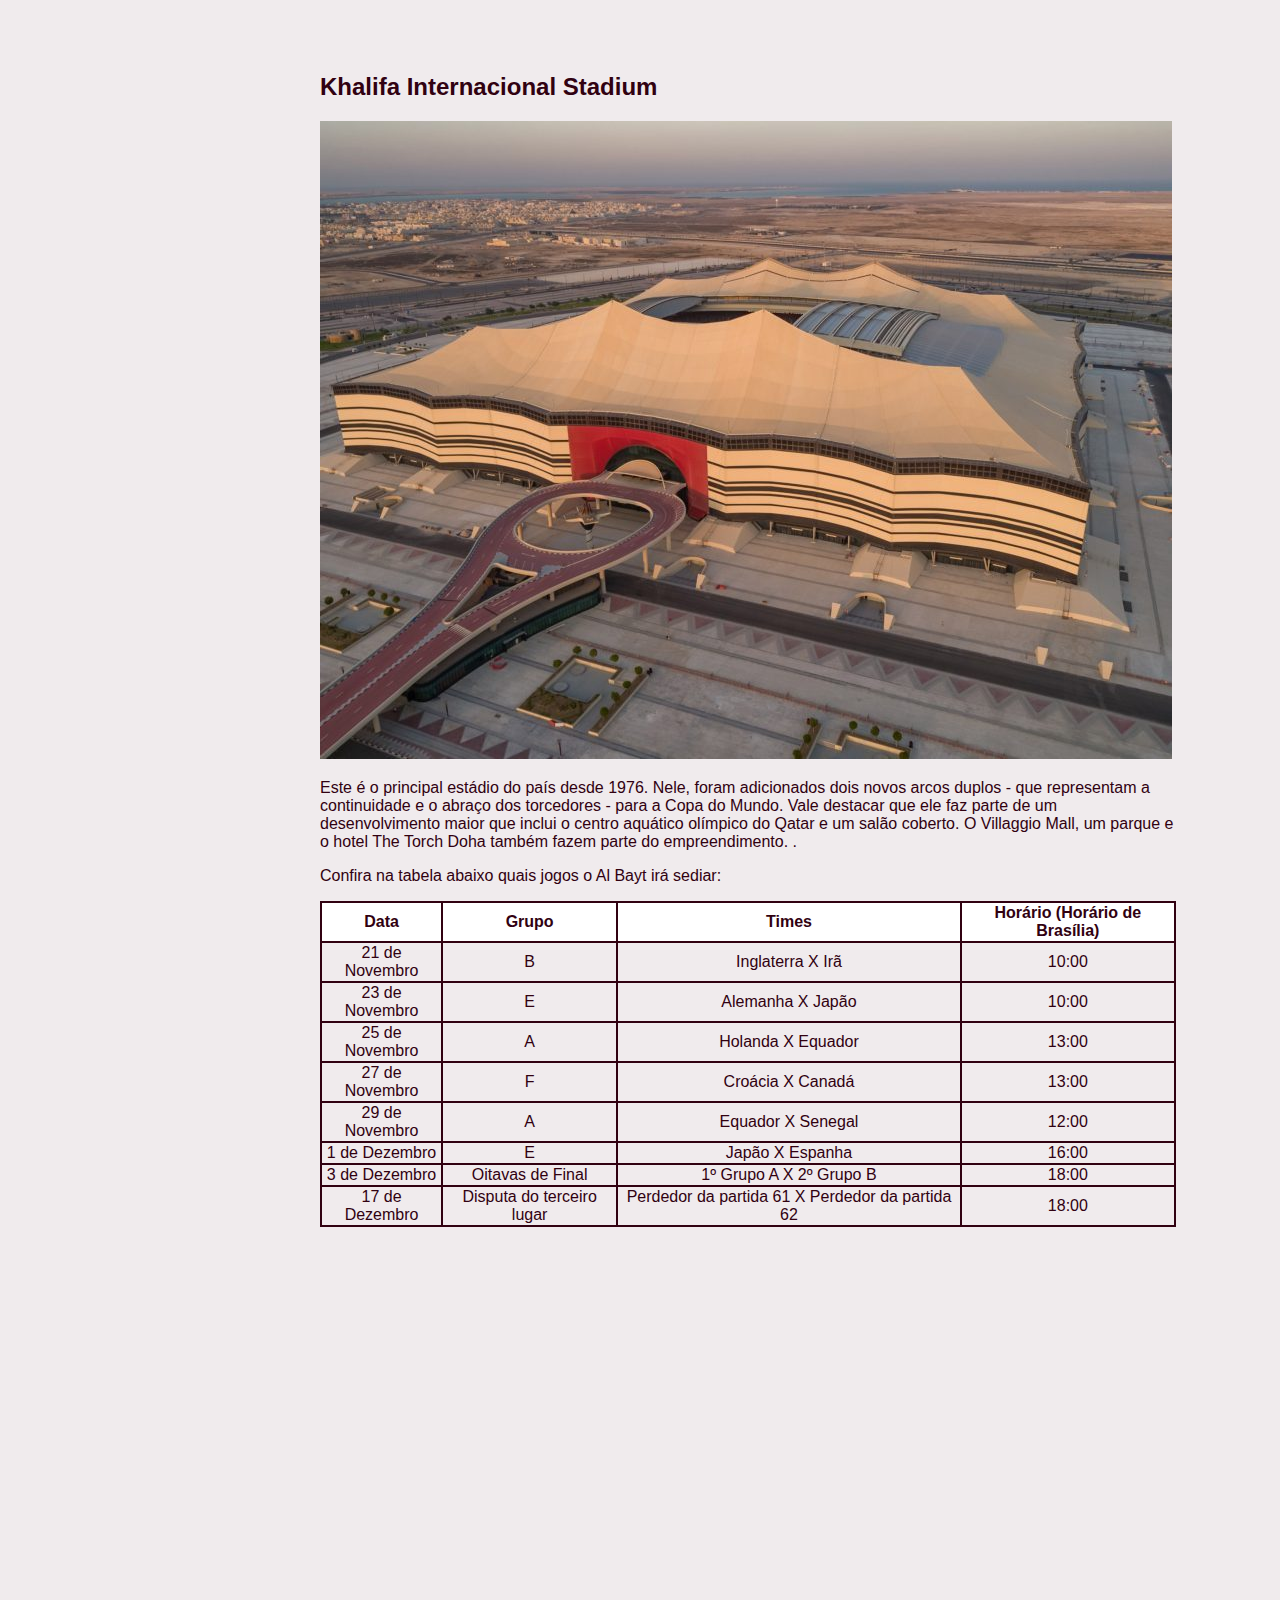
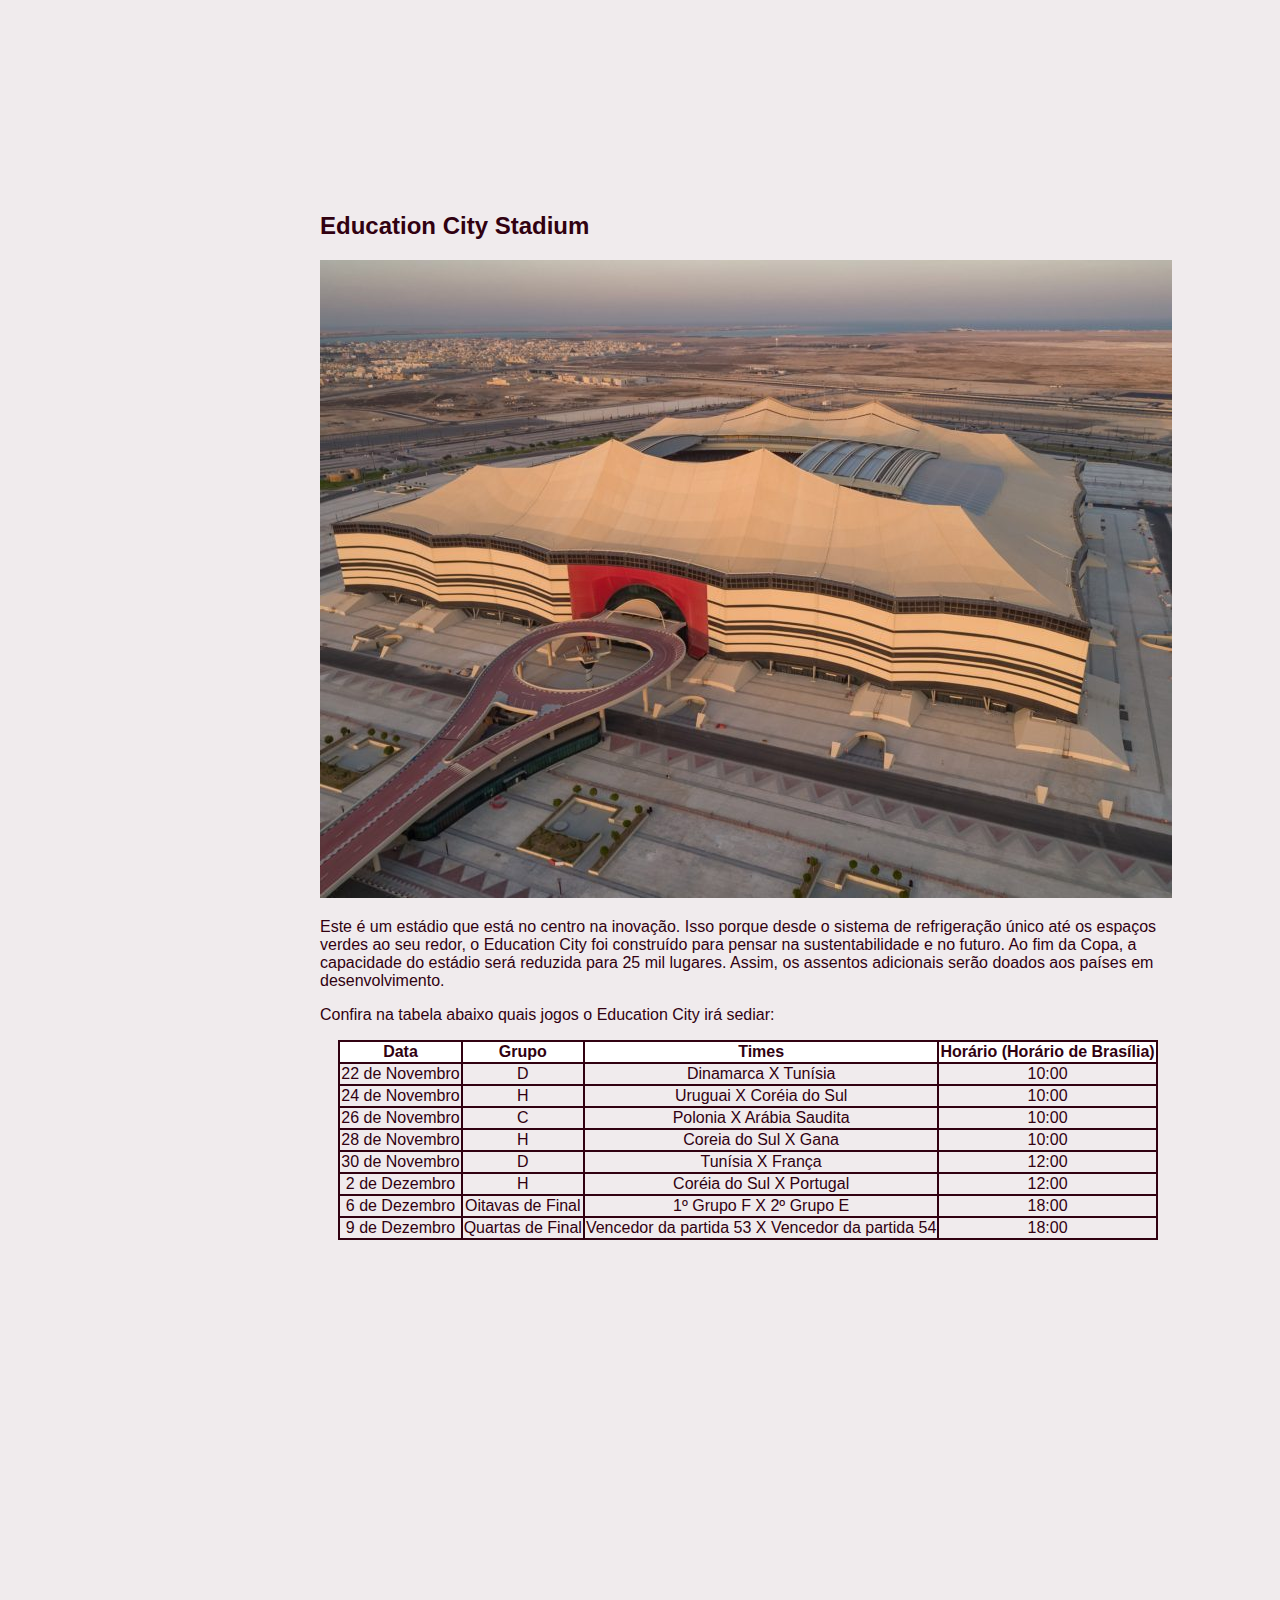
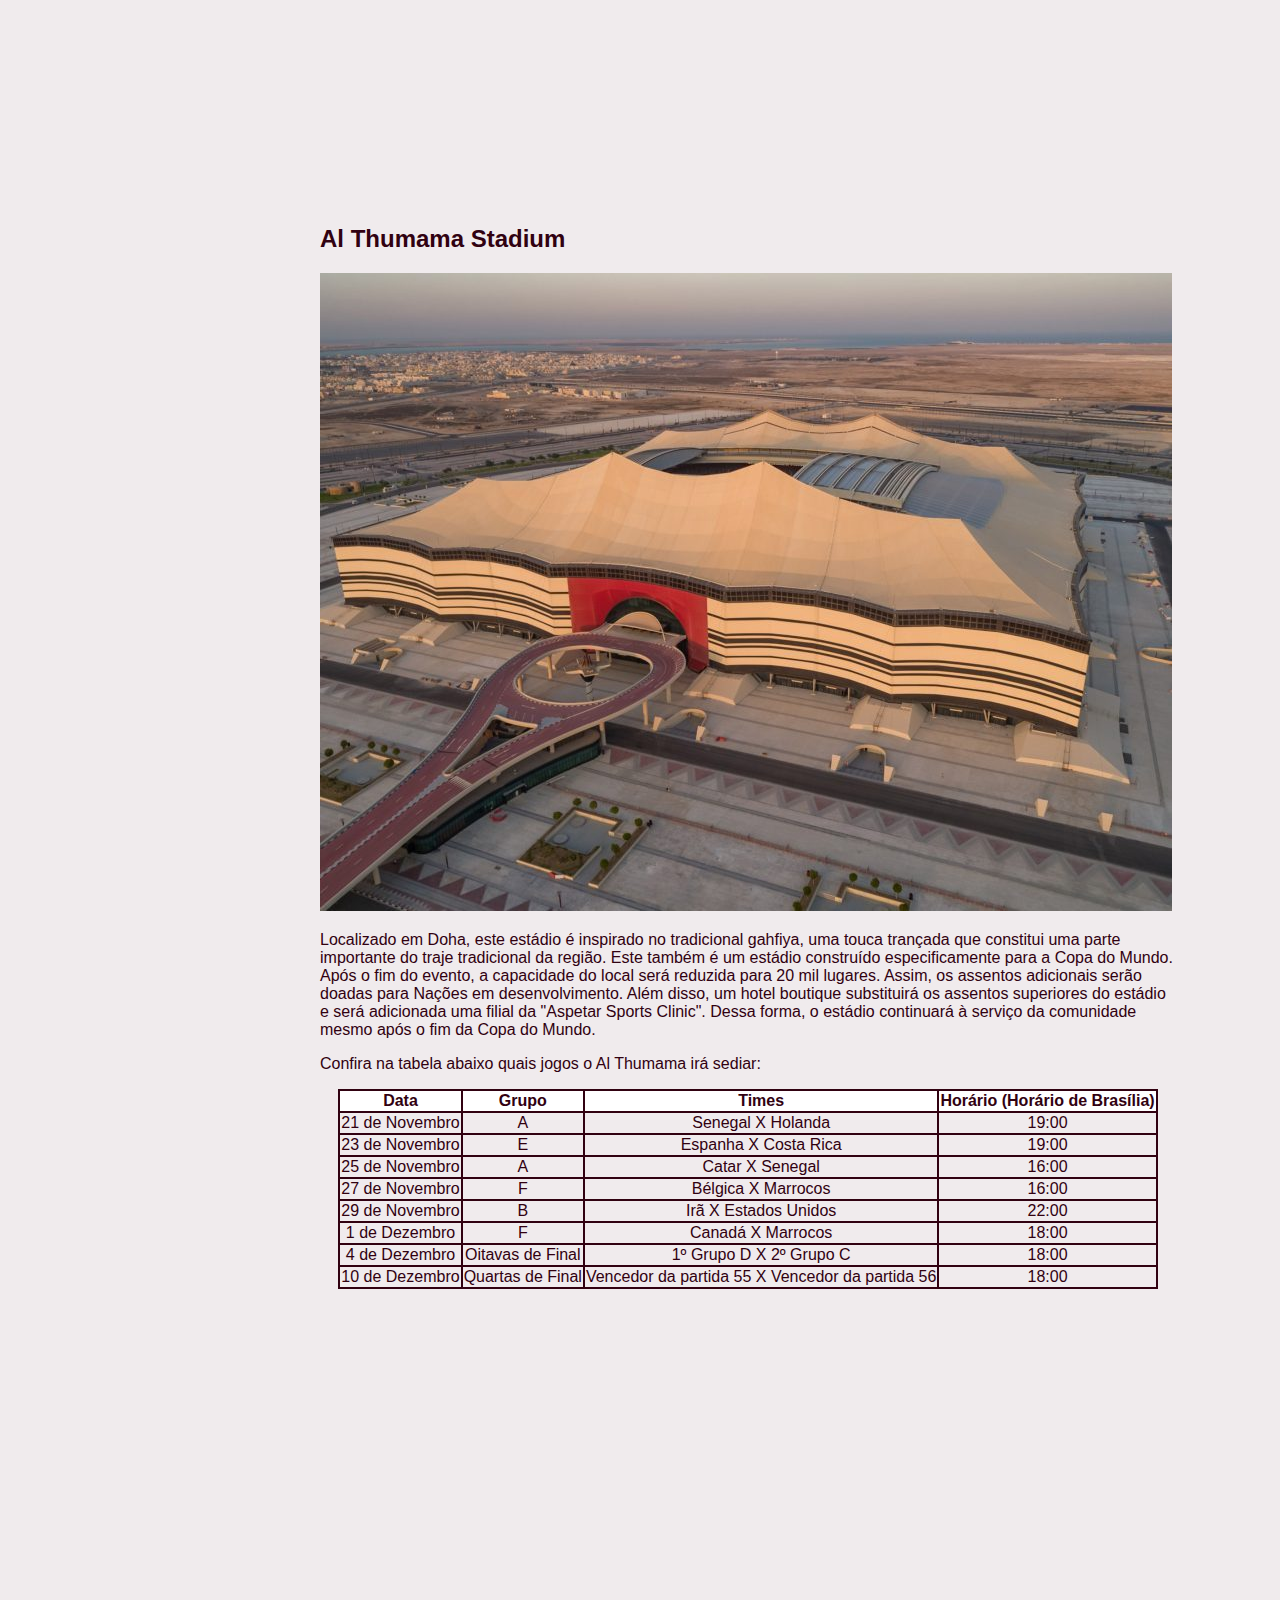
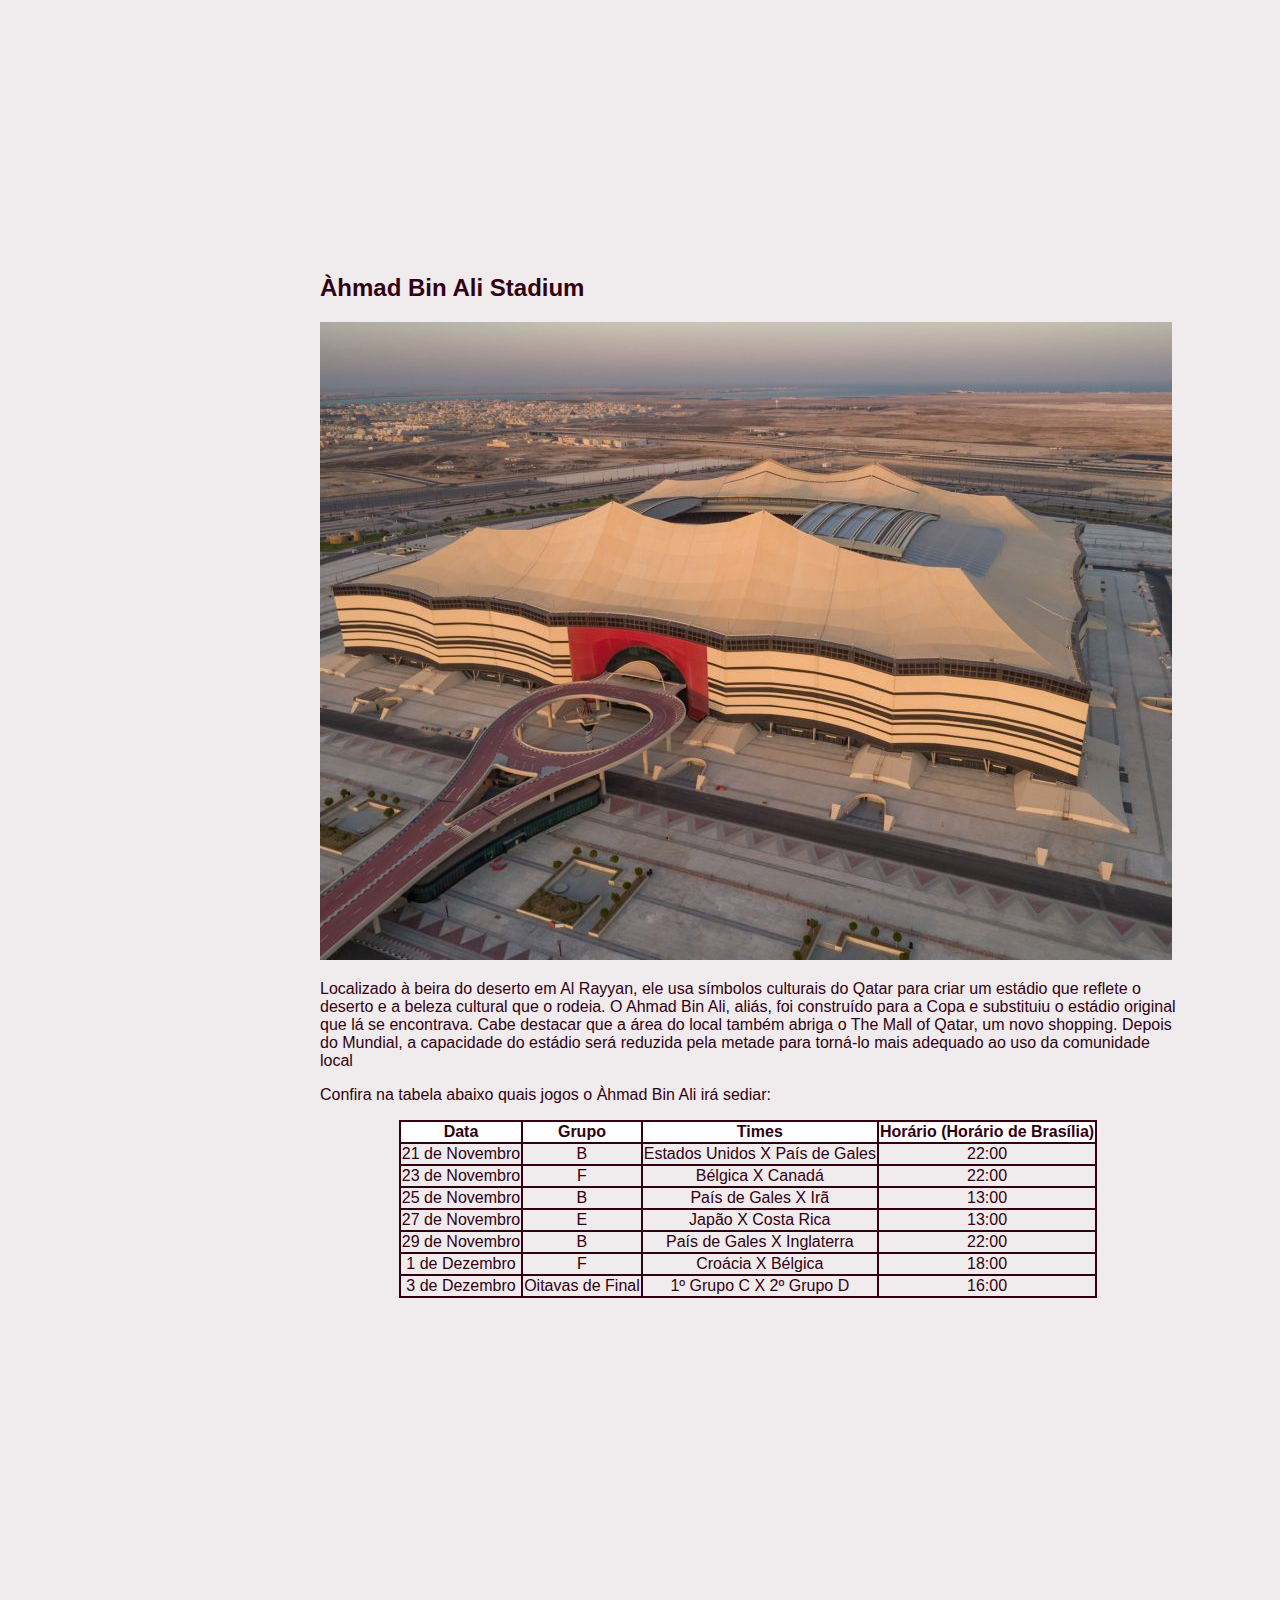
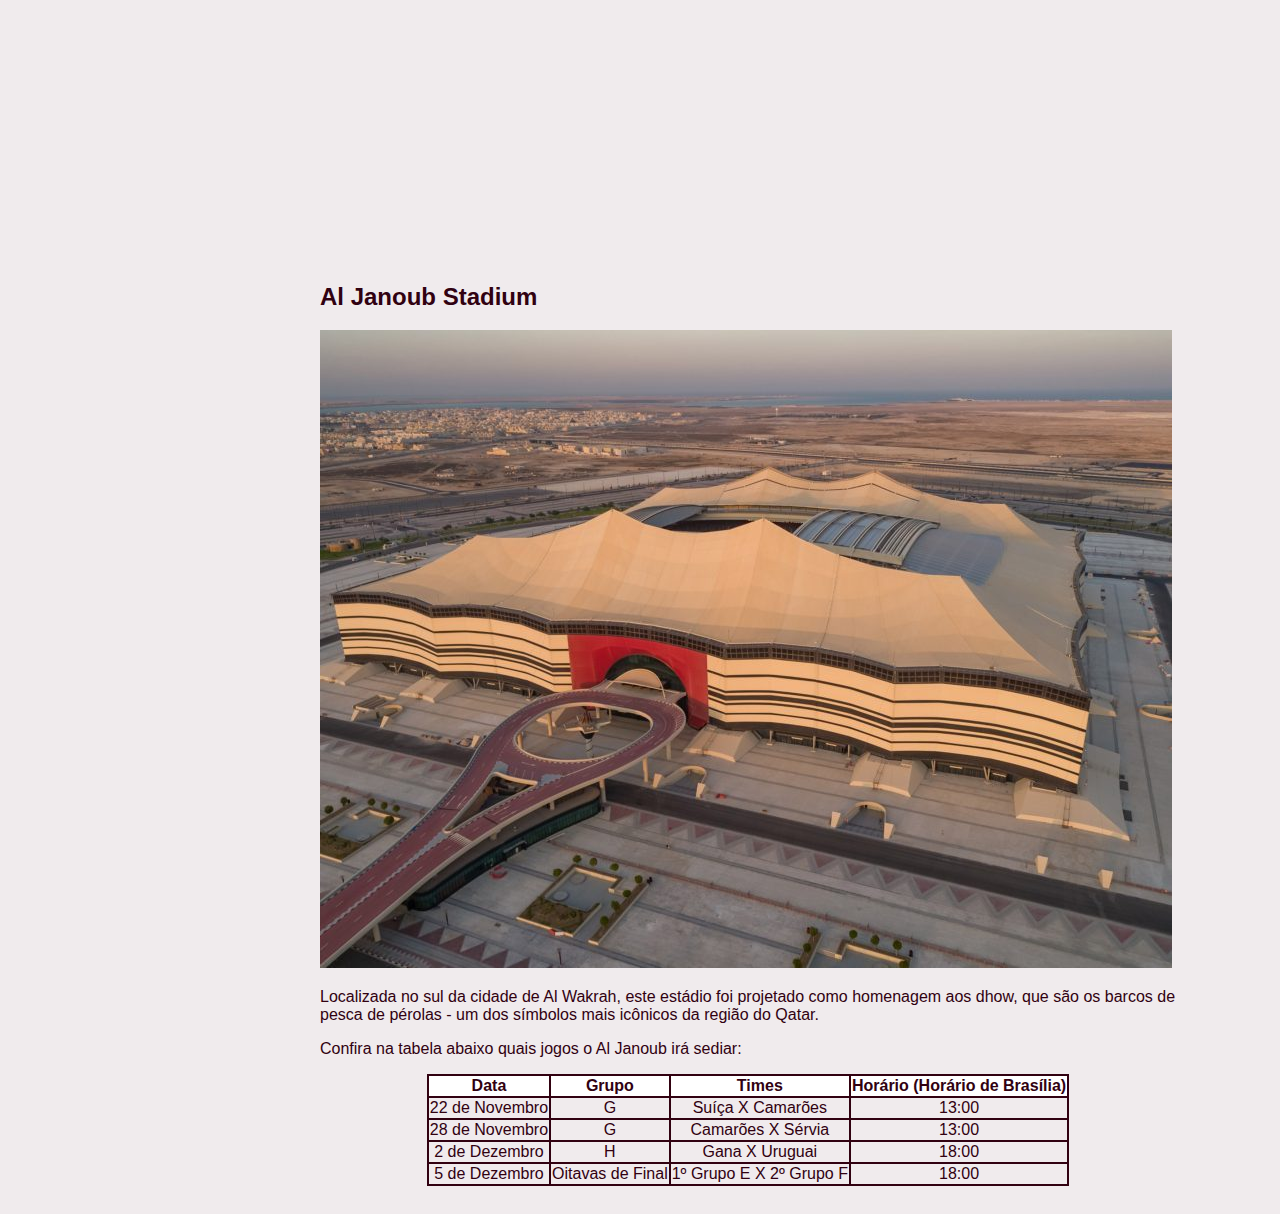
==== commit 3ce2c3aa: "selecoes e estilo no indice" ====
--- a/estadios.html
+++ b/estadios.html
@@ -6,42 +6,25 @@
     <meta name="viewport" content="width=device-width, initial-scale=1.0">
     <title>Copa do Mundo 2022 | Qatar</title>
     <link href="img/copaicon.ico" rel="icon">
-    <link rel="stylesheet" href="css/copa.css"> 
+    <link rel="stylesheet" href="css/copa.css">
+    <link rel="stylesheet" href="css/estadios.css"> 
     <nav>
       
-      <h1 style="color:rgb(240, 235, 214)">Descubra a Copa</h1>
-        <ul>
-          
-          <li><a href="index.html" style="color:rgb(240, 235, 214)">Seleções participantes</a></li>
-          <li><a href="grupos.html" style="color:rgb(240, 235, 214)">Grupos da Competição</a></li>
-          <li><a href="estadios.html" style="color:rgb(240, 235, 214)">Estádios da Competição</a></li>
-          
-            </ul>
-      </nav>
-  <style>
-#jogos1, th, td {
-  border: 2px solid rgb(49, 1, 17);
-  border-collapse: collapse;
-  text-align: center;
-}
-
-#info {
-  position: relative;
-  background-color: rgb(240, 235, 237);
-  padding: 20px;
-  width: 70%;
-    margin-top: 525px;
-    margin-left: 300px;
-}
-
-.tabela1 {
-  text-align: center;
-}
-
-#primeira {
-    background-color: rgb(255, 255, 255);
-}
-    </style>
+        <h1 style="color:rgb(240, 235, 214)">Descubra a Copa</h1>
+          <ul class="menu">
+            
+            <li><a href="selecoes.html" style="color:rgb(240, 235, 214)">Seleções participantes</a>
+                  <ul>
+                      <li><a href="selecoes.html#brasil">Brasil</a></li>
+                      <li><a href="link pra ir direto no país">País</a></li>
+                      <li><a href="link pra ir direto no país">País</a></li>
+                  </ul>
+              </li>
+            <li><a href="grupos.html" style="color:rgb(240, 235, 214)">Grupos da Competição</a></li>
+            <li><a href="estadios.html" style="color:rgb(240, 235, 214)">Estádios da Competição</a></li>
+            
+              </ul>
+        </nav>
 </head>
 <body>
     <header><div class="myDiv"><a href="index.html">
--- a/css/copa.css
+++ b/css/copa.css
@@ -79,4 +79,23 @@
     width: 100%;
     height: auto;
   }
-}+}
+
+.menu li a{color:#2c0211; text-decoration:none; padding:5px 10px; display:block;}
+
+.menu li a:hover{;
+color: rgb(29, 14, 20, 0.653);
+-moz-box-shadow:0 3px 10px 0 #CCC;
+-webkit-box-shadow:0 3px 10px 0 #ccc;
+text-shadow:0px 0px 5px #fff;
+}
+
+.menu li  ul{
+    position:absolute;
+    top:25px;
+    left: 90px;
+    background-color:rgb(199, 186, 191);
+    display:none;
+    }
+
+    .menu li:hover ul, .menu li.over ul{display:block;}--- a/css/estadios.css
+++ b/css/estadios.css
@@ -0,0 +1,22 @@
+#jogos1, th, td {
+    border: 2px solid rgb(49, 1, 17);
+    border-collapse: collapse;
+    text-align: center;
+  }
+  
+  #info {
+    position: relative;
+    background-color: rgb(240, 235, 237);
+    padding: 20px;
+    width: 70%;
+      margin-top: 525px;
+      margin-left: 300px;
+  }
+  
+  .tabela1 {
+    text-align: center;
+  }
+  
+  #primeira {
+      background-color: rgb(255, 255, 255);
+  }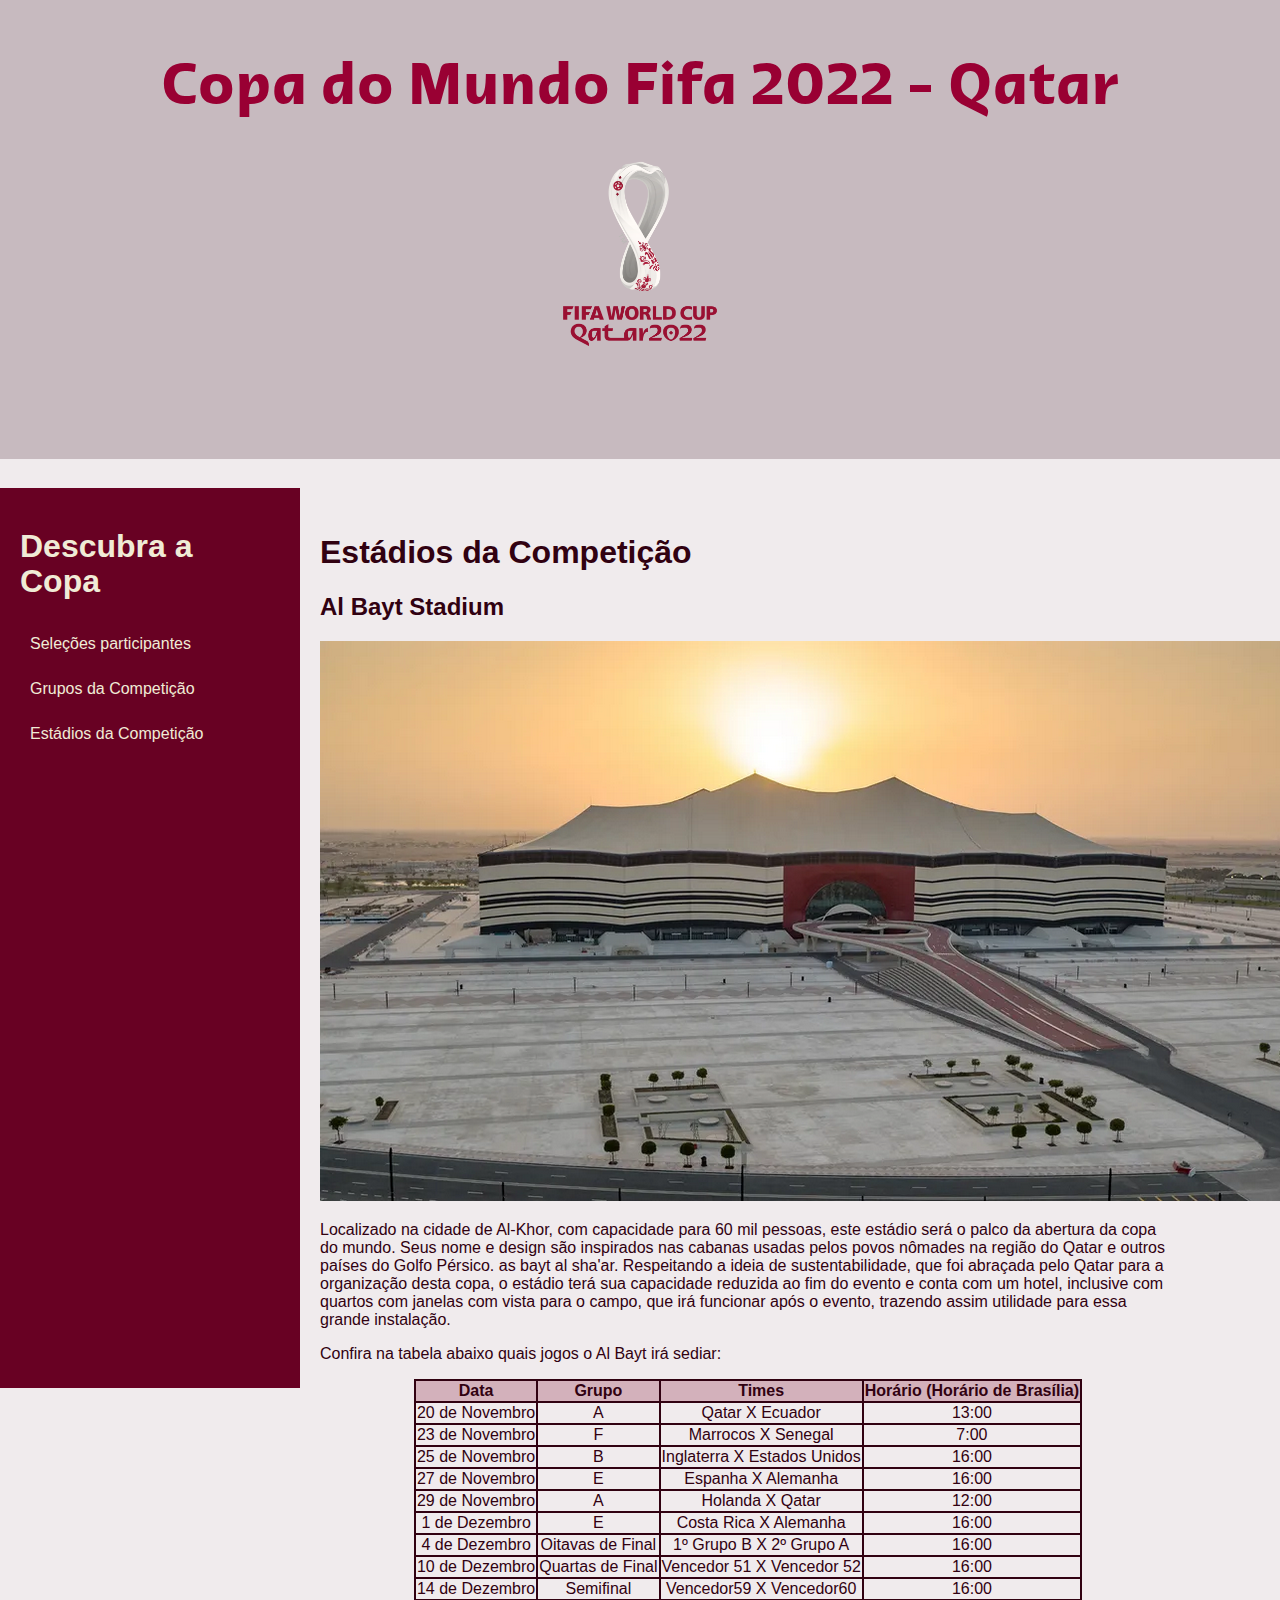
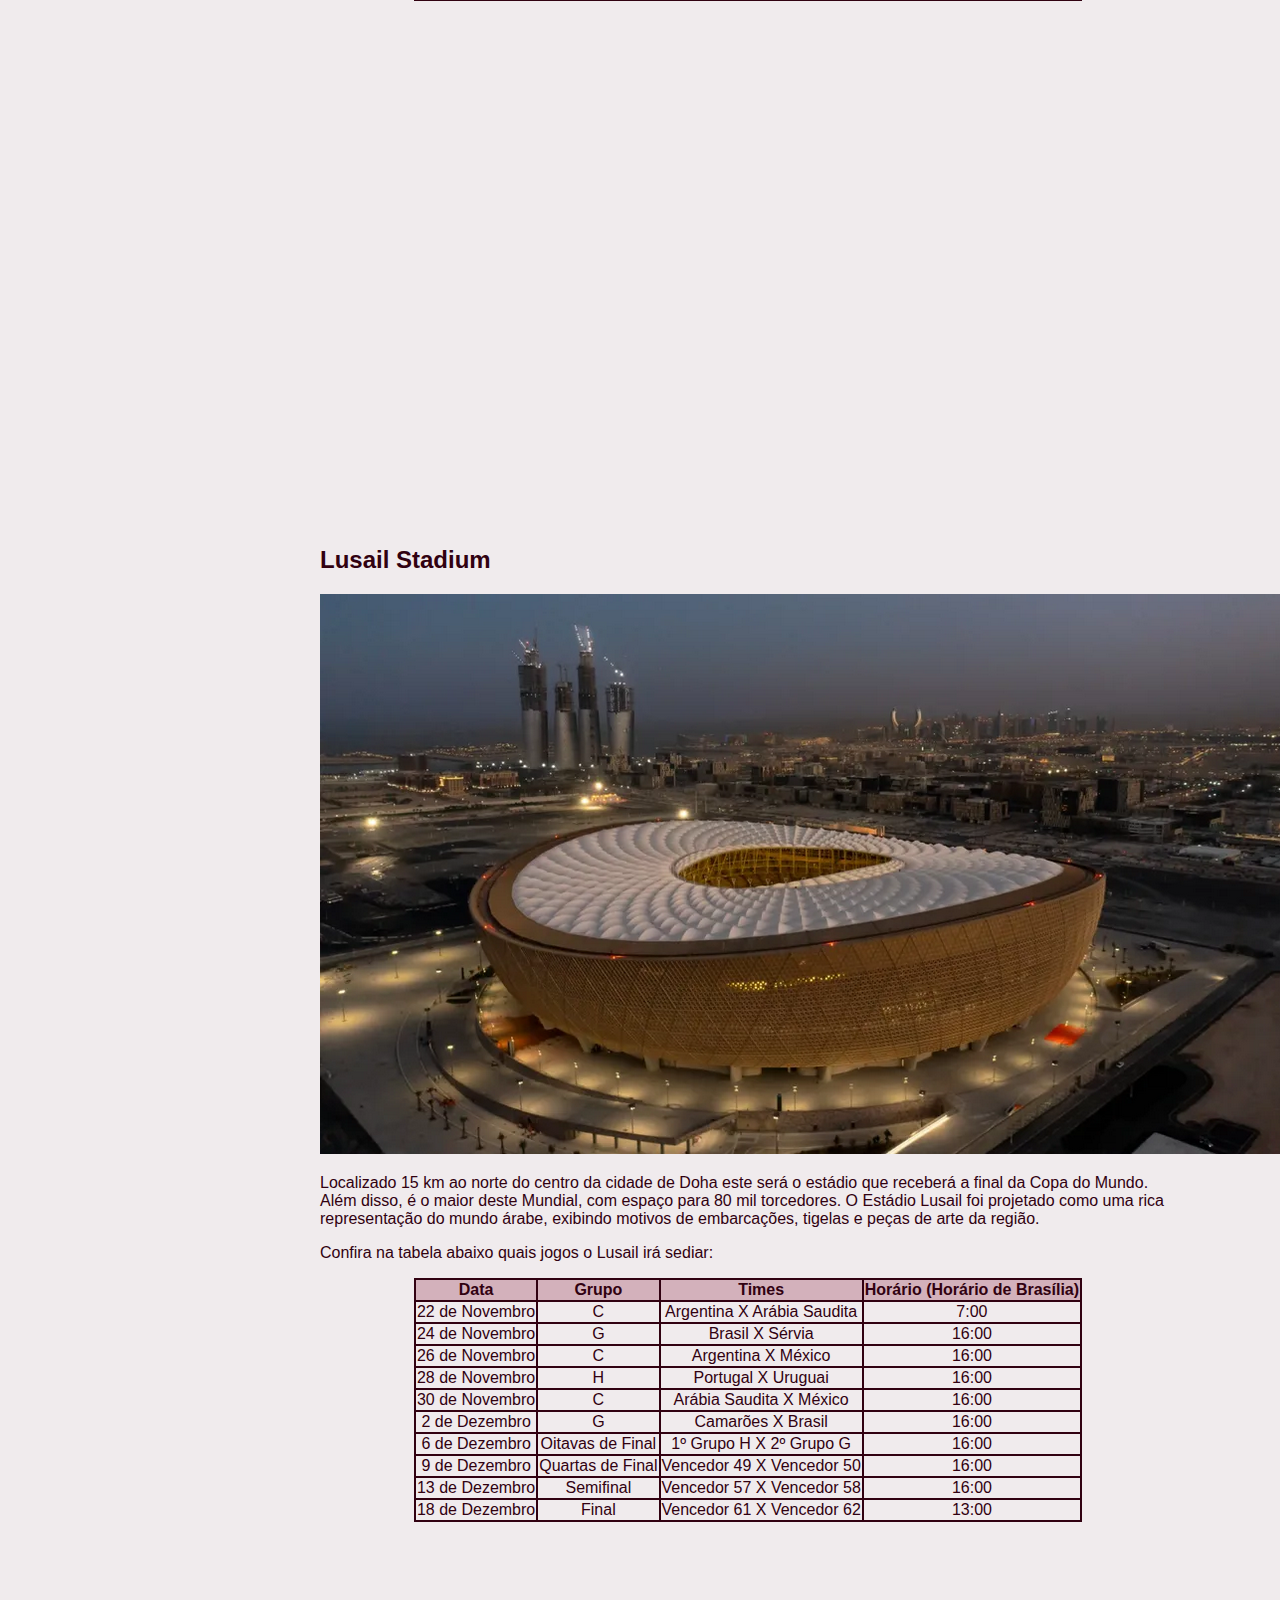
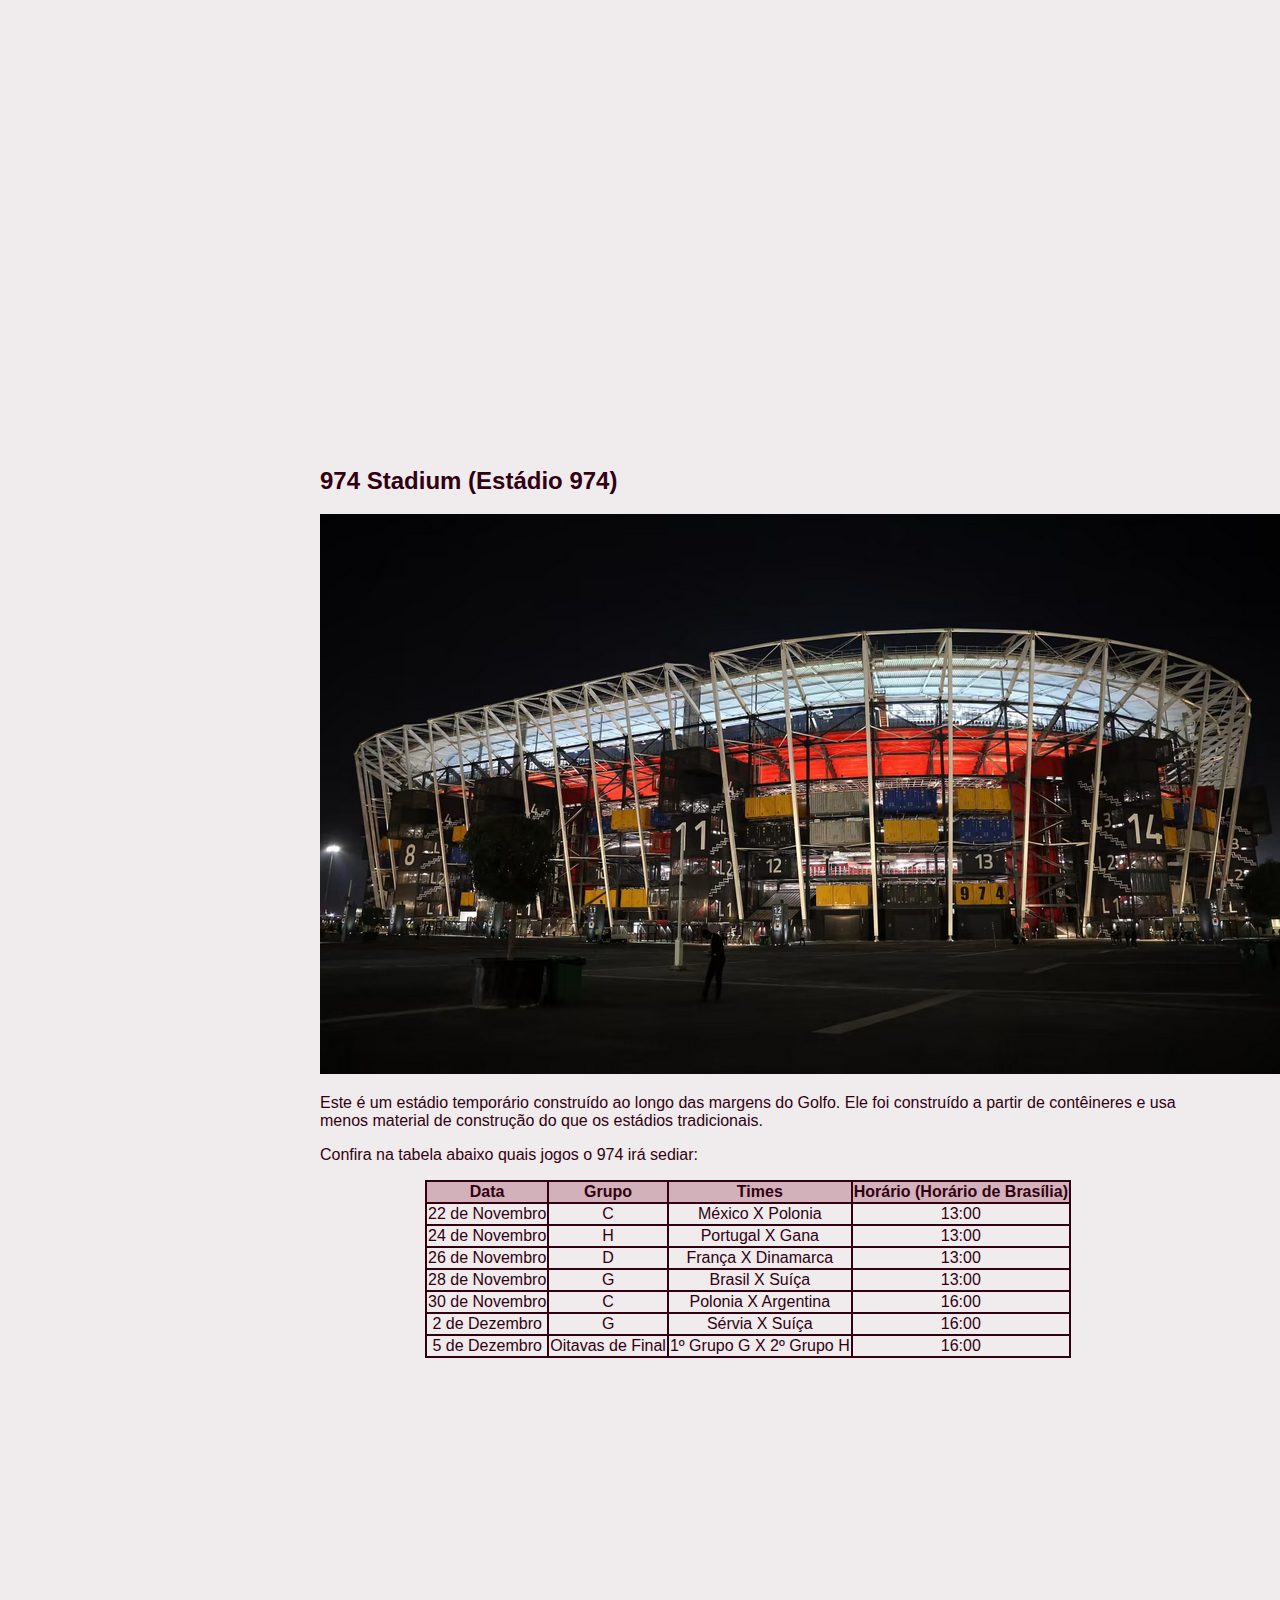
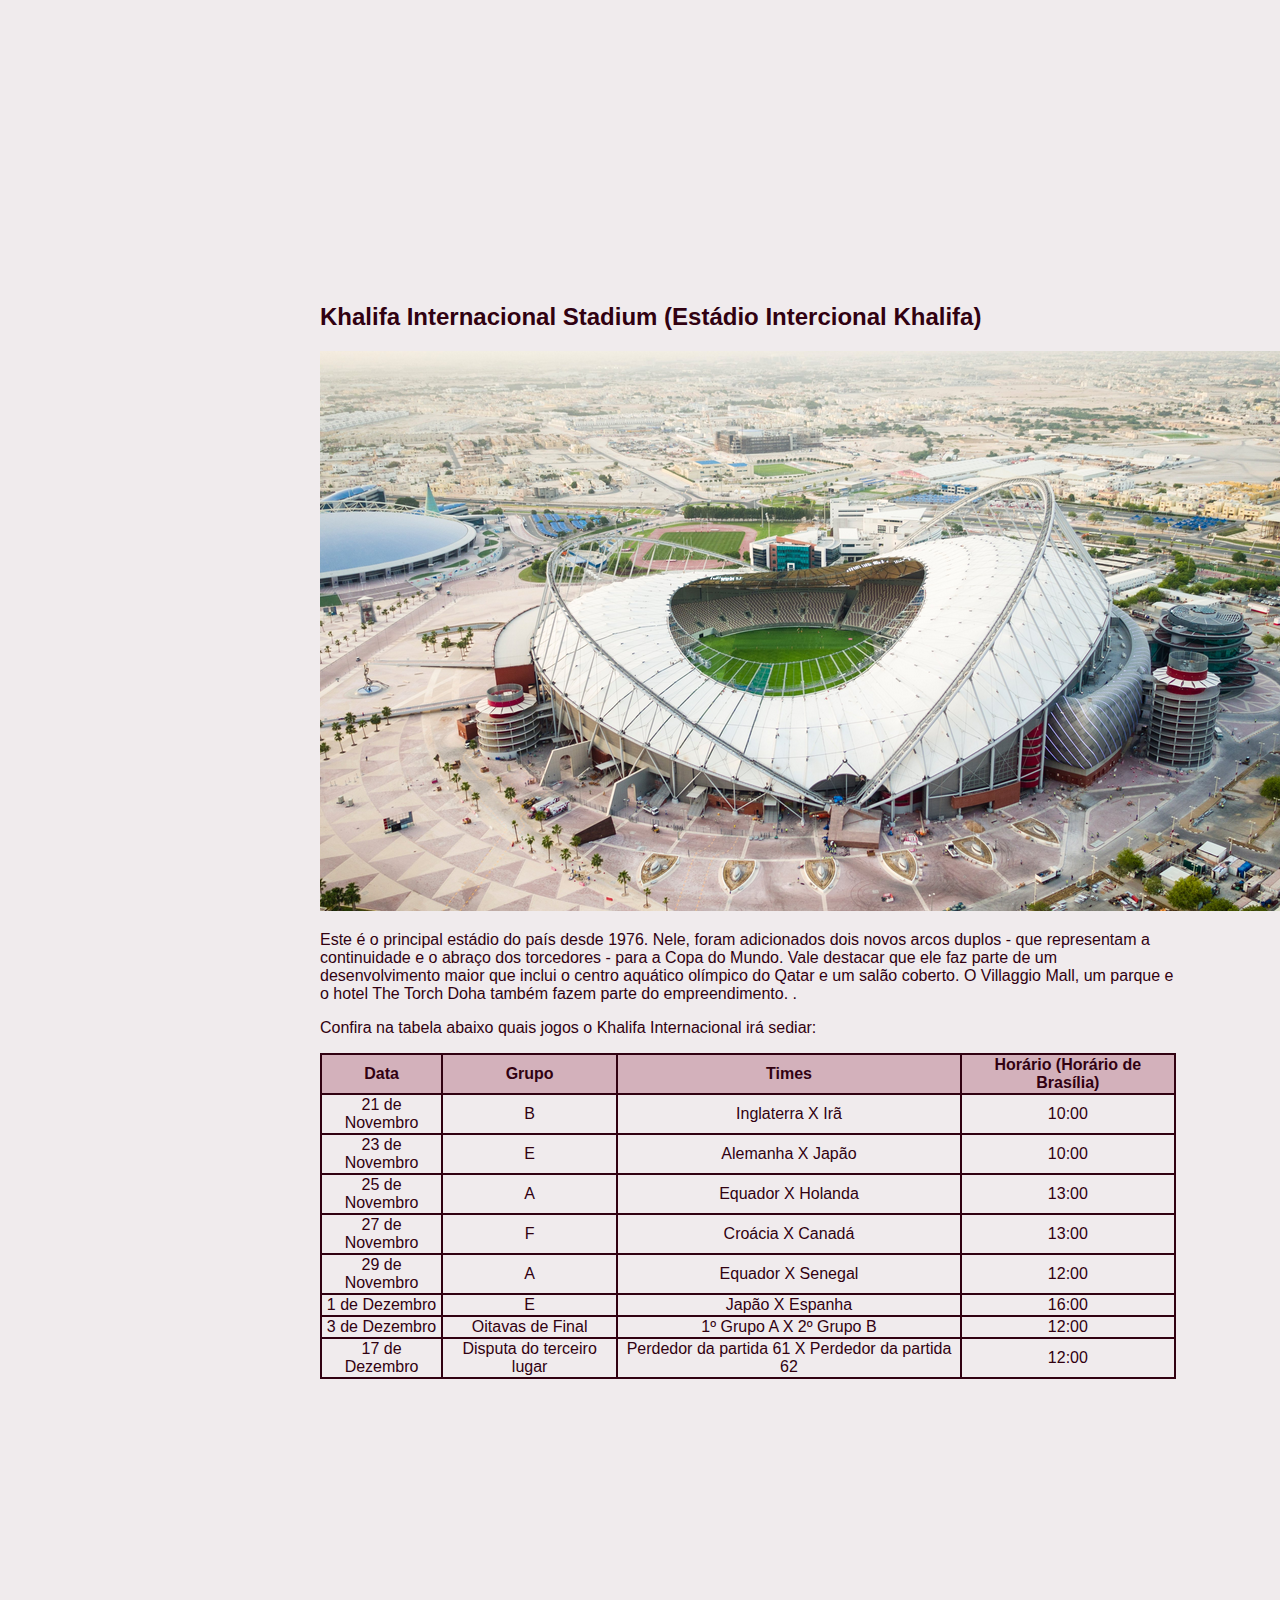
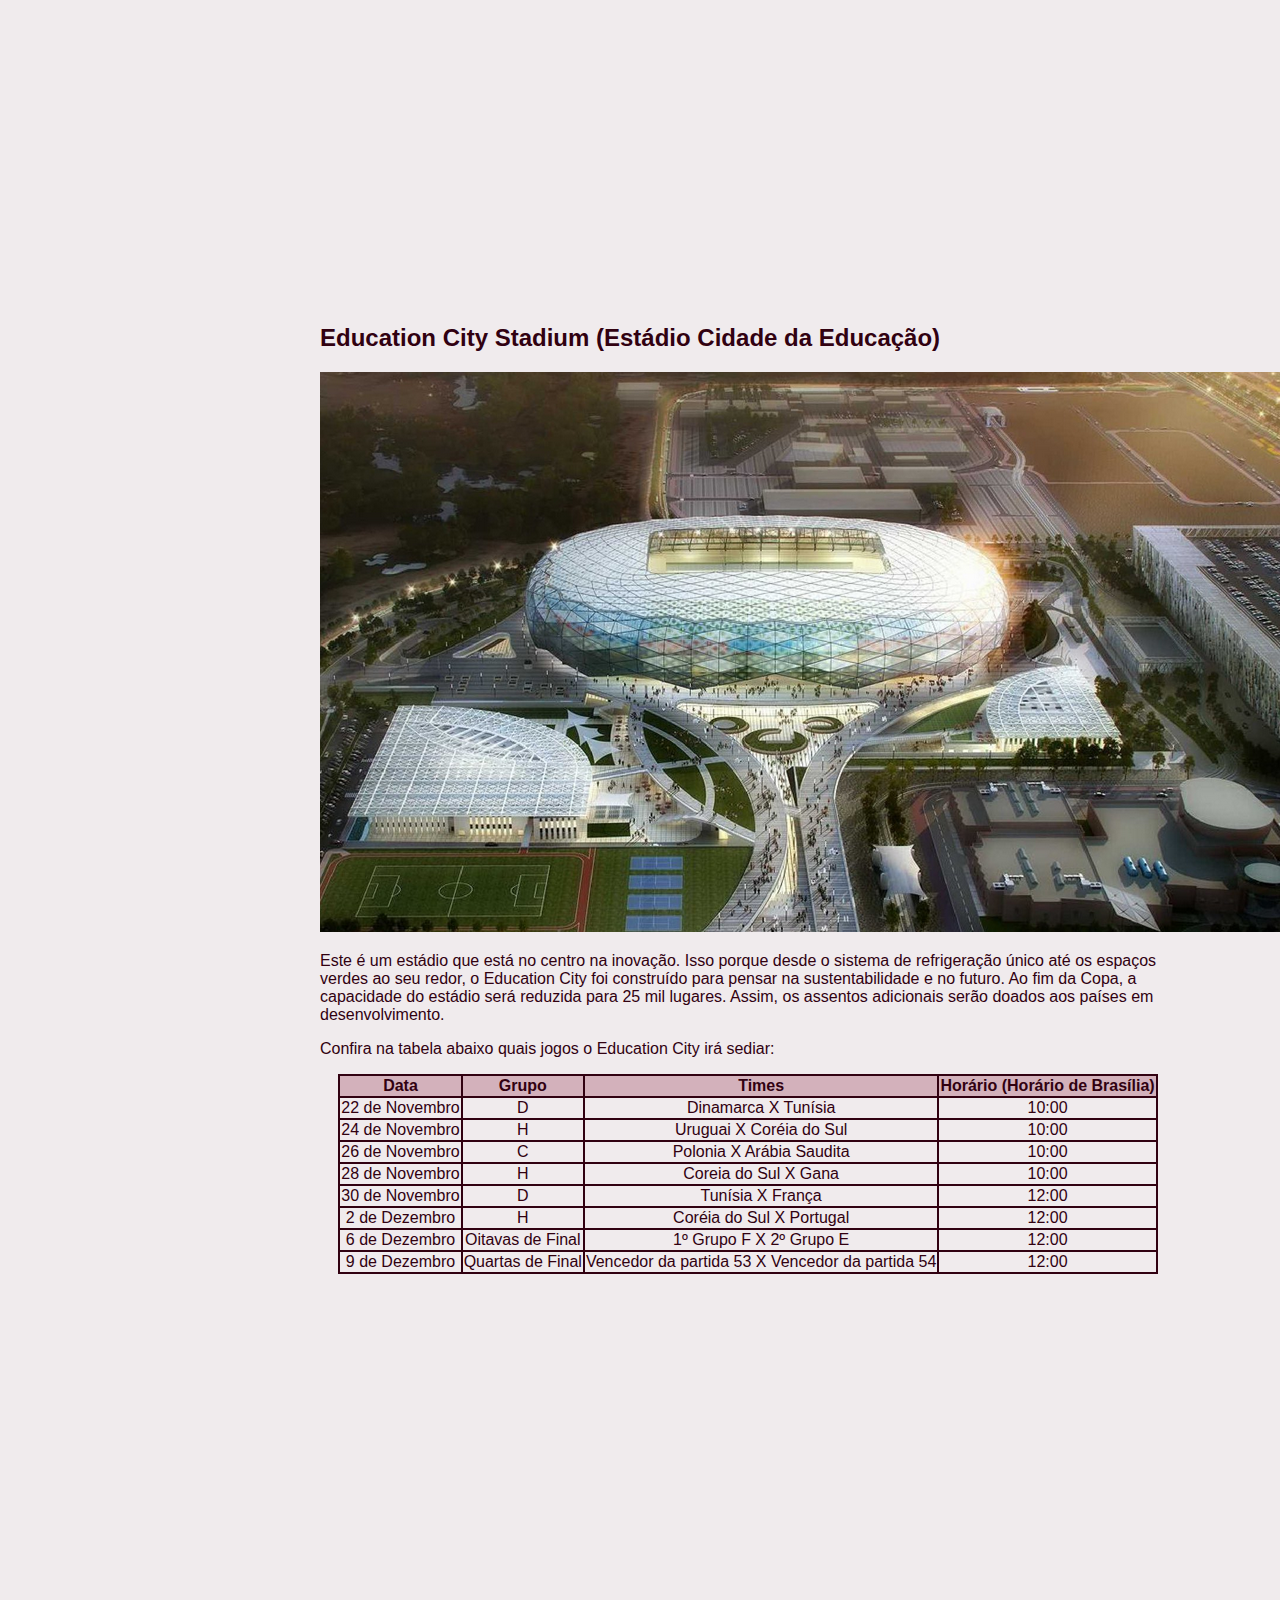
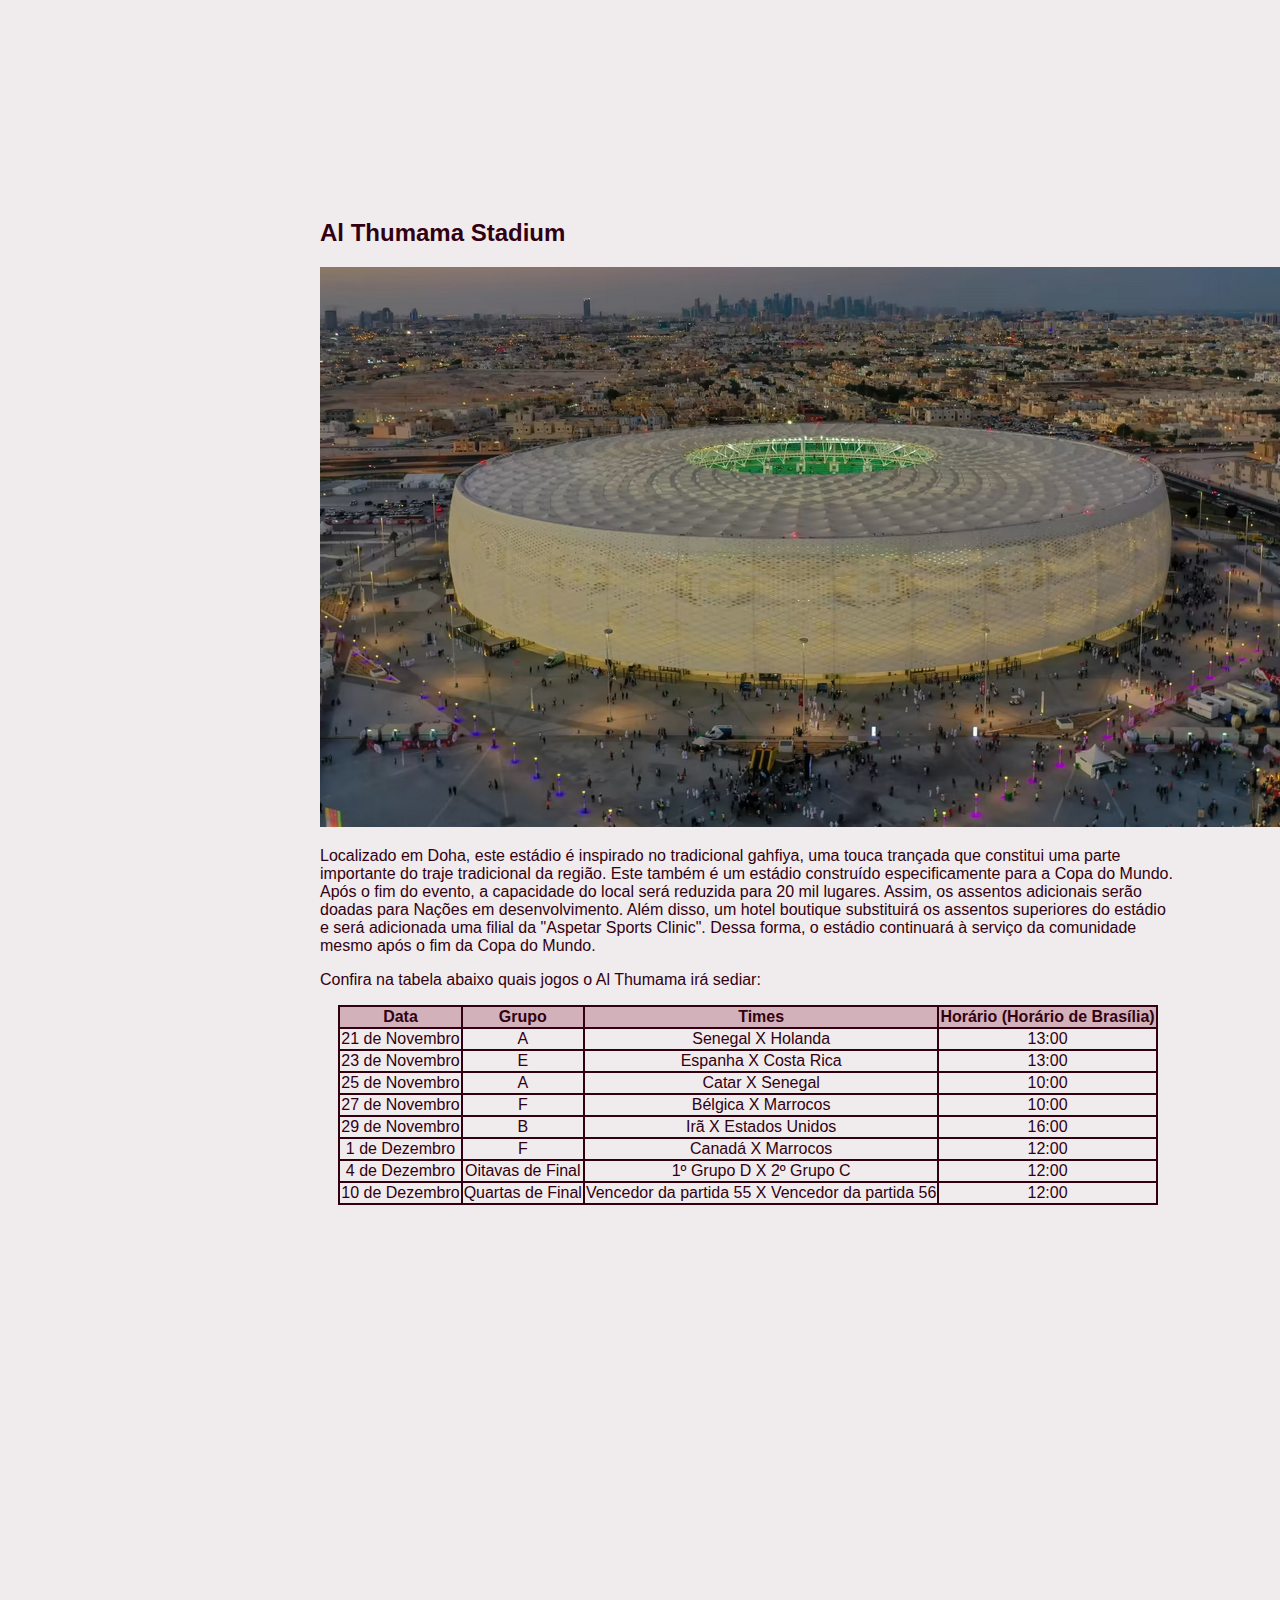
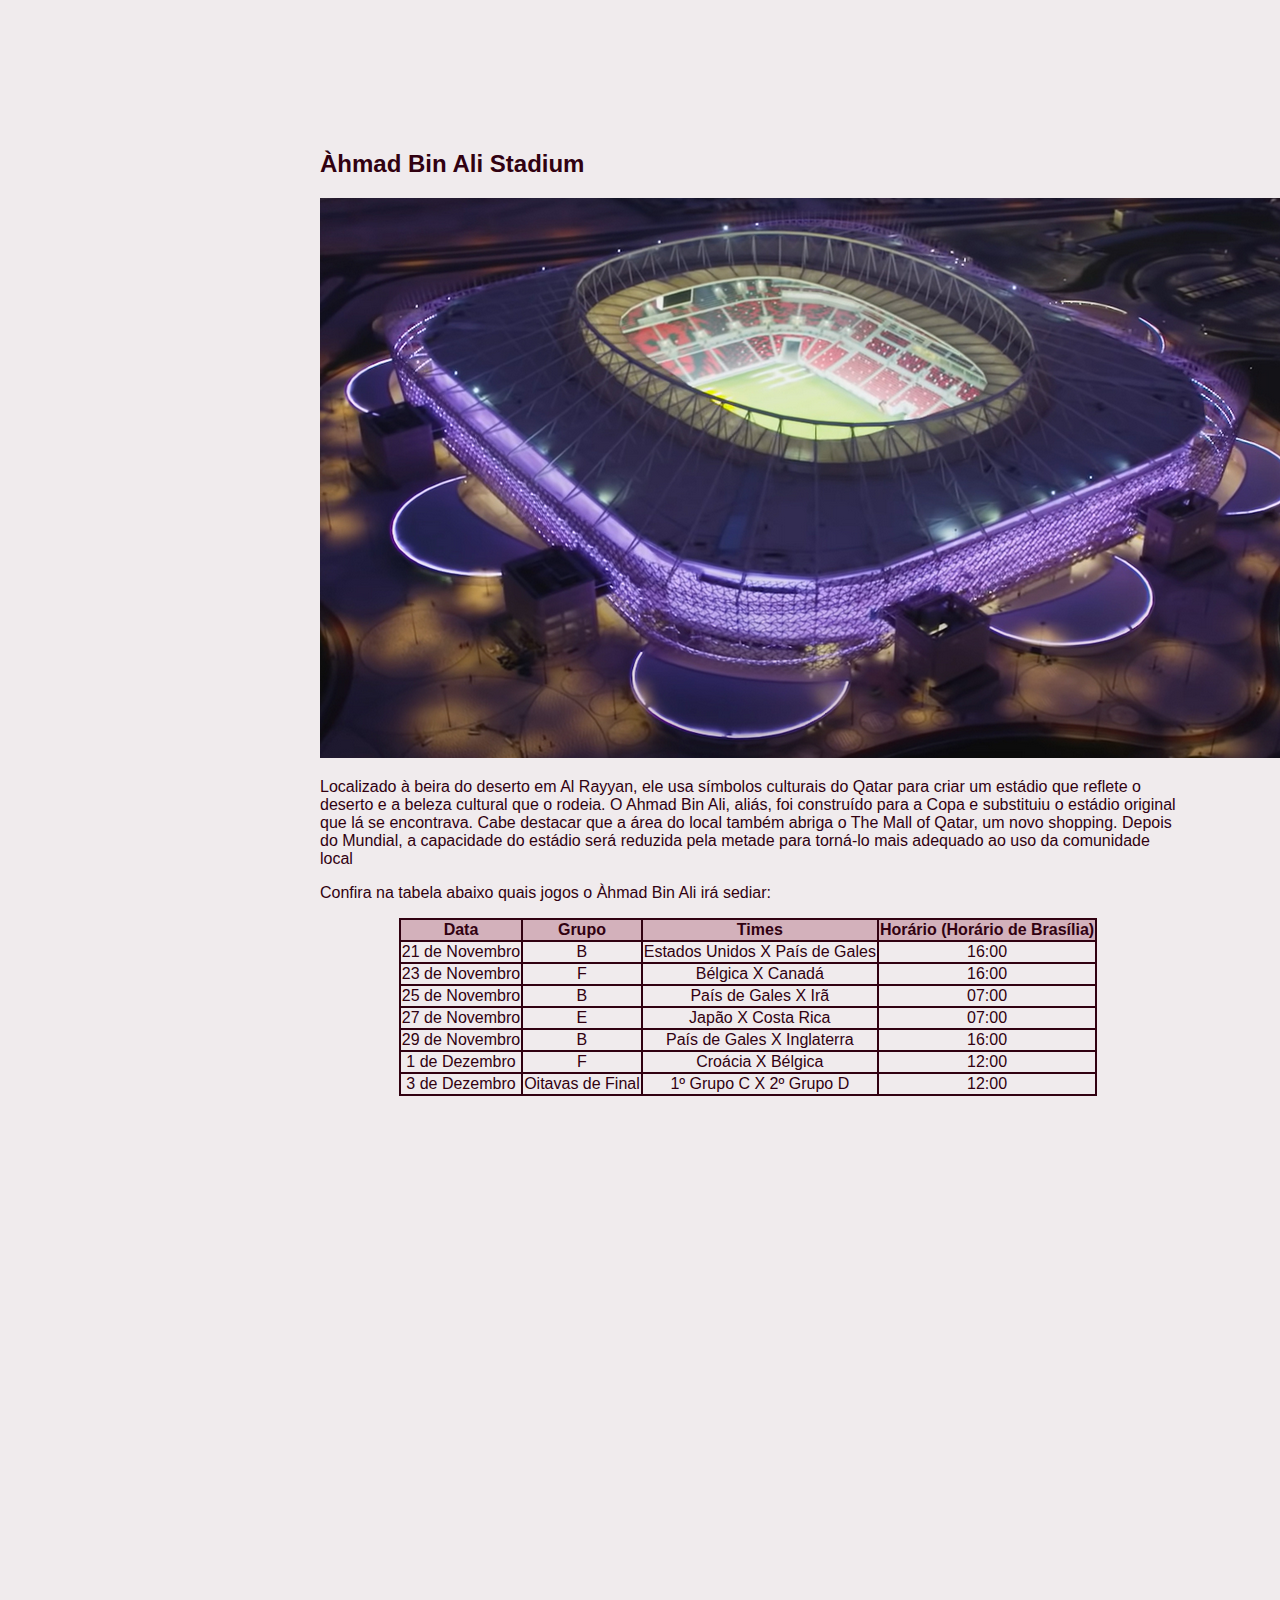
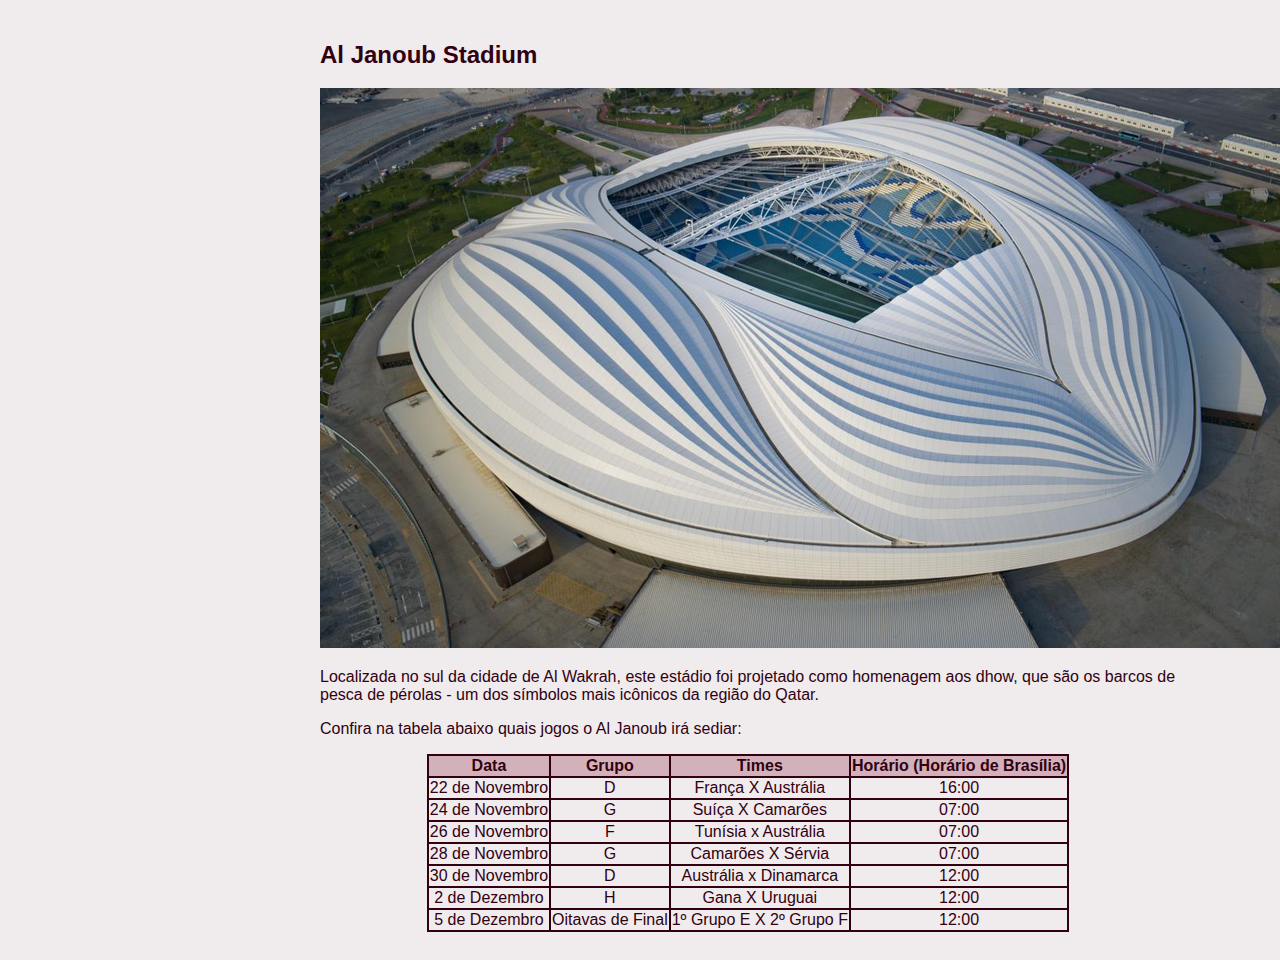
==== commit 5f27bdde: "alterações design" ====
--- a/estadios.html
+++ b/estadios.html
@@ -14,14 +14,25 @@
           <ul class="menu">
             
             <li><a href="selecoes.html" style="color:rgb(240, 235, 214)">Seleções participantes</a>
-                  <ul>
+                  <ul class="one">
                       <li><a href="selecoes.html#brasil">Brasil</a></li>
                       <li><a href="link pra ir direto no país">País</a></li>
                       <li><a href="link pra ir direto no país">País</a></li>
                   </ul>
               </li>
             <li><a href="grupos.html" style="color:rgb(240, 235, 214)">Grupos da Competição</a></li>
-            <li><a href="estadios.html" style="color:rgb(240, 235, 214)">Estádios da Competição</a></li>
+            <li><a href="estadios.html" style="color:rgb(240, 235, 214)">Estádios da Competição</a>
+                <ul class="two">
+                    <li><a href="estadios.html#bayt">Al Bayt</a></li>
+                    <li><a href="estadios.html#lusail">Lusail</a></li>
+                    <li><a href="estadios.html#est974">Estádio 974</a></li>
+                    <li><a href="estadios.html#khalifa">Khalifa</a></li>
+                    <li><a href="estadios.html#educacao">Cidade da Educação</a></li>
+                    <li><a href="estadios.html#thumama">Al Thumama</a></li>
+                    <li><a href="estadios.html#ahmad">Àhmad Bin Ali</a></li>
+                    <li><a href="estadios.html#janoub">Al Janoub</a></li>
+                </ul>
+            </li>
             
               </ul>
         </nav>
@@ -30,10 +41,10 @@
     <header><div class="myDiv"><a href="index.html">
         <h1 id="myDiv">Copa do Mundo Fifa 2022 - Qatar
           <br>
-          <img src="img/logo-copa-cabec-2.png" alt="Copa do Mundo Fifa 2022 - Qatar" height="300px" width="300px">
+          <img src="img/logo-copa-cabec-2.png" alt="Copa do Mundo Fifa 2022 - Qatar" height="260px" width="260px">
         </h1></a>
       </div>
-
+  
     </header>
 
     <section></section>
@@ -41,8 +52,8 @@
 
 
     <div id="info"> <h1>Estádios da Competição</h1>
-    <h2>Al Bayt Stadium</h2>
-    <img src="img/estadio_al_bayt.jpg" alt="Estádio Al Bayt">
+    <h2 id="bayt">Al Bayt Stadium</h2>
+    <img src="img/al-bayt.png" alt="Estádio Al Bayt">
     <p>Localizado na cidade de Al-Khor, com capacidade para 60 mil pessoas, este estádio será o palco da abertura da copa do mundo. 
       Seus nome e design são inspirados nas cabanas usadas pelos povos nômades na região do Qatar e outros países do Golfo Pérsico. as bayt al sha'ar.
       Respeitando a ideia de sustentabilidade, que foi abraçada pelo Qatar para a organização desta copa, o estádio terá sua capacidade reduzida ao fim do 
@@ -116,9 +127,9 @@
 
 
     </table></div></div>
-
-    <div id="info"><h2>Lusail Stadium</h2>
-    <img src="img/lusailes.jfif" alt="Estádio Lusail">
+    
+    <div id="info"><h2 id="lusail">Lusail Stadium</h2>
+    <img src="img/lusail.png" alt="Estádio Lusail">
     <p>Localizado 15 km ao norte do centro da cidade de Doha este será o estádio que receberá a final da Copa do Mundo. Além disso, é o maior deste Mundial, com espaço para 80 mil torcedores.
 O Estádio Lusail foi projetado como uma rica representação do mundo árabe, exibindo motivos de embarcações, tigelas e peças de arte da região.
       
@@ -191,17 +202,17 @@
         <td>18 de Dezembro</td>
         <td>Final</td>
         <td>Vencedor 61 X Vencedor 62</td>
-        <td>16:00</td>
+        <td>13:00</td>
     </tr>
 
 
     </table></div></div>
 
-    <div id="info"><h2>974 Stadium</h2>
-    <img src="img/estadio_al_bayt.jpg" alt="Estádio 974">
+    <div id="info"><h2 id="est974">974 Stadium (Estádio 974)</h2>
+    <img src="img/974est.png" alt="Estádio 974">
     <p>Este é um estádio temporário construído ao longo das margens do Golfo. Ele foi construído a partir de contêineres e usa menos material de construção do que os estádios tradicionais.
     </p>
-    <p>Confira na tabela abaixo quais jogos o Al Bayt irá sediar:</p>
+    <p>Confira na tabela abaixo quais jogos o 974 irá sediar:</p>
     <div id="tabela1" align="center">
 
     <table id="jogos1">
@@ -255,14 +266,14 @@
       </tr>
     </table></div></div>
 
-    <div id="info"><h2>Khalifa Internacional Stadium</h2>
-    <img src="img/estadio_al_bayt.jpg" alt="Estádio Khalifa Internacional">
+    <div id="info"><h2 id="khalifa">Khalifa Internacional Stadium (Estádio Intercional Khalifa)</h2>
+    <img src="img/khalifa.png" alt="Estádio Khalifa Internacional">
     <p>Este é o principal estádio do país desde 1976. Nele, foram adicionados dois novos arcos duplos - que representam a continuidade e o abraço dos torcedores - para a Copa do Mundo.
 
       Vale destacar que ele faz parte de um desenvolvimento maior que inclui o centro aquático olímpico do Qatar e um salão coberto. O Villaggio Mall, um parque e o hotel The Torch Doha também fazem parte do empreendimento.
       .
     </p>
-    <p>Confira na tabela abaixo quais jogos o Al Bayt irá sediar:</p>
+    <p>Confira na tabela abaixo quais jogos o Khalifa Internacional irá sediar:</p>
     <div id="tabela1" align="center">
 
     <table id="jogos1">
@@ -287,7 +298,7 @@
       <tr>
         <td>25 de Novembro</td>
         <td>A</td>
-        <td>Holanda X Equador</td>
+        <td>Equador X Holanda</td>
         <td>13:00</td>
       </tr>
       <tr>
@@ -312,18 +323,18 @@
           <td>3 de Dezembro</td>
           <td>Oitavas de Final</td>
           <td>1º Grupo A X 2º Grupo B</td>
-          <td>18:00</td>
+          <td>12:00</td>
       </tr>
       <tr>
         <td>17 de Dezembro</td>
         <td>Disputa do terceiro lugar</td>
         <td>Perdedor da partida 61 X Perdedor da partida 62</td>
-        <td>18:00</td>
+        <td>12:00</td>
     </tr>
     </table></div></div>
 
-    <div id="info"><h2>Education City Stadium</h2>
-    <img src="img/estadio_al_bayt.jpg" alt="Estádio Education City">
+    <div id="info"><h2 id="educacao">Education City Stadium (Estádio Cidade da Educação)</h2>
+    <img src="img/educational.png" alt="Estádio Education City">
     <p>Este é um estádio que está no centro na inovação. Isso porque desde o sistema de refrigeração único até os espaços verdes ao seu redor, o Education City foi construído para pensar na sustentabilidade e no futuro. 
 
       Ao fim da Copa, a capacidade do estádio será reduzida para 25 mil lugares. Assim, os assentos adicionais serão doados aos países em desenvolvimento. 
@@ -378,18 +389,18 @@
           <td>6 de Dezembro</td>
           <td>Oitavas de Final</td>
           <td>1º Grupo F X 2º Grupo E</td>
-          <td>18:00</td>
+          <td>12:00</td>
       </tr>
       <tr>
         <td>9 de Dezembro</td>
         <td>Quartas de Final</td>
         <td>Vencedor da partida 53 X Vencedor da partida 54</td>
-        <td>18:00</td>
+        <td>12:00</td>
     </tr>
     </table></div></div>
     
-    <div id="info"><h2>Al Thumama Stadium</h2>
-    <img src="img/estadio_al_bayt.jpg" alt="Estádio Al Thumama">
+    <div id="info"><h2 id="thumama">Al Thumama Stadium</h2>
+    <img src="img/al-thumama.png" alt="Estádio Al Thumama">
     <p>Localizado em Doha, este estádio é inspirado no tradicional gahfiya, uma touca trançada que constitui uma parte importante do traje tradicional da região.
 
       Este também é um estádio construído especificamente para a Copa do Mundo. Após o fim do evento, a capacidade do local será reduzida para 20 mil lugares. Assim, os assentos adicionais serão doadas para Nações em desenvolvimento. 
@@ -410,54 +421,54 @@
             <td>21 de Novembro</td>
             <td>A</td>
             <td>Senegal X Holanda</td>
-            <td>19:00</td>
+            <td>13:00</td>
         </tr>
         <tr>
             <td>23 de Novembro</td>
             <td>E</td>
             <td>Espanha X Costa Rica</td>
-            <td>19:00</td>
+            <td>13:00</td>
         </tr>
       <tr>
         <td>25 de Novembro</td>
         <td>A</td>
         <td>Catar X Senegal</td>
-        <td>16:00</td>
+        <td>10:00</td>
       </tr>
       <tr>
           <td>27 de Novembro</td>
           <td>F</td>
           <td>Bélgica X Marrocos</td>
-          <td>16:00</td>
+          <td>10:00</td>
       </tr>
       <tr>
           <td>29 de Novembro</td>
           <td>B</td>
           <td>Irã X Estados Unidos</td>
-          <td>22:00</td>
+          <td>16:00</td>
       </tr>
       <tr>
           <td>1 de Dezembro</td>
           <td>F</td>
           <td>Canadá X Marrocos</td>
-          <td>18:00</td>
+          <td>12:00</td>
       </tr>
       <tr>
           <td>4 de Dezembro</td>
           <td>Oitavas de Final</td>
           <td>1º Grupo D X 2º Grupo C</td>
-          <td>18:00</td>
+          <td>12:00</td>
       </tr>
       <tr>
         <td>10 de Dezembro</td>
         <td>Quartas de Final</td>
         <td>Vencedor da partida 55 X Vencedor da partida 56</td>
-        <td>18:00</td>
+        <td>12:00</td>
     </tr>
     </table></div></div>
 
-    <div id="info"><h2>Àhmad Bin Ali Stadium</h2>
-    <img src="img/estadio_al_bayt.jpg" alt="Estádio Àhmad Bin Ali">
+    <div id="info"><h2 id="ahmad">Àhmad Bin Ali Stadium</h2>
+    <img src="img/ahmad-bin-ali.png" alt="Estádio Àhmad Bin Ali">
     <p>Localizado à beira do deserto em Al Rayyan, ele usa símbolos culturais do Qatar para criar um estádio que reflete o deserto e a beleza cultural que o rodeia. O Ahmad Bin Ali, aliás, foi construído para a Copa e substituiu o estádio original que lá se encontrava. 
 
       Cabe destacar que a área do local também abriga o The Mall of Qatar, um novo shopping. Depois do Mundial, a capacidade do estádio será reduzida pela metade para torná-lo mais adequado ao uso da comunidade local    </p>
@@ -475,48 +486,48 @@
             <td>21 de Novembro</td>
             <td>B</td>
             <td>Estados Unidos X País de Gales</td>
-            <td>22:00</td>
+            <td>16:00</td>
         </tr>
         <tr>
             <td>23 de Novembro</td>
             <td>F</td>
             <td>Bélgica X Canadá</td>
-            <td>22:00</td>
+            <td>16:00</td>
         </tr>
       <tr>
         <td>25 de Novembro</td>
         <td>B</td>
         <td>País de Gales X Irã</td>
-        <td>13:00</td>
+        <td>07:00</td>
       </tr>
       <tr>
           <td>27 de Novembro</td>
           <td>E</td>
           <td>Japão X Costa Rica</td>
-          <td>13:00</td>
+          <td>07:00</td>
       </tr>
       <tr>
           <td>29 de Novembro</td>
           <td>B</td>
           <td>País de Gales X Inglaterra</td>
-          <td>22:00</td>
+          <td>16:00</td>
       </tr>
       <tr>
           <td>1 de Dezembro</td>
           <td>F</td>
           <td>Croácia X Bélgica</td>
-          <td>18:00</td>
+          <td>12:00</td>
       </tr>
       <tr>
           <td>3 de Dezembro</td>
           <td>Oitavas de Final</td>
           <td>1º Grupo C X 2º Grupo D</td>
-          <td>16:00</td>
-      </tr>
-    </table></div></div>
-
-    <div id="info"><h2>Al Janoub Stadium</h2>
-    <img src="img/estadio_al_bayt.jpg" alt="Estádio Al Janoub">
+          <td>12:00</td>
+      </tr>
+    </table></div></div>
+
+    <div id="info"><h2 id="janoub">Al Janoub Stadium</h2>
+    <img src="img/al-janoub.png" alt="Estádio Al Janoub">
     <p> Localizada no sul da cidade de Al Wakrah, este estádio foi projetado como homenagem aos dhow, que são os barcos de pesca de pérolas - um dos símbolos mais icônicos da região do Qatar. </p>
     <p>Confira na tabela abaixo quais jogos o Al Janoub irá sediar:</p>
     <div id="tabela1" align="center">
@@ -530,27 +541,45 @@
         </tr>
         <tr>
             <td>22 de Novembro</td>
+            <td>D</td>
+            <td>França X Austrália</td>
+            <td>16:00</td>
+        </tr>
+        <tr>
+            <td>24 de Novembro</td>
             <td>G</td>
             <td>Suíça X Camarões</td>
-            <td>13:00</td>
+            <td>07:00</td>
+        </tr>
+        <tr>
+            <td>26 de Novembro</td>
+            <td>F</td>
+            <td>Tunísia x Austrália</td>
+            <td>07:00</td>
         </tr>
         <tr>
             <td>28 de Novembro</td>
             <td>G</td>
             <td>Camarões X Sérvia</td>
-            <td>13:00</td>
-        </tr>
+            <td>07:00</td>
+        </tr>
+        <tr>
+            <td>30 de Novembro</td>
+            <td>D</td>
+            <td>Austrália x Dinamarca</td>
+            <td>12:00</td>
+          </tr>
       <tr>
         <td>2 de Dezembro</td>
         <td>H</td>
         <td>Gana X Uruguai</td>
-        <td>18:00</td>
+        <td>12:00</td>
       </tr>
       <tr>
           <td>5 de Dezembro</td>
           <td>Oitavas de Final</td>
           <td>1º Grupo E X 2º Grupo F</td>
-          <td>18:00</td>
+          <td>12:00</td>
       </tr>
     </table></div></div>
 </body>
--- a/css/copa.css
+++ b/css/copa.css
@@ -1,6 +1,12 @@
 * {
     box-sizing: border-box;
     
+  }
+
+  @font-face {
+    font-family: "copaqatar";
+    src: url("Qatar2022Arabic-Bold.ttf");
+    font-style: normal;
   }
 
   a {
@@ -15,20 +21,25 @@
   header {
     background-color: rgb(199, 186, 191);
     position:fixed;
+    font-family: "copaqatar";    
     padding: 15px;
     top: 0px;
     width: 100%;
     text-align: center;
+    color: rgb(153, 0, 51);
+  }
+
+  .myDiv {
+    font-family: "copaqatar";
     font-size: 30px;
-    font-family: 'Lucida Sans', 'Lucida Sans Regular', 'Lucida Grande', 'Lucida Sans Unicode', Geneva, Verdana, sans-serif;
-    color: rgb(153, 0, 51);
+    letter-spacing: 1px;
+
   }
 
    body {
         
           margin-left: auto;
-          margin-right: auto;
-  
+          margin-right: auto;  
           font-family: 'Lucida Sans', 'Lucida Sans Regular', 'Lucida Grande', 'Lucida Sans Unicode', Geneva, Verdana, sans-serif;
           color:rgb(49, 1, 17);
           background-color: rgb(240, 235, 237);
@@ -37,9 +48,9 @@
         
   /* Create two columns/boxes that floats next to each other */
   nav {
-    margin-top: 500px;
+    margin-top: 480px;
     float: left;
-    position: fixed;
+    position: absolute;
     line-height: 35px;
     width: 300px;
     height: 100%;
@@ -58,8 +69,8 @@
 
   .divText {
     position: relative;
+    margin-top: 485px;
     margin-left: 300px;
-    margin-top: 525px;
     padding: 20px;
     width: 70%;
     background-color: rgb(240, 235, 237);
@@ -69,7 +80,7 @@
 section::after {
   content: "";
   display: table;
-  clear: both;
+
 }
 
      
@@ -77,7 +88,7 @@
       @media (max-width: 600px) {
   nav, article {
     width: 100%;
-    height: auto;
+    height: 100%;
   }
 }
 
@@ -90,12 +101,22 @@
 text-shadow:0px 0px 5px #fff;
 }
 
-.menu li  ul{
-    position:absolute;
-    top:25px;
-    left: 90px;
+.menu li  ul.one{
+    position:sticky;
+    top:35px;
+    left: 150px;
     background-color:rgb(199, 186, 191);
     display:none;
     }
 
-    .menu li:hover ul, .menu li.over ul{display:block;}+    .menu li:hover ul, .menu li.over ul{display:block;}
+
+.menu li  ul.two{
+      position:sticky;
+      top:125px;
+      left: 150px;
+      background-color:rgb(199, 186, 191);
+      display:none;
+      }
+  
+      .menu li:hover ul, .menu li.over ul{display:block;}--- a/css/estadios.css
+++ b/css/estadios.css
@@ -5,12 +5,12 @@
   }
   
   #info {
-    position: relative;
+    position: sticky;
     background-color: rgb(240, 235, 237);
     padding: 20px;
     width: 70%;
-      margin-top: 525px;
-      margin-left: 300px;
+    margin-top: 485px;
+    margin-left: 300px;
   }
   
   .tabela1 {
@@ -18,5 +18,5 @@
   }
   
   #primeira {
-      background-color: rgb(255, 255, 255);
+      background-color: rgb(211, 177, 187);
   }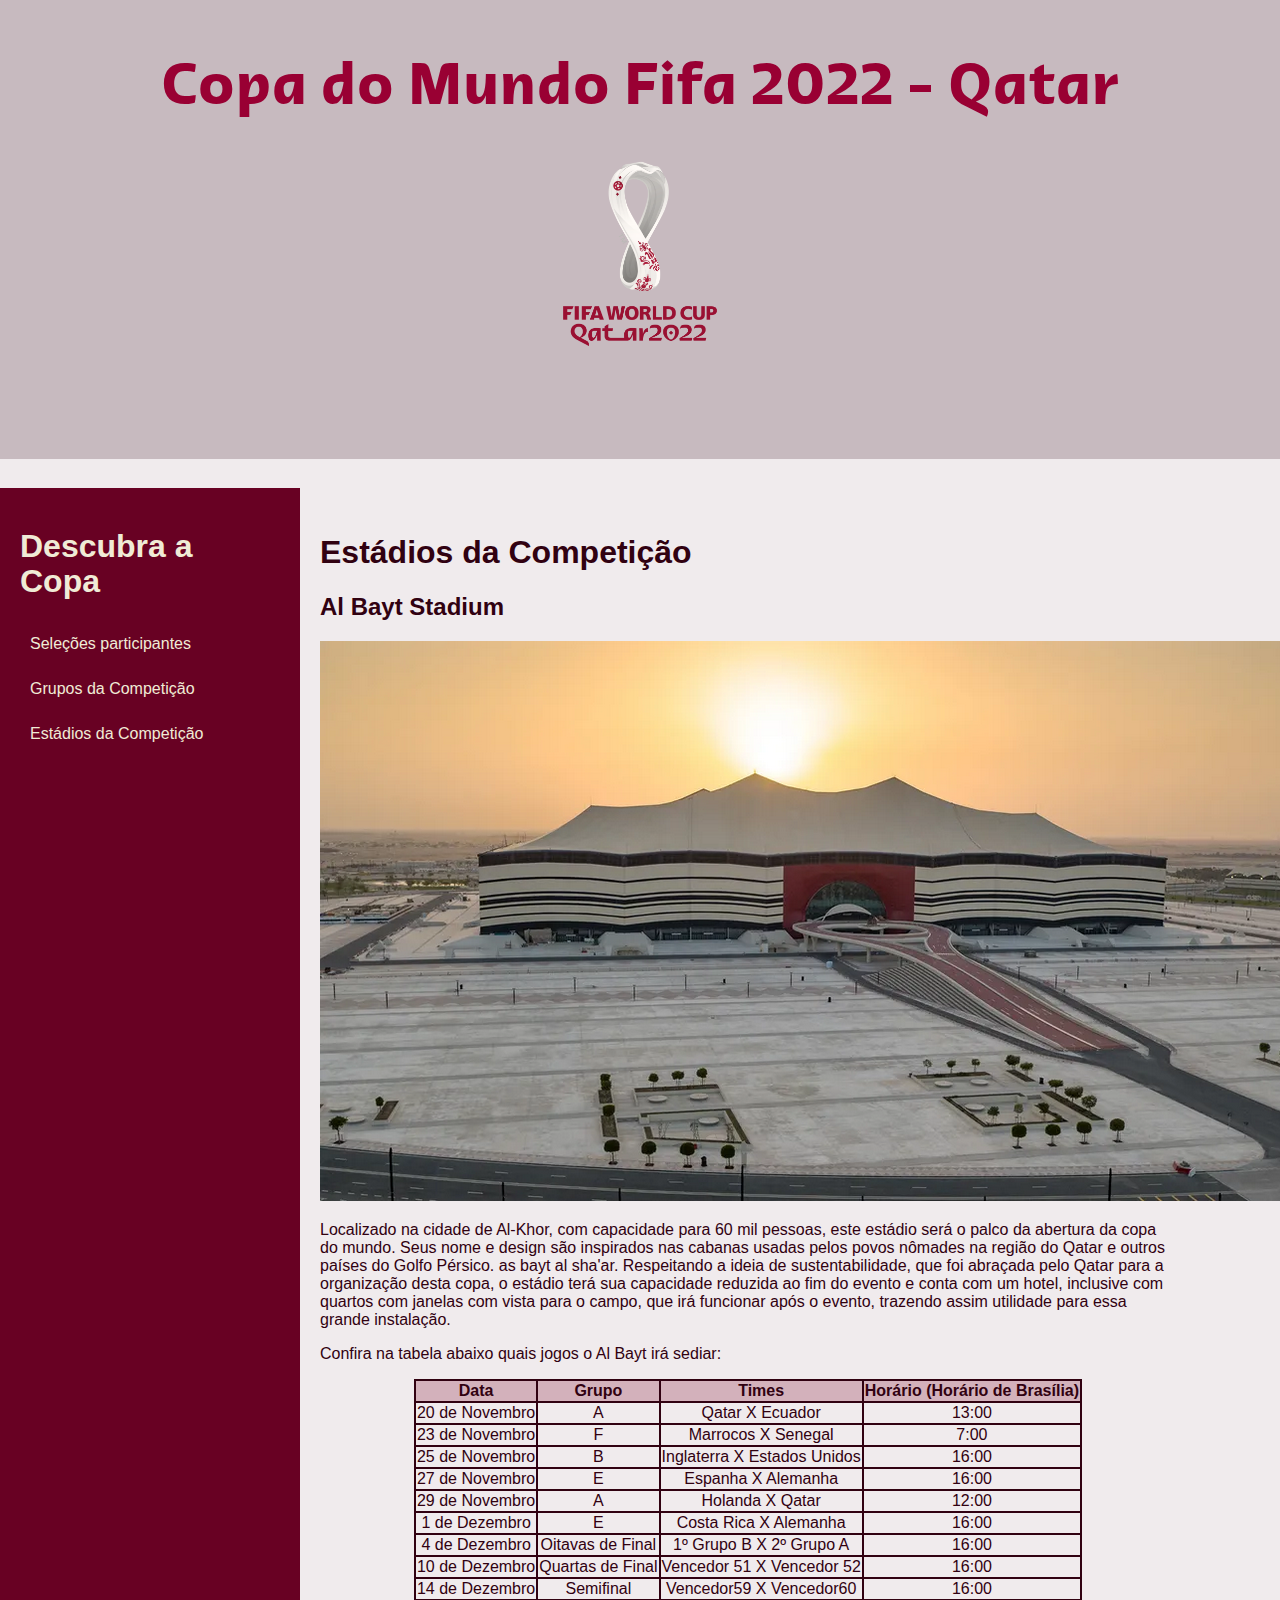
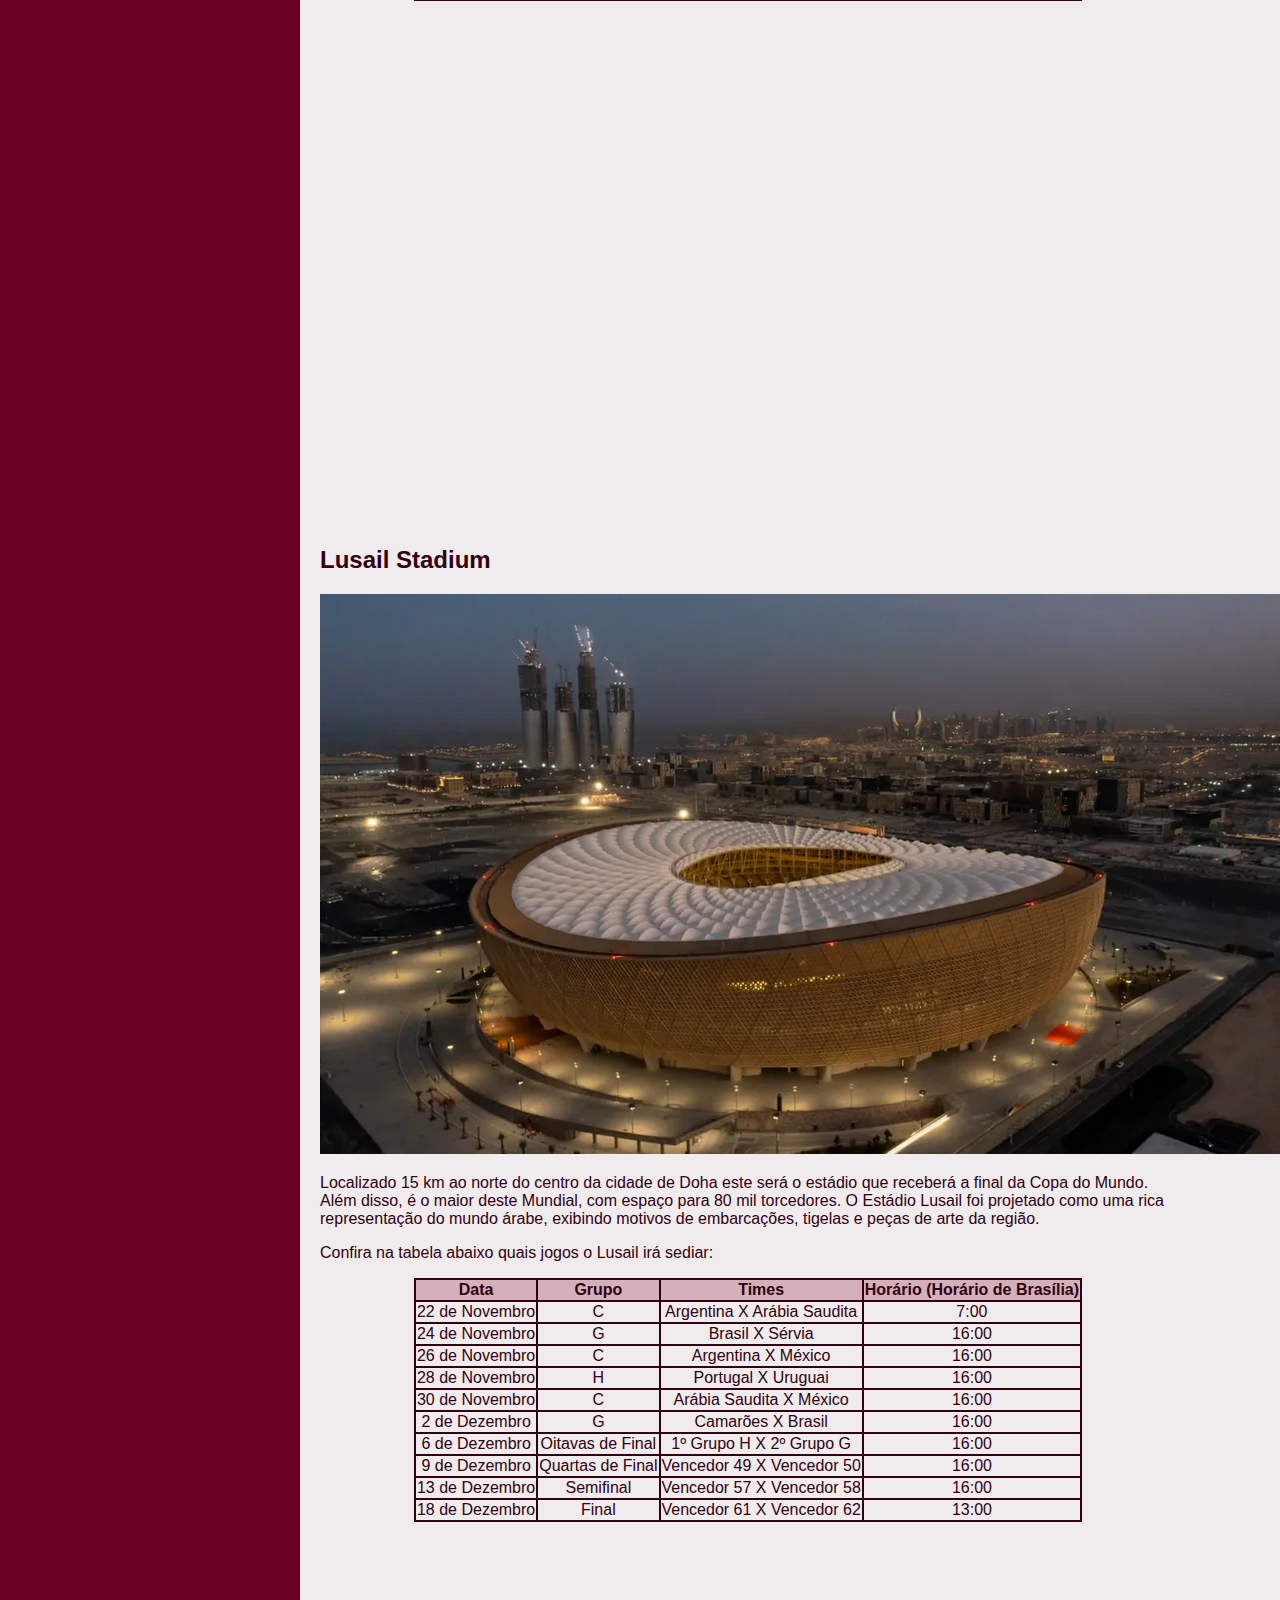
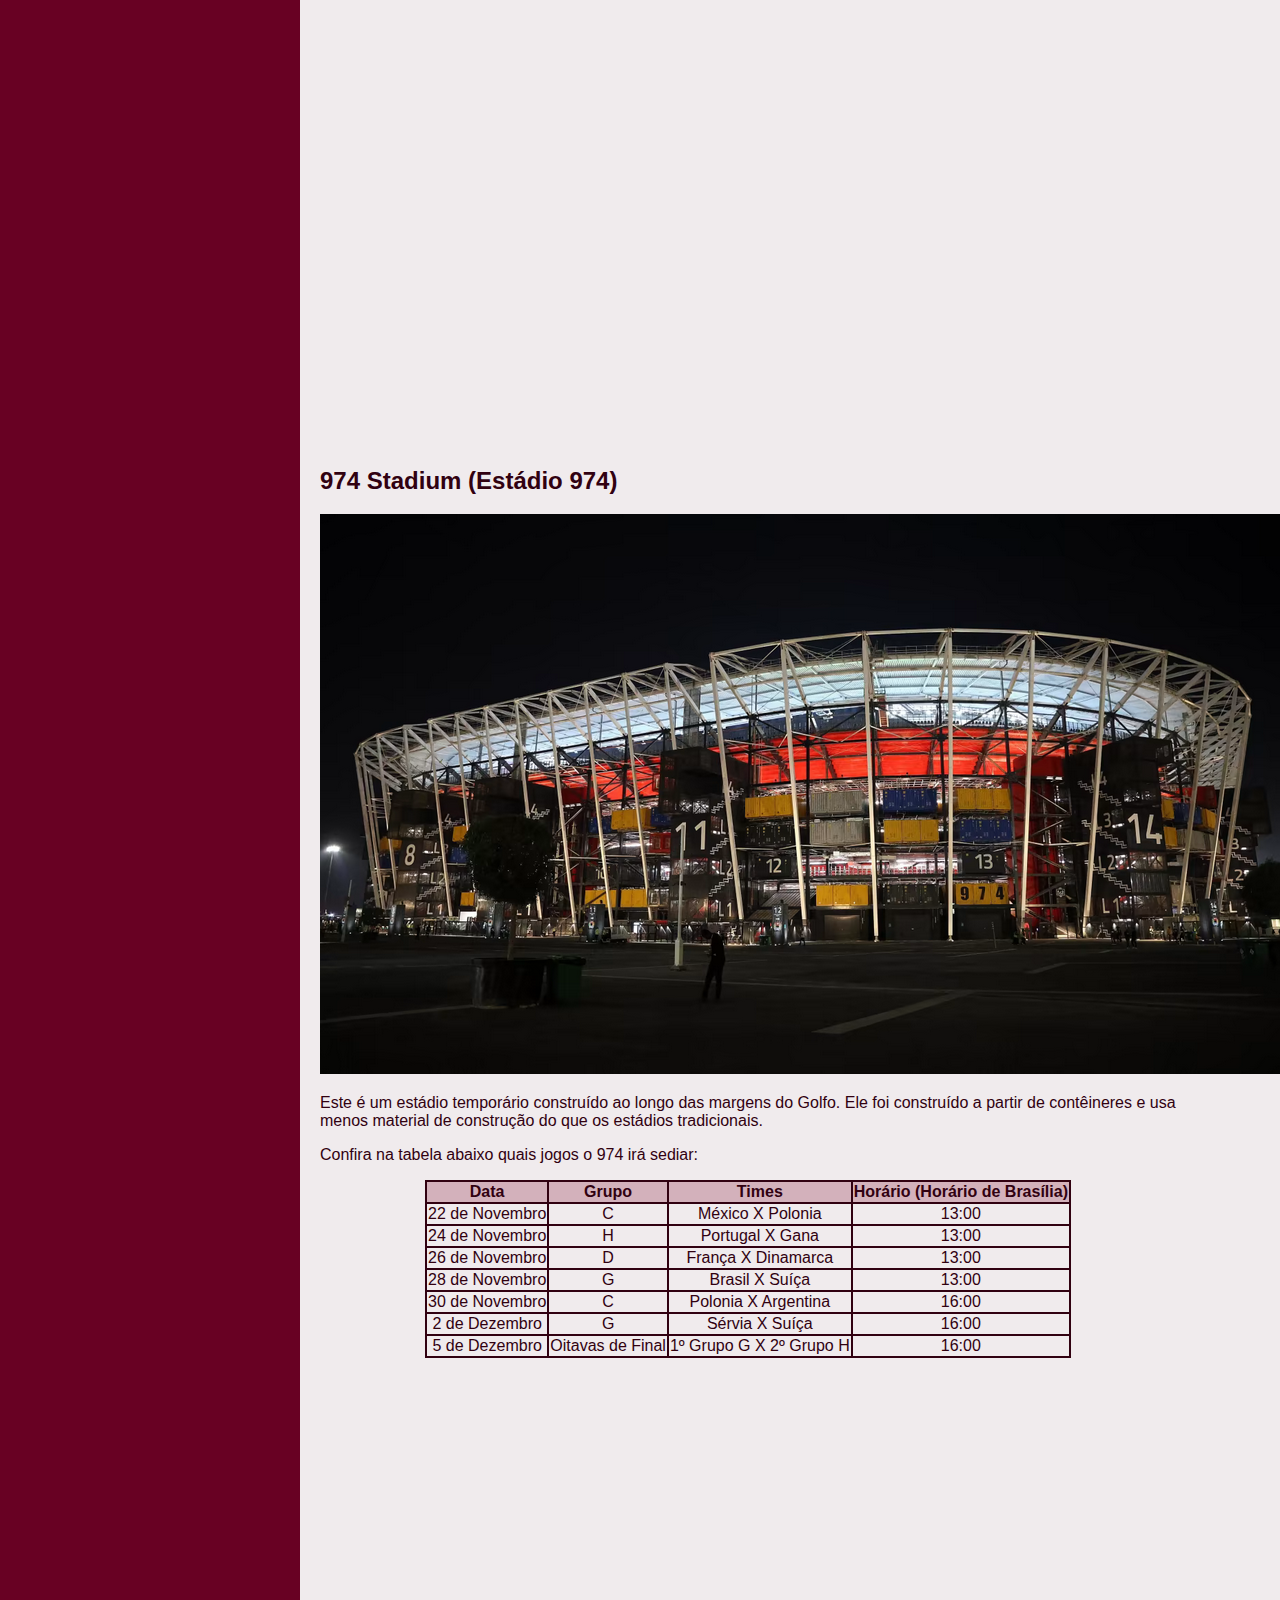
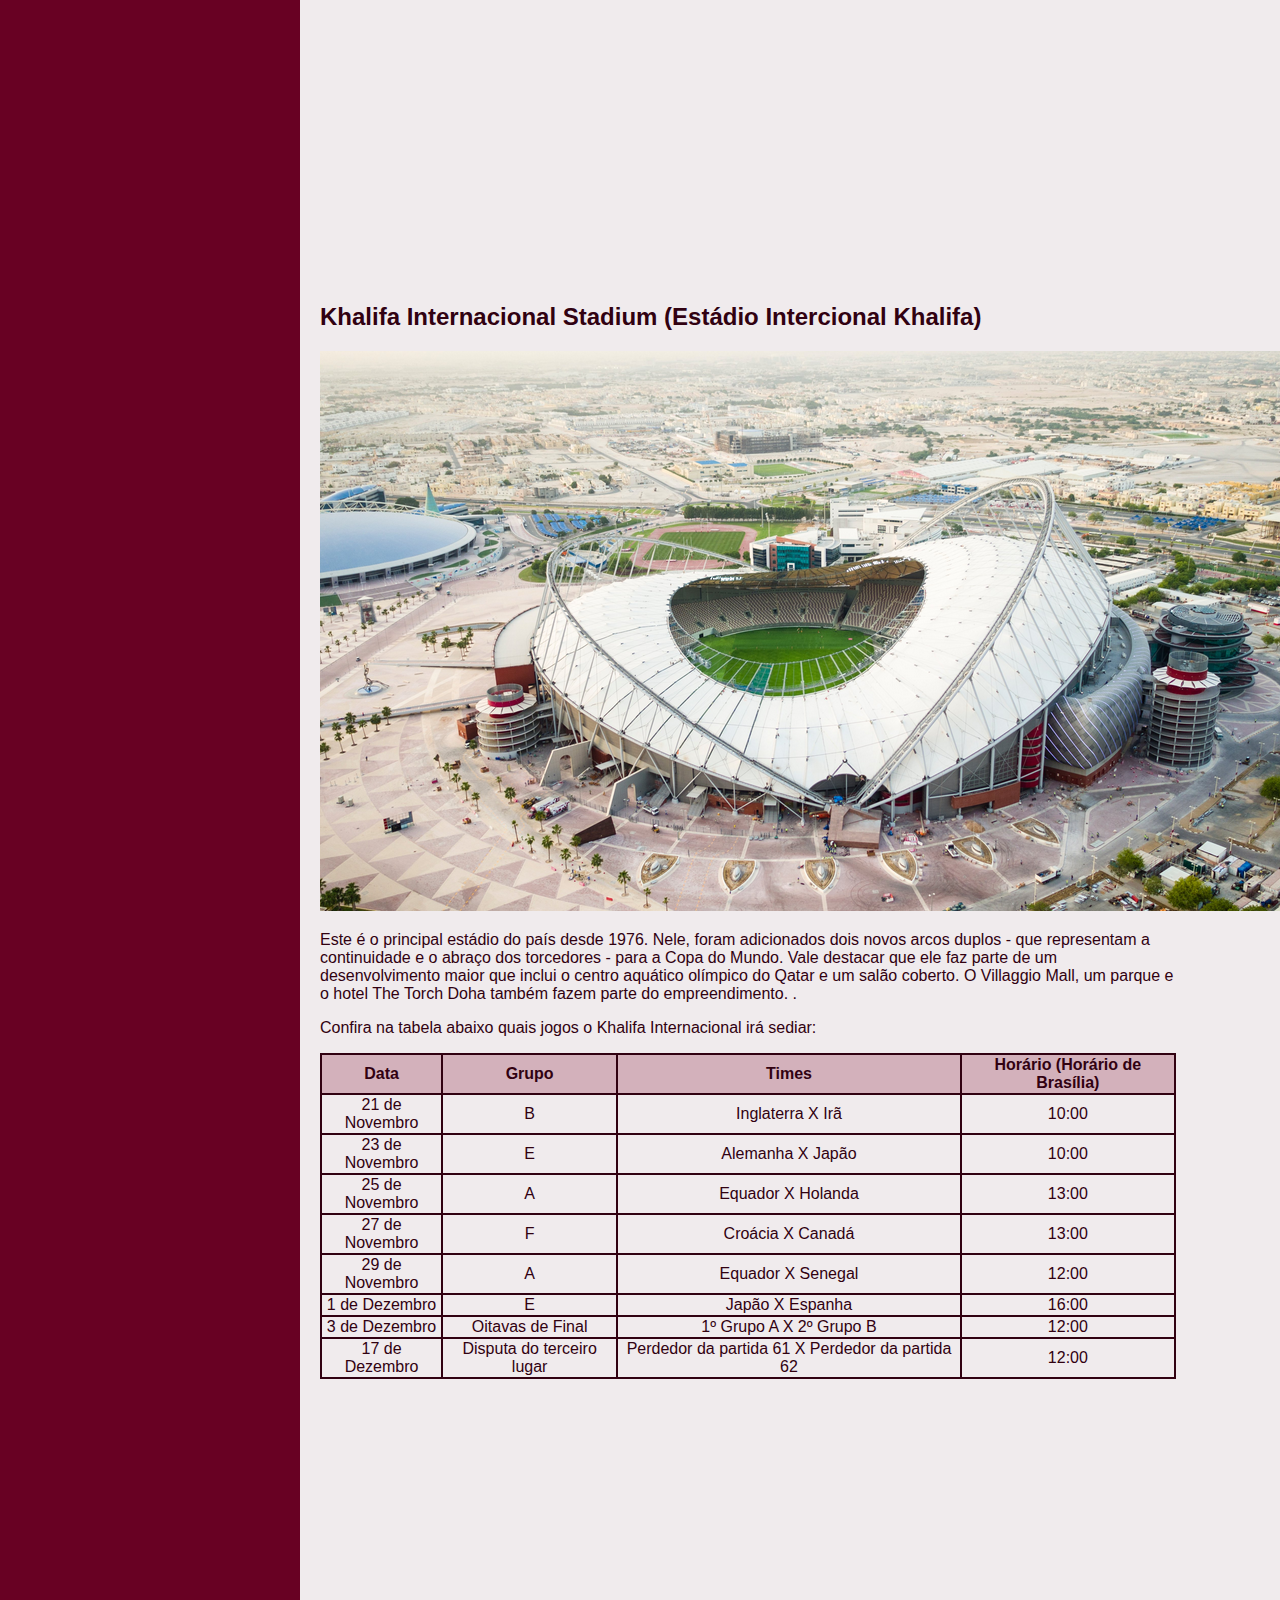
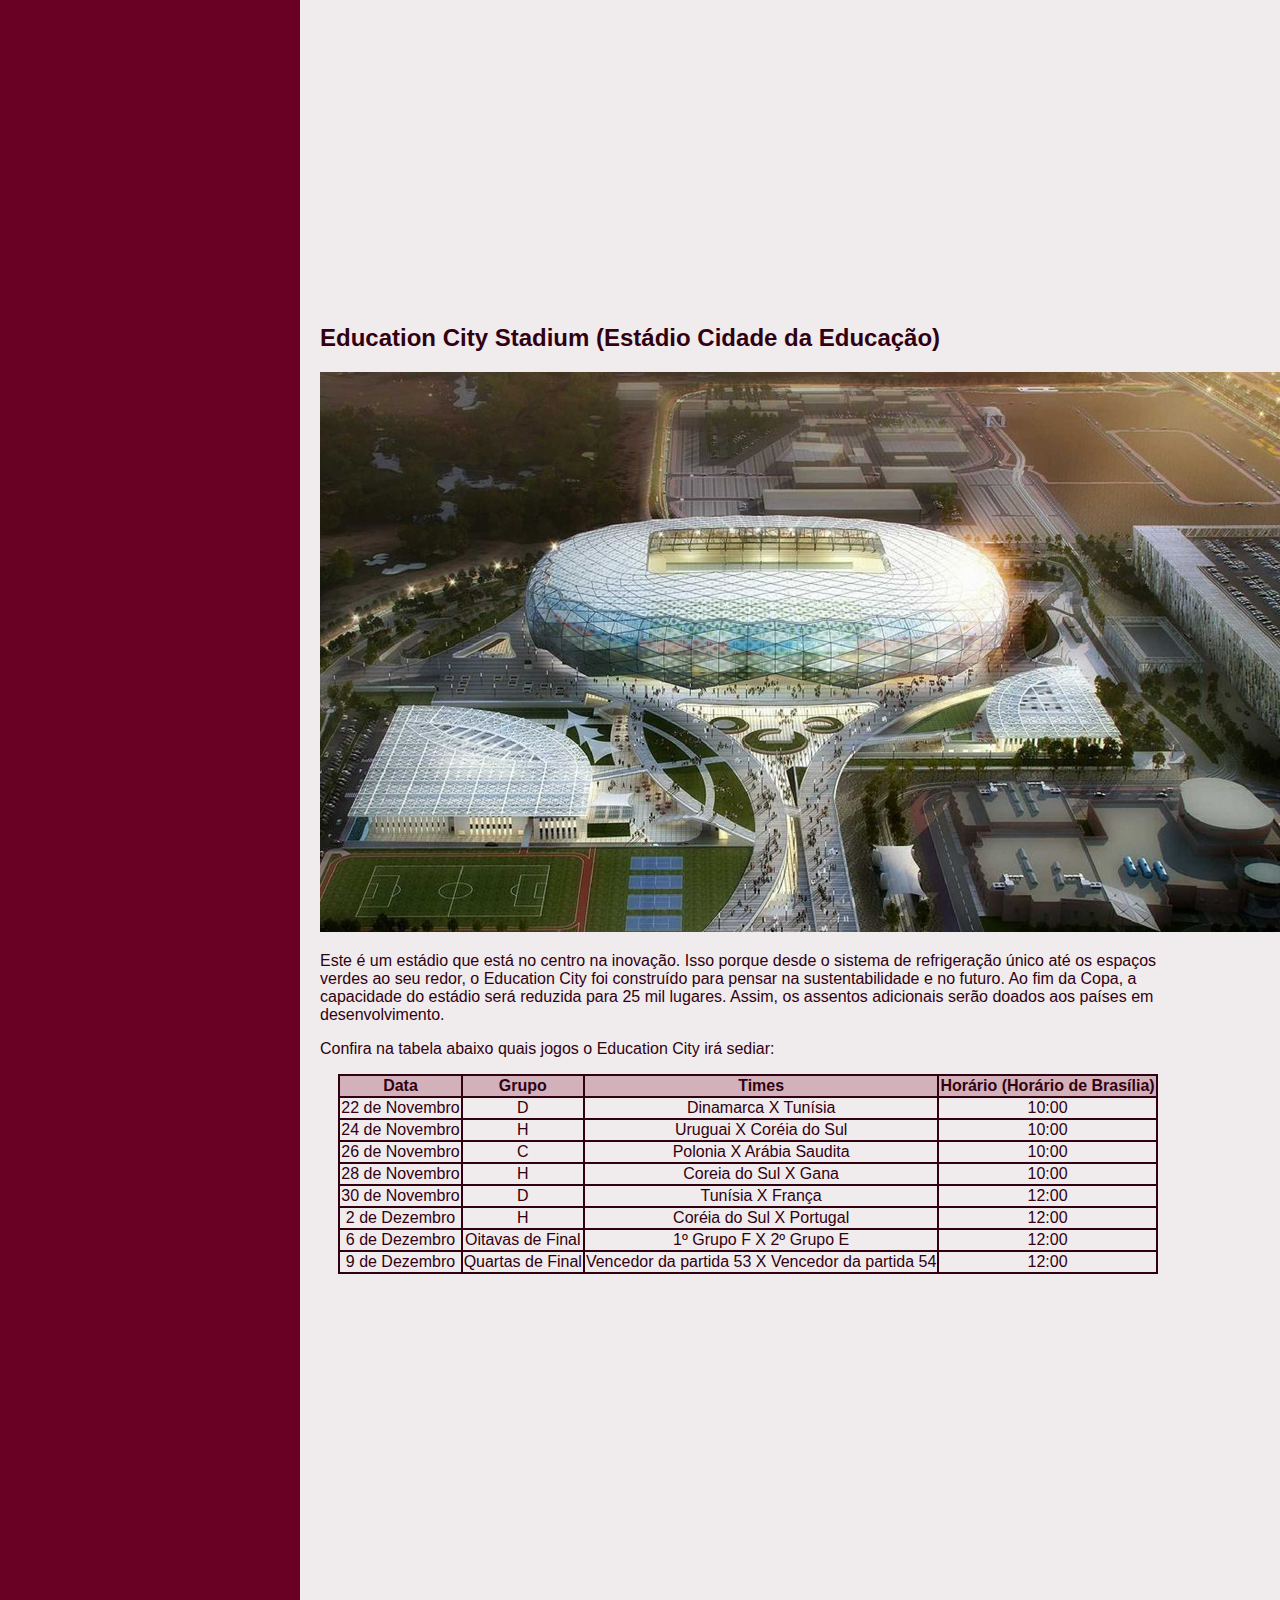
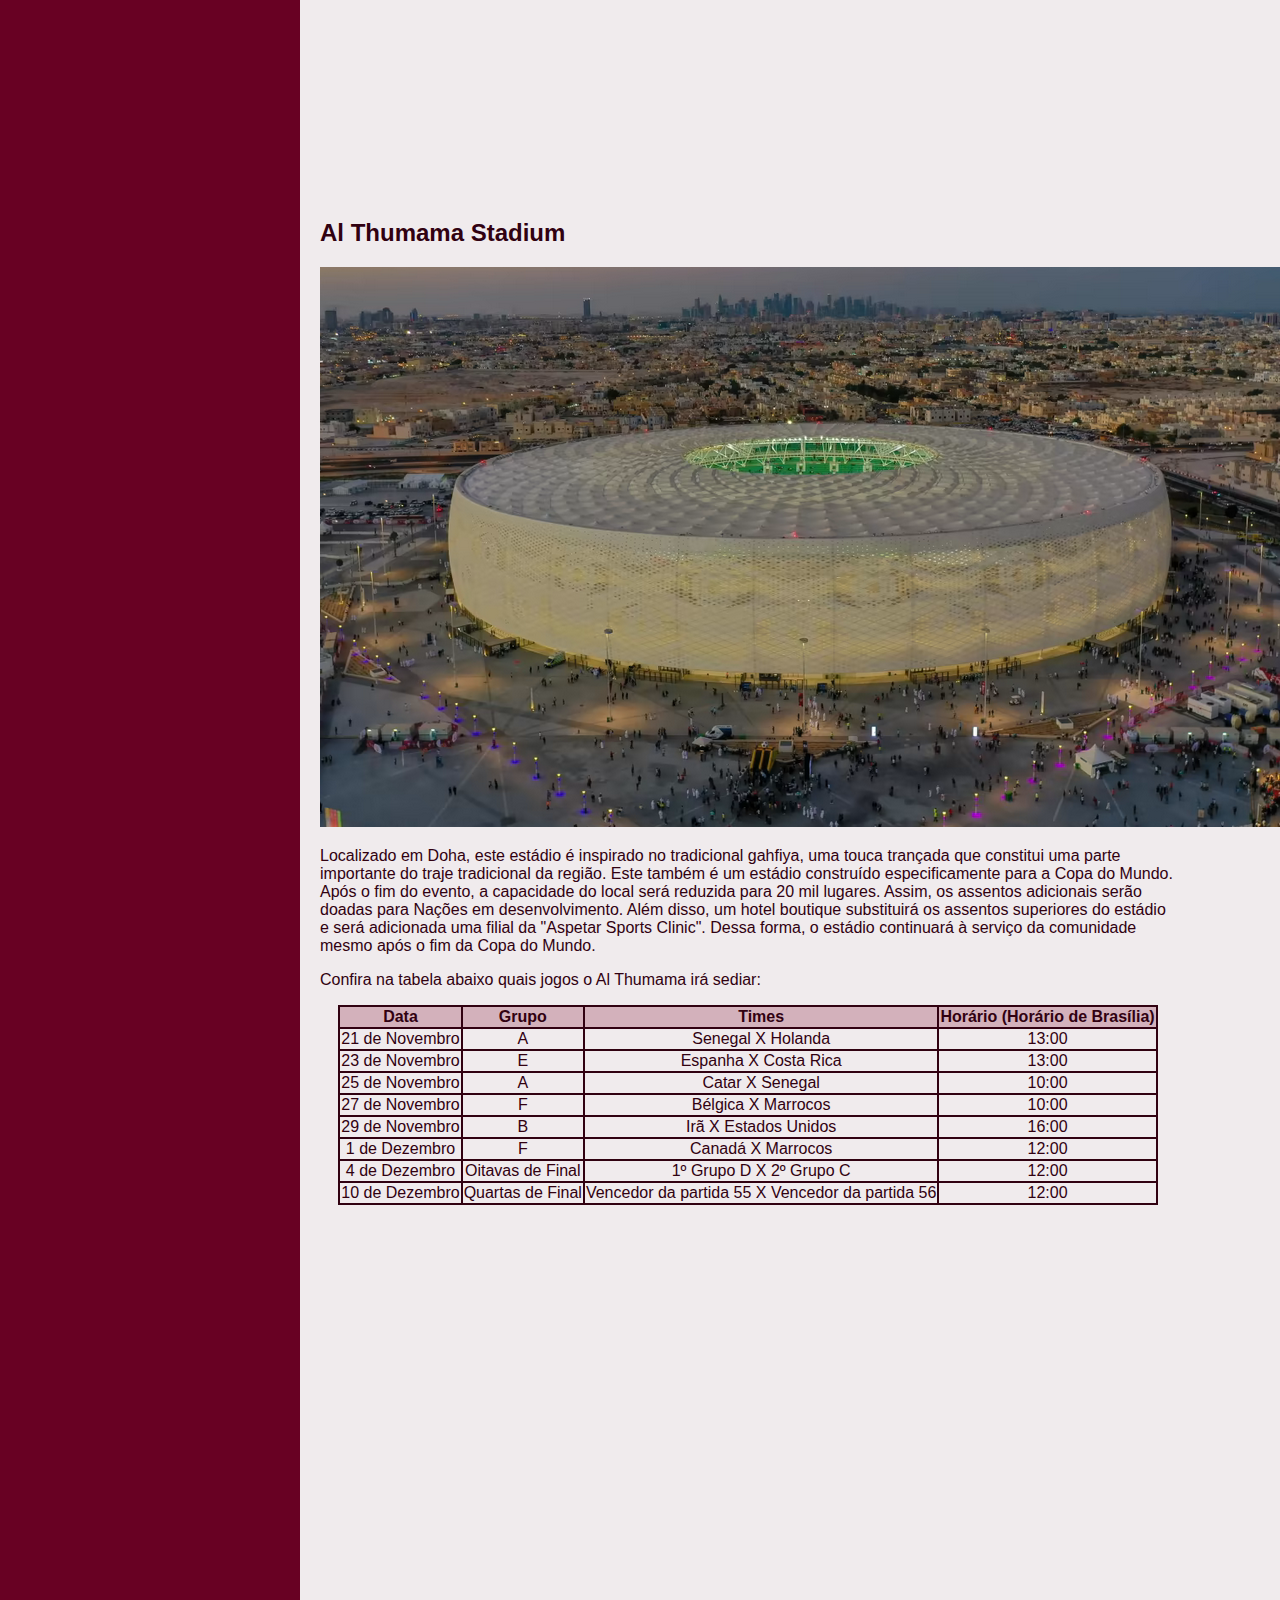
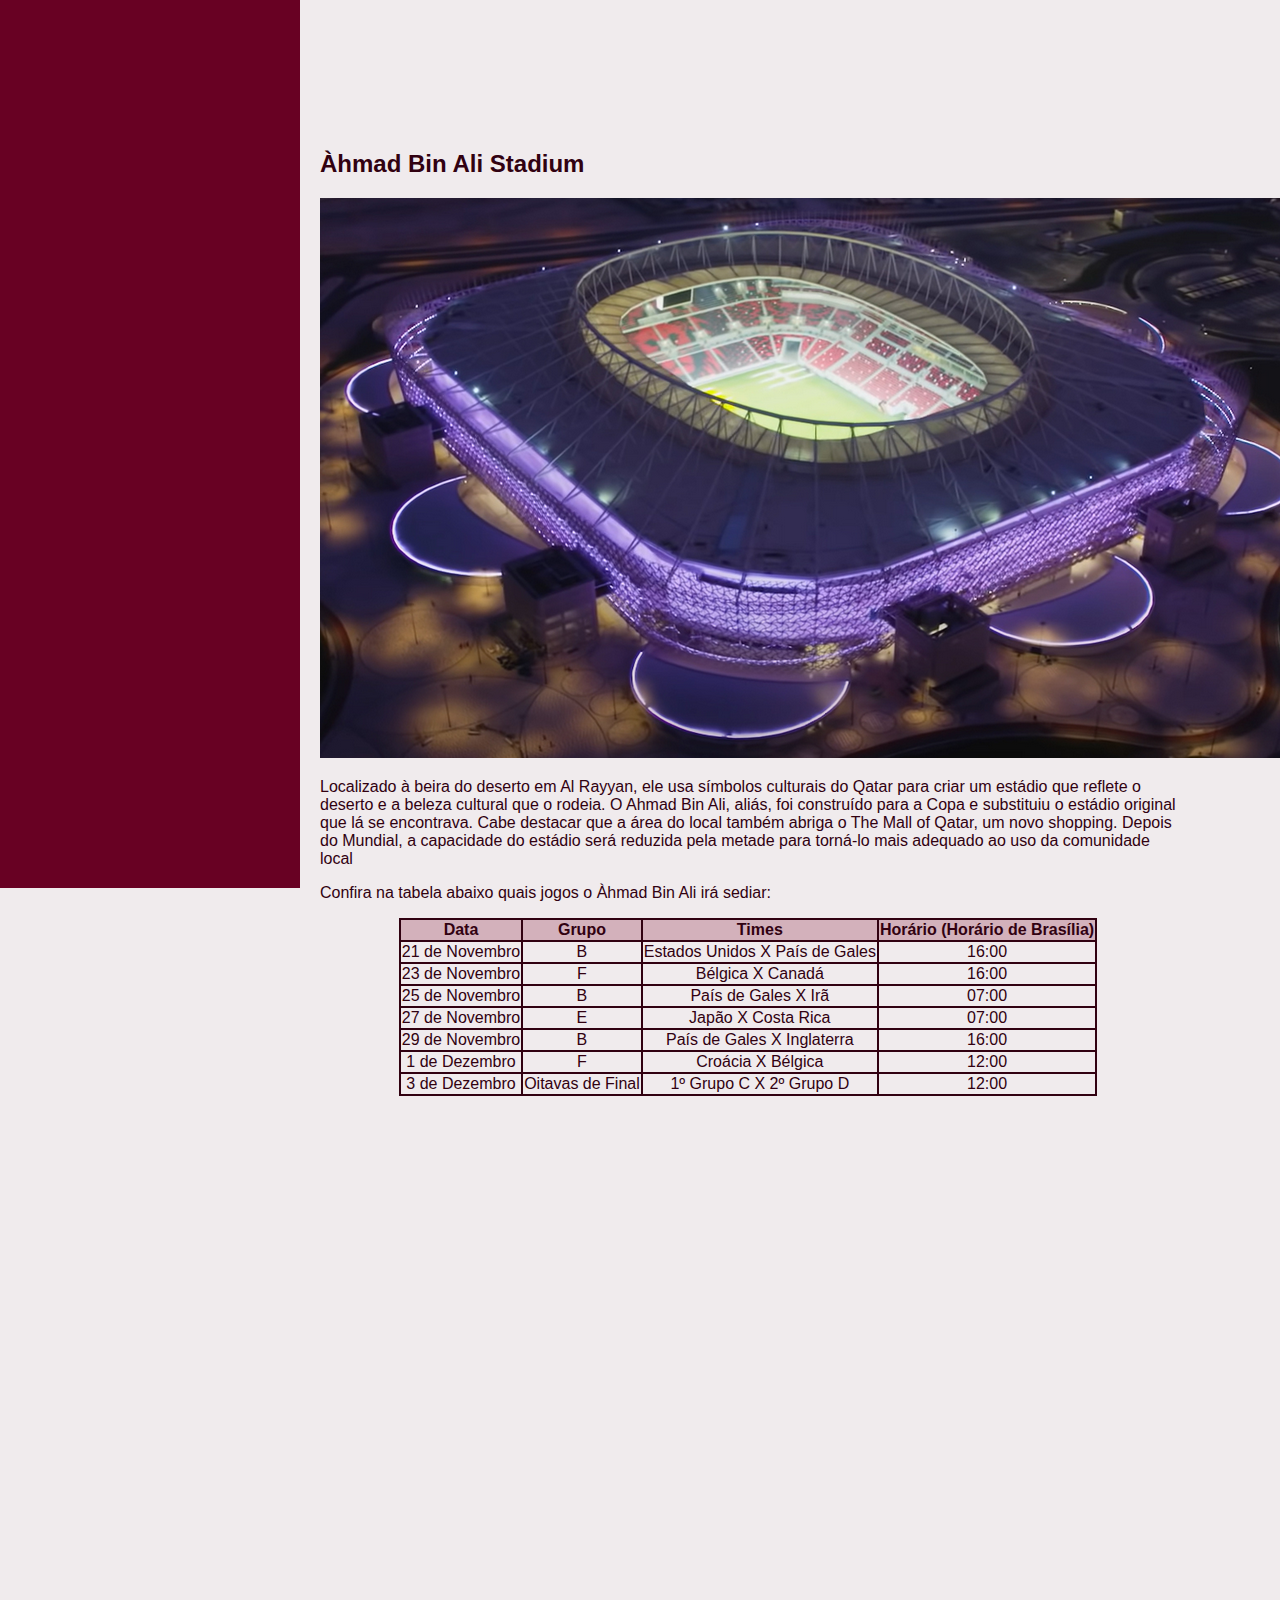
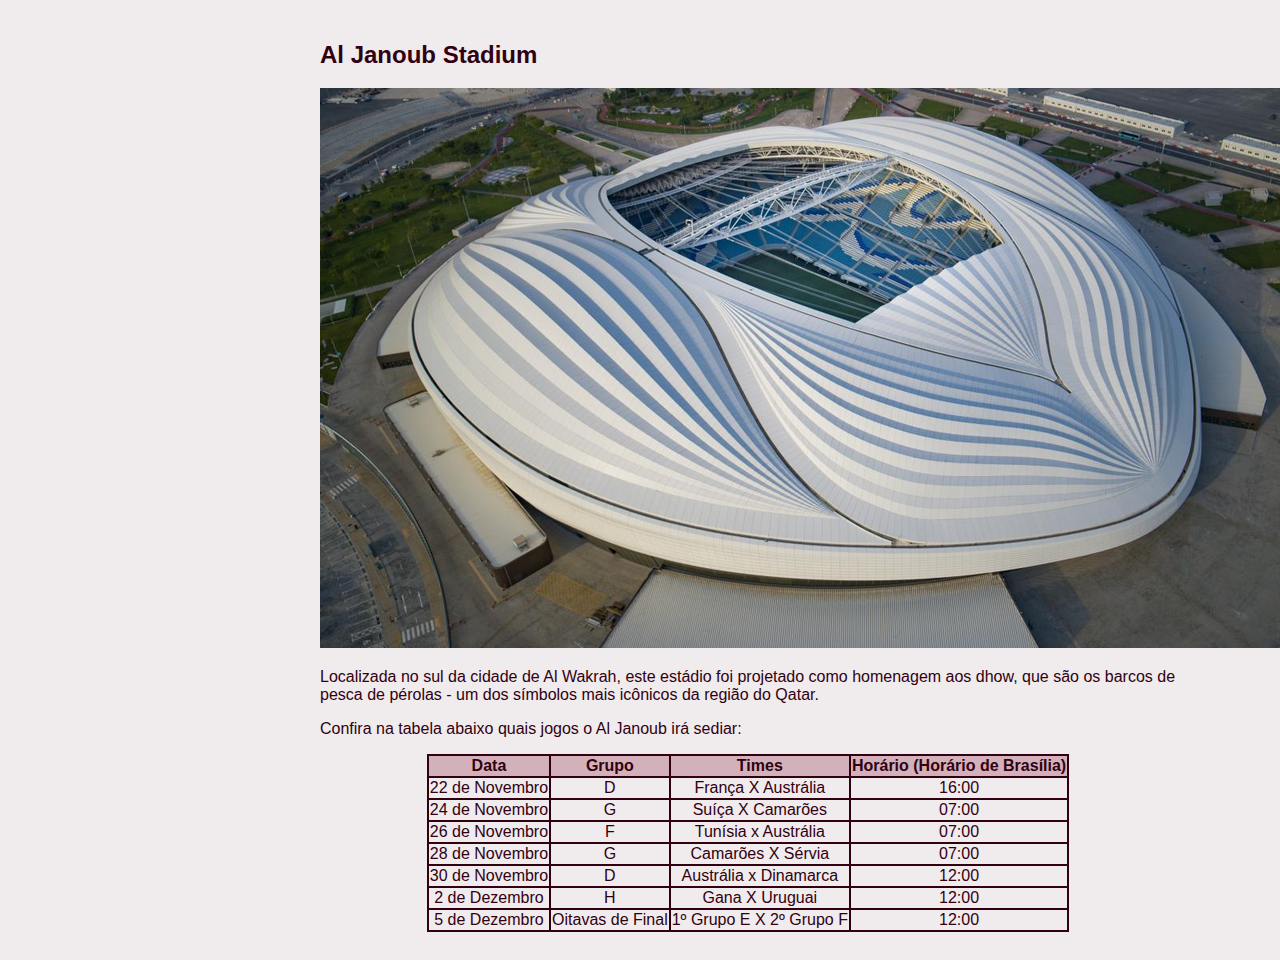
==== commit 8427b2e6: "adicionando as seleções" ====
--- a/estadios.html
+++ b/estadios.html
@@ -16,8 +16,18 @@
             <li><a href="selecoes.html" style="color:rgb(240, 235, 214)">Seleções participantes</a>
                   <ul class="one">
                       <li><a href="selecoes.html#brasil">Brasil</a></li>
-                      <li><a href="link pra ir direto no país">País</a></li>
-                      <li><a href="link pra ir direto no país">País</a></li>
+                      <li><a href="selecoes.html#senegal">Senegal</a></li>
+                      <li><a href="selecoes.html#holanda">Holanda</a></li>
+                      <li><a href="selecoes.html#inglaterra">Inglaterra</a></li>
+                      <li><a href="selecoes.html#argentina">Argentina</a></li>
+                      <li><a href="selecoes.html#franca">França</a></li>
+                      <li><a href="selecoes.html#dinamarca">Dinamarca</a></li>
+                      <li><a href="selecoes.html#espanha">Espanha</a></li>
+                      <li><a href="selecoes.html#alemanha">Alemanha</a></li>
+                      <li><a href="selecoes.html#croacia">Croácia</a></li>
+                      <li><a href="selecoes.html#portugal">Portugal</a></li>
+                      <li><a href="selecoes.html#uruguai">Uruguai</a></li>
+
                   </ul>
               </li>
             <li><a href="grupos.html" style="color:rgb(240, 235, 214)">Grupos da Competição</a></li>
--- a/css/copa.css
+++ b/css/copa.css
@@ -53,7 +53,7 @@
     position: absolute;
     line-height: 35px;
     width: 300px;
-    height: 100%;
+    height: 10000px;
     background: rgb(104, 1, 35);
     padding: 20px;
   }
@@ -62,7 +62,7 @@
   nav ul {
     list-style-type: none;
     padding: 0;
-    position: relative;
+    position: sticky;
     font-family: 'Lucida Sans', 'Lucida Sans Regular', 'Lucida Grande', 'Lucida Sans Unicode', Geneva, Verdana, sans-serif;
     color:rgb(240, 235, 237);
   }
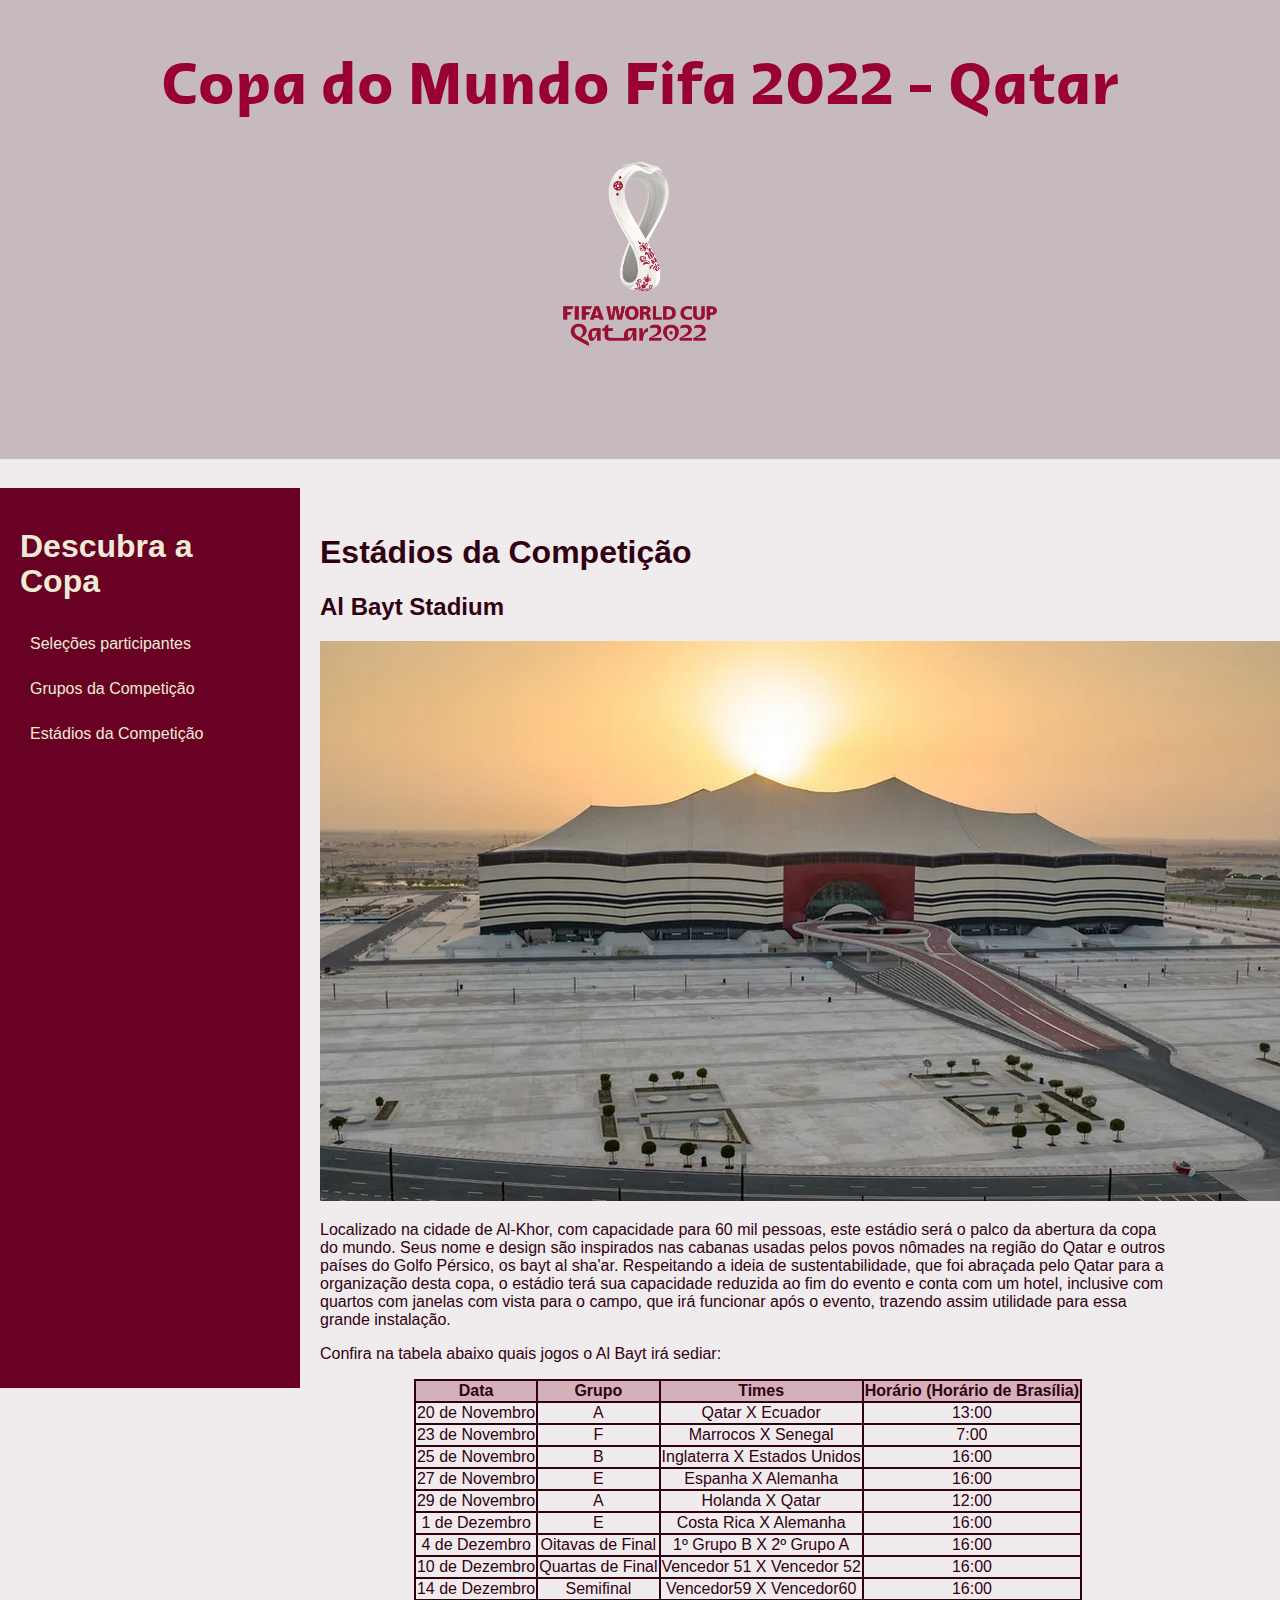
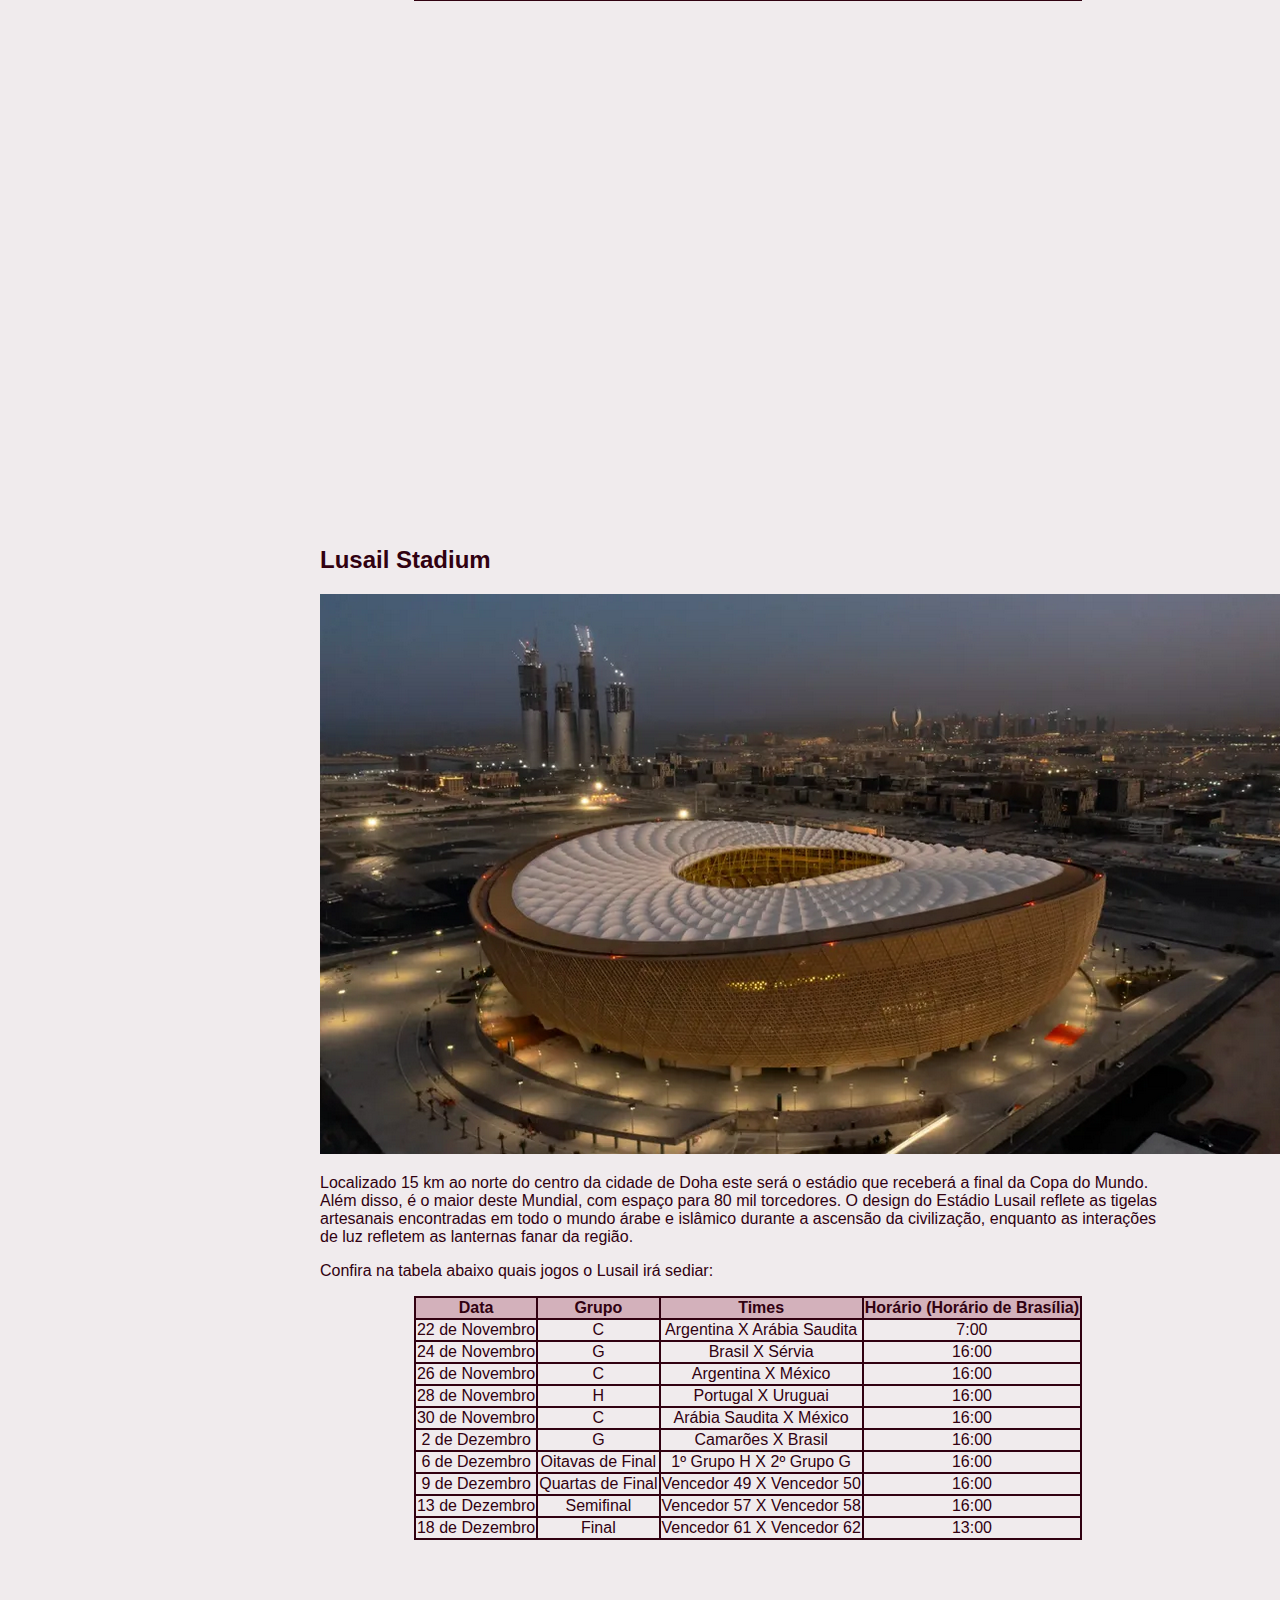
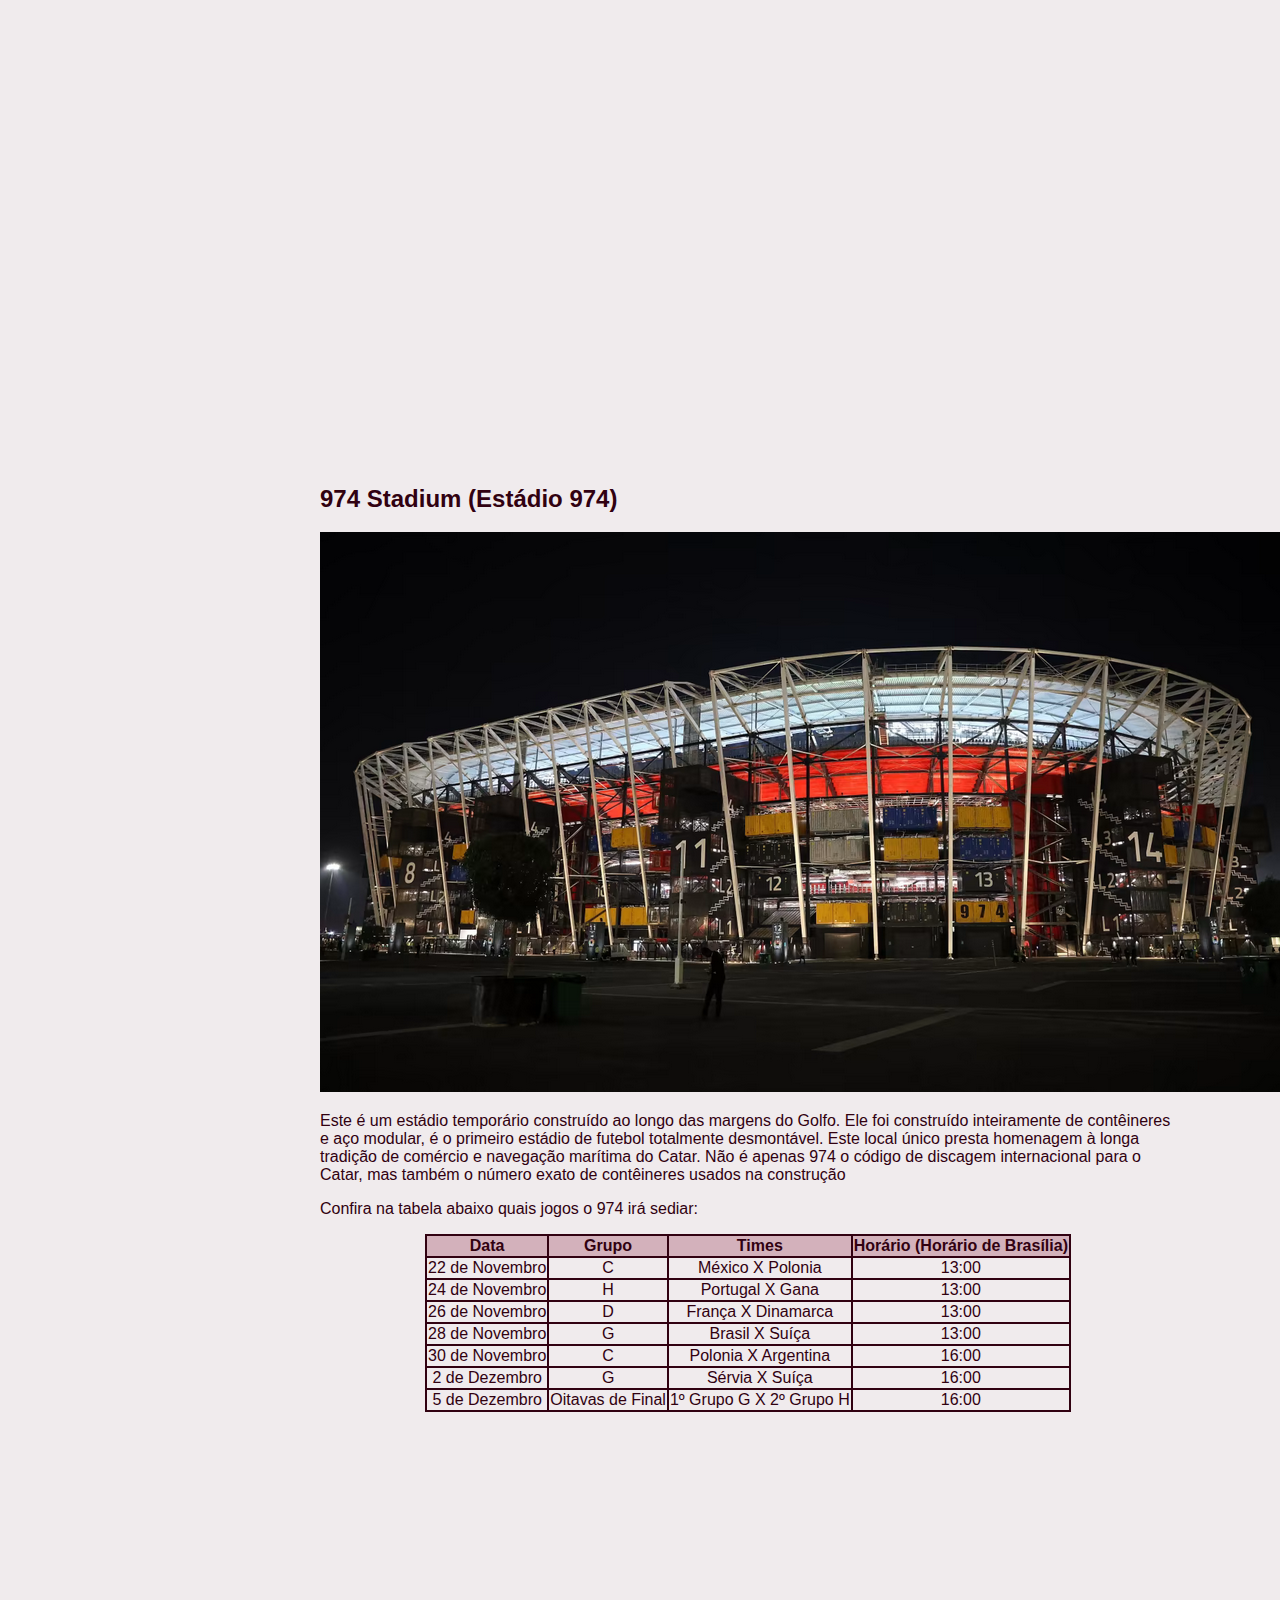
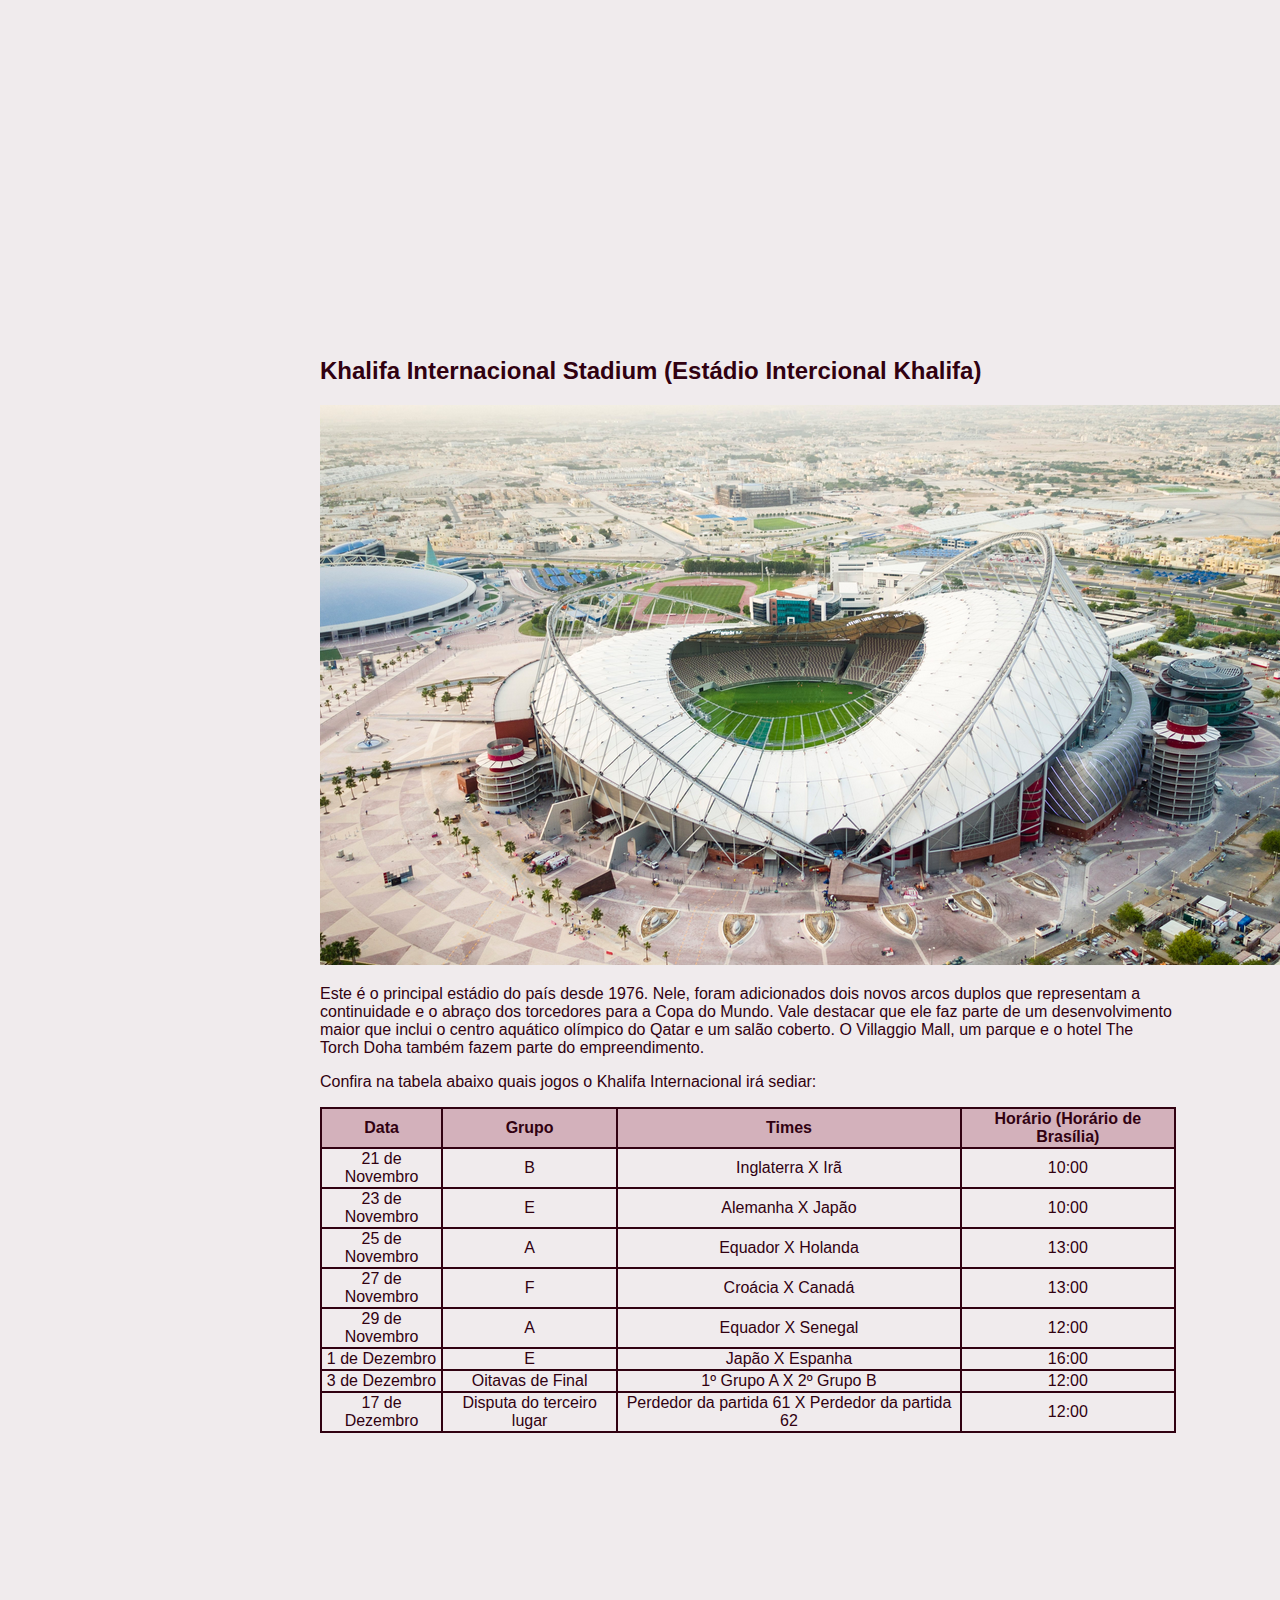
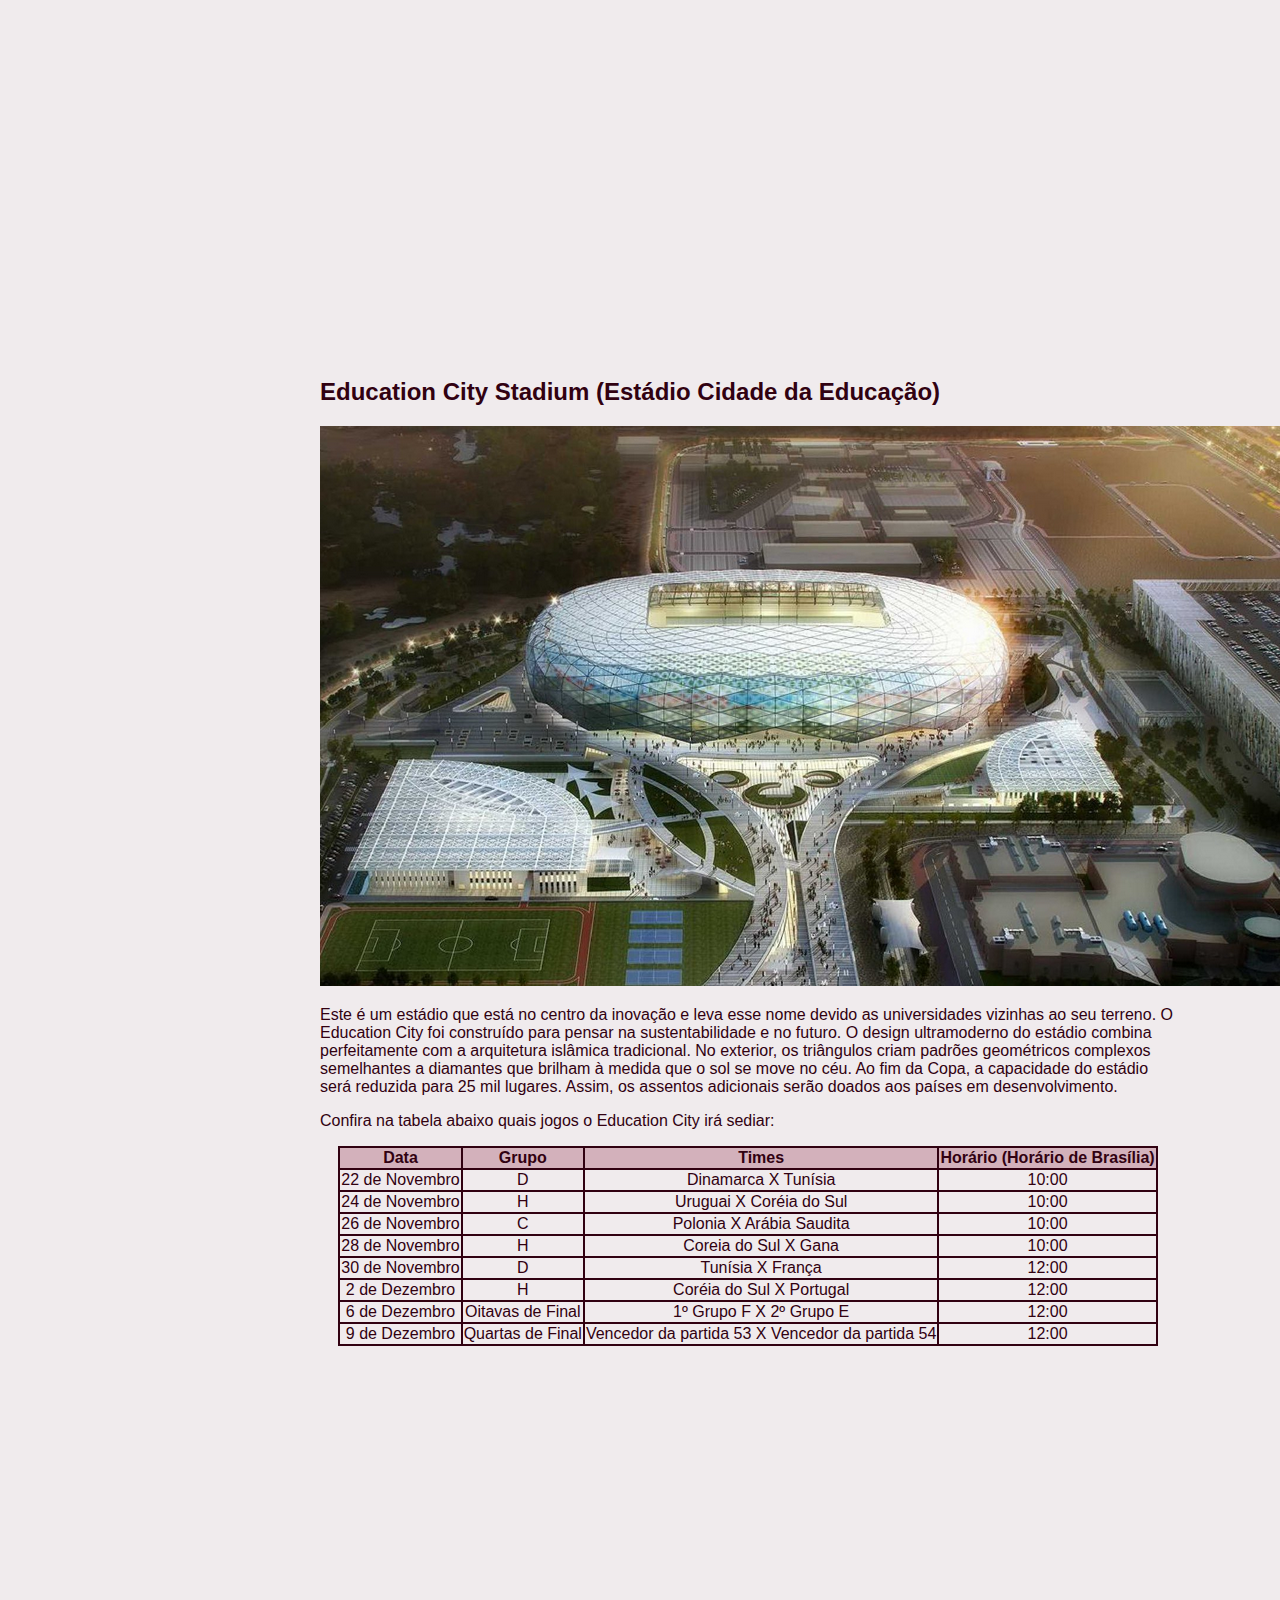
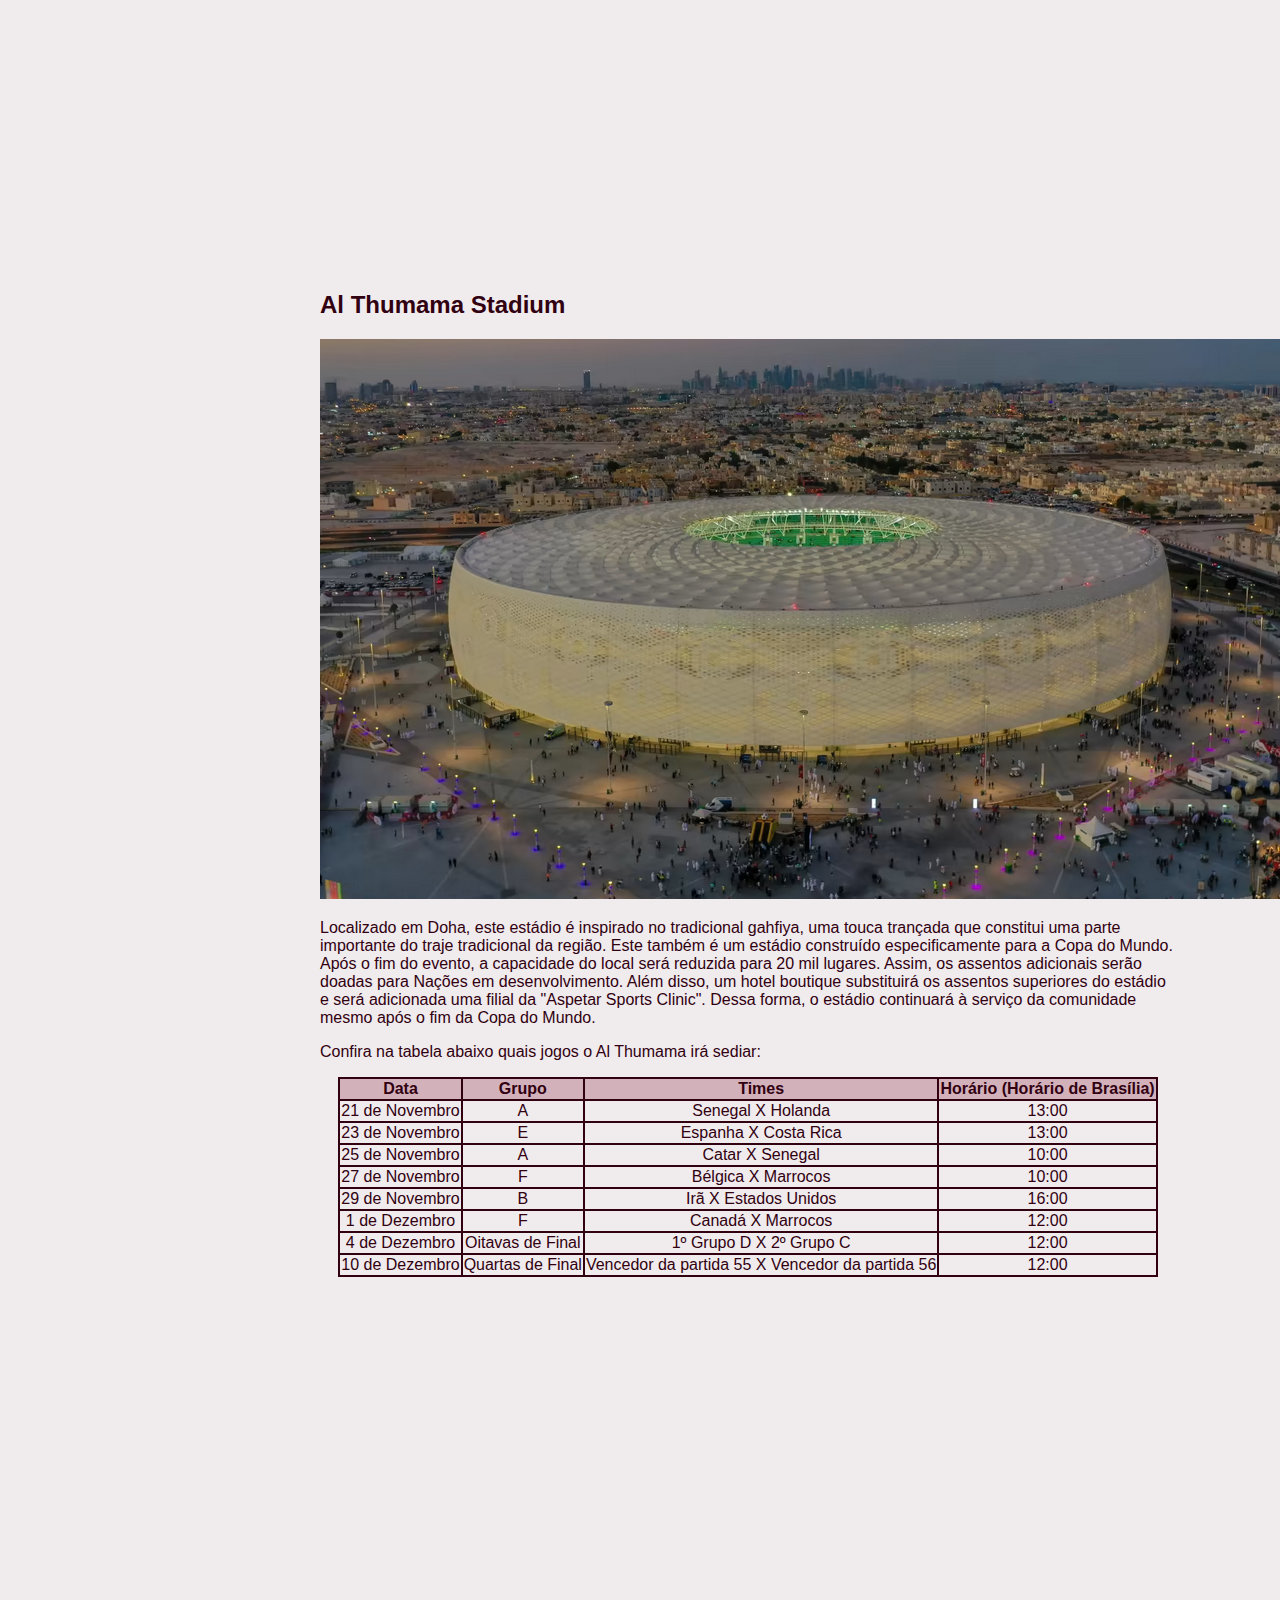
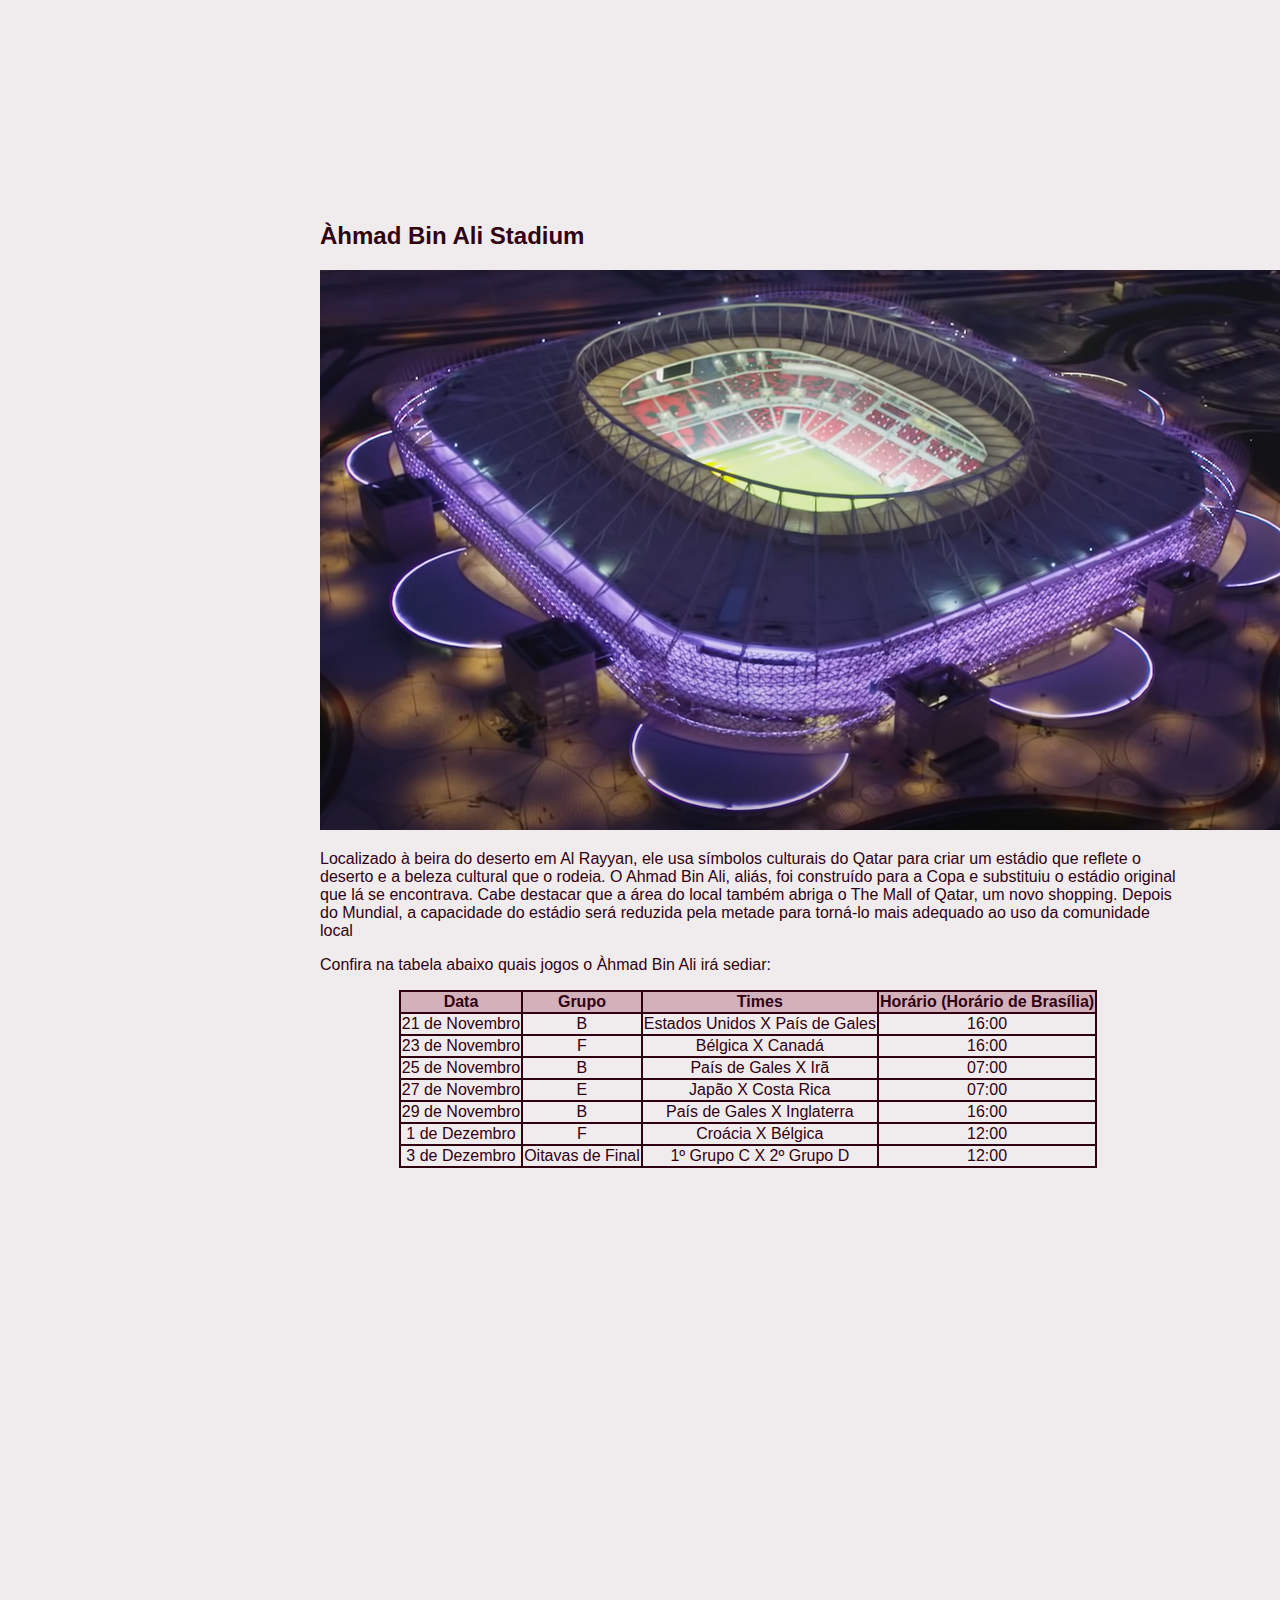
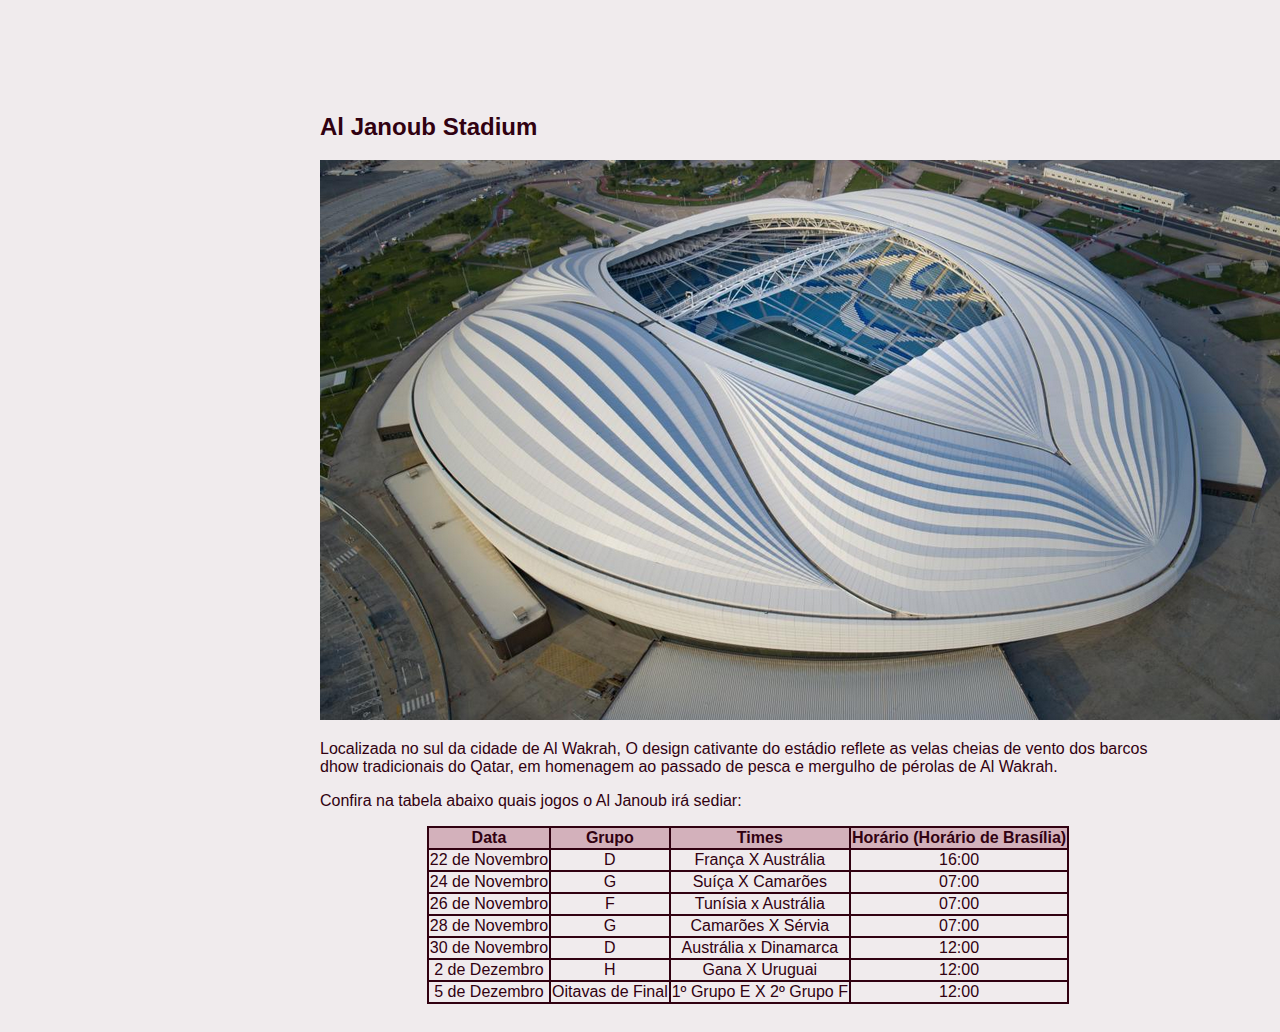
==== commit 91ee73a5: "Add files via upload" ====
--- a/estadios.html
+++ b/estadios.html
@@ -65,7 +65,7 @@
     <h2 id="bayt">Al Bayt Stadium</h2>
     <img src="img/al-bayt.png" alt="Estádio Al Bayt">
     <p>Localizado na cidade de Al-Khor, com capacidade para 60 mil pessoas, este estádio será o palco da abertura da copa do mundo. 
-      Seus nome e design são inspirados nas cabanas usadas pelos povos nômades na região do Qatar e outros países do Golfo Pérsico. as bayt al sha'ar.
+      Seus nome e design são inspirados nas cabanas usadas pelos povos nômades na região do Qatar e outros países do Golfo Pérsico, os bayt al sha'ar.
       Respeitando a ideia de sustentabilidade, que foi abraçada pelo Qatar para a organização desta copa, o estádio terá sua capacidade reduzida ao fim do 
       evento e conta com um hotel, inclusive com quartos com janelas com vista para o campo, que irá funcionar após o evento, trazendo assim utilidade 
       para essa grande instalação.
@@ -140,8 +140,9 @@
     
     <div id="info"><h2 id="lusail">Lusail Stadium</h2>
     <img src="img/lusail.png" alt="Estádio Lusail">
-    <p>Localizado 15 km ao norte do centro da cidade de Doha este será o estádio que receberá a final da Copa do Mundo. Além disso, é o maior deste Mundial, com espaço para 80 mil torcedores.
-O Estádio Lusail foi projetado como uma rica representação do mundo árabe, exibindo motivos de embarcações, tigelas e peças de arte da região.
+    <p>Localizado 15 km ao norte do centro da cidade de Doha este será o estádio que receberá a final da Copa do Mundo. 
+        Além disso, é o maior deste Mundial, com espaço para 80 mil torcedores.
+    O design do Estádio Lusail reflete as tigelas artesanais encontradas em todo o mundo árabe e islâmico durante a ascensão da civilização, enquanto as interações de luz refletem as lanternas fanar da região.
       
     </p>
     <p>Confira na tabela abaixo quais jogos o Lusail irá sediar:</p>
@@ -220,7 +221,10 @@
 
     <div id="info"><h2 id="est974">974 Stadium (Estádio 974)</h2>
     <img src="img/974est.png" alt="Estádio 974">
-    <p>Este é um estádio temporário construído ao longo das margens do Golfo. Ele foi construído a partir de contêineres e usa menos material de construção do que os estádios tradicionais.
+    <p>Este é um estádio temporário construído ao longo das margens do Golfo. 
+        Ele foi construído inteiramente de contêineres e aço modular, é o primeiro estádio de futebol totalmente desmontável.
+        Este local único presta homenagem à longa tradição de comércio e navegação marítima do Catar. 
+        Não é apenas 974 o código de discagem internacional para o Catar, mas também o número exato de contêineres usados ​​na construção
     </p>
     <p>Confira na tabela abaixo quais jogos o 974 irá sediar:</p>
     <div id="tabela1" align="center">
@@ -278,10 +282,9 @@
 
     <div id="info"><h2 id="khalifa">Khalifa Internacional Stadium (Estádio Intercional Khalifa)</h2>
     <img src="img/khalifa.png" alt="Estádio Khalifa Internacional">
-    <p>Este é o principal estádio do país desde 1976. Nele, foram adicionados dois novos arcos duplos - que representam a continuidade e o abraço dos torcedores - para a Copa do Mundo.
+    <p>Este é o principal estádio do país desde 1976. Nele, foram adicionados dois novos arcos duplos que representam a continuidade e o abraço dos torcedores para a Copa do Mundo.
 
       Vale destacar que ele faz parte de um desenvolvimento maior que inclui o centro aquático olímpico do Qatar e um salão coberto. O Villaggio Mall, um parque e o hotel The Torch Doha também fazem parte do empreendimento.
-      .
     </p>
     <p>Confira na tabela abaixo quais jogos o Khalifa Internacional irá sediar:</p>
     <div id="tabela1" align="center">
@@ -345,7 +348,9 @@
 
     <div id="info"><h2 id="educacao">Education City Stadium (Estádio Cidade da Educação)</h2>
     <img src="img/educational.png" alt="Estádio Education City">
-    <p>Este é um estádio que está no centro na inovação. Isso porque desde o sistema de refrigeração único até os espaços verdes ao seu redor, o Education City foi construído para pensar na sustentabilidade e no futuro. 
+    <p>Este é um estádio que está no centro da inovação e leva esse nome devido as universidades vizinhas ao seu terreno. 
+        O Education City foi construído para pensar na sustentabilidade e no futuro. 
+        O design ultramoderno do estádio combina perfeitamente com a arquitetura islâmica tradicional. No exterior, os triângulos criam padrões geométricos complexos semelhantes a diamantes que brilham à medida que o sol se move no céu.
 
       Ao fim da Copa, a capacidade do estádio será reduzida para 25 mil lugares. Assim, os assentos adicionais serão doados aos países em desenvolvimento. 
     </p>
@@ -413,7 +418,8 @@
     <img src="img/al-thumama.png" alt="Estádio Al Thumama">
     <p>Localizado em Doha, este estádio é inspirado no tradicional gahfiya, uma touca trançada que constitui uma parte importante do traje tradicional da região.
 
-      Este também é um estádio construído especificamente para a Copa do Mundo. Após o fim do evento, a capacidade do local será reduzida para 20 mil lugares. Assim, os assentos adicionais serão doadas para Nações em desenvolvimento. 
+      Este também é um estádio construído especificamente para a Copa do Mundo. 
+      Após o fim do evento, a capacidade do local será reduzida para 20 mil lugares. Assim, os assentos adicionais serão doadas para Nações em desenvolvimento. 
       
       Além disso, um hotel boutique substituirá os assentos superiores do estádio e será adicionada uma filial da "Aspetar Sports Clinic". Dessa forma, o estádio continuará à serviço da comunidade mesmo após o fim da Copa do Mundo.
     </p>
@@ -538,7 +544,7 @@
 
     <div id="info"><h2 id="janoub">Al Janoub Stadium</h2>
     <img src="img/al-janoub.png" alt="Estádio Al Janoub">
-    <p> Localizada no sul da cidade de Al Wakrah, este estádio foi projetado como homenagem aos dhow, que são os barcos de pesca de pérolas - um dos símbolos mais icônicos da região do Qatar. </p>
+    <p> Localizada no sul da cidade de Al Wakrah, O design cativante do estádio reflete as velas cheias de vento dos barcos dhow tradicionais do Qatar, em homenagem ao passado de pesca e mergulho de pérolas de Al Wakrah. </p>
     <p>Confira na tabela abaixo quais jogos o Al Janoub irá sediar:</p>
     <div id="tabela1" align="center">
 
--- a/css/copa.css
+++ b/css/copa.css
@@ -53,7 +53,7 @@
     position: absolute;
     line-height: 35px;
     width: 300px;
-    height: 10000px;
+    height: 100%;
     background: rgb(104, 1, 35);
     padding: 20px;
   }
@@ -119,4 +119,4 @@
       display:none;
       }
   
-      .menu li:hover ul, .menu li.over ul{display:block;}+      .menu li:hover ul, .menu li.over ul{display:block;}
